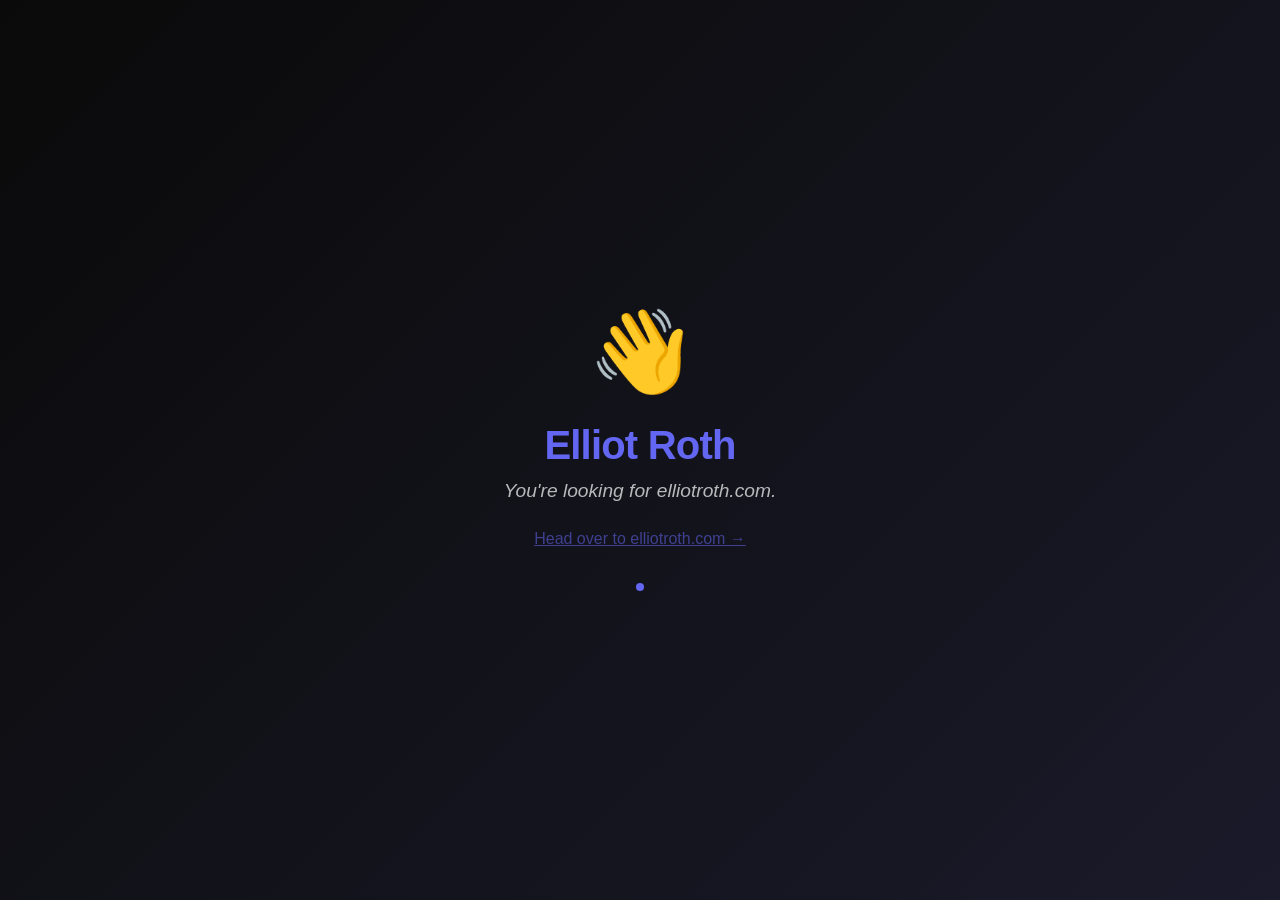
==== index.html @ 529b706e "init: placeholder page" ====
<!DOCTYPE html>
<html lang="en">
<head>
  <meta charset="UTF-8">
  <meta name="viewport" content="width=device-width, initial-scale=1.0">
  <title>Elliot Roth</title>
  <style>
    * { margin: 0; padding: 0; box-sizing: border-box; }
    body {
      background: linear-gradient(135deg, #0a0a0a 0%, #1a1a2a 100%);
      min-height: 100vh;
      display: flex;
      align-items: center;
      justify-content: center;
      font-family: -apple-system, BlinkMacSystemFont, 'Segoe UI', sans-serif;
      color: #fff;
      overflow: hidden;
    }
    .container {
      text-align: center;
      padding: 2rem;
      max-width: 600px;
    }
    .emoji {
      font-size: 5rem;
      display: block;
      margin-bottom: 1.5rem;
      animation: float 3s ease-in-out infinite;
    }
    @keyframes float {
      0%, 100% { transform: translateY(0); }
      50% { transform: translateY(-12px); }
    }
    h1 {
      font-size: 2.5rem;
      font-weight: 800;
      letter-spacing: -0.02em;
      color: #6366f1;
      margin-bottom: 0.75rem;
    }
    .tagline {
      font-size: 1.2rem;
      opacity: 0.7;
      margin-bottom: 1.5rem;
      font-style: italic;
    }
    .body {
      font-size: 1rem;
      opacity: 0.55;
      line-height: 1.6;
    }
    .dot {
      width: 8px; height: 8px;
      background: #6366f1;
      border-radius: 50%;
      display: inline-block;
      margin: 2rem auto 0;
      animation: pulse 2s ease-in-out infinite;
    }
    @keyframes pulse {
      0%, 100% { opacity: 1; transform: scale(1); }
      50% { opacity: 0.3; transform: scale(0.6); }
    }
  </style>
</head>
<body>
  <div class="container">
    <span class="emoji">👋</span>
    <h1>Elliot Roth</h1>
    <p class="tagline">You're looking for elliotroth.com.</p>
    <p class="body"><a href="https://elliotroth.com" style="color:#6366f1">Head over to elliotroth.com →</a></p>
    <div class="dot"></div>
  </div>
</body>
</html>
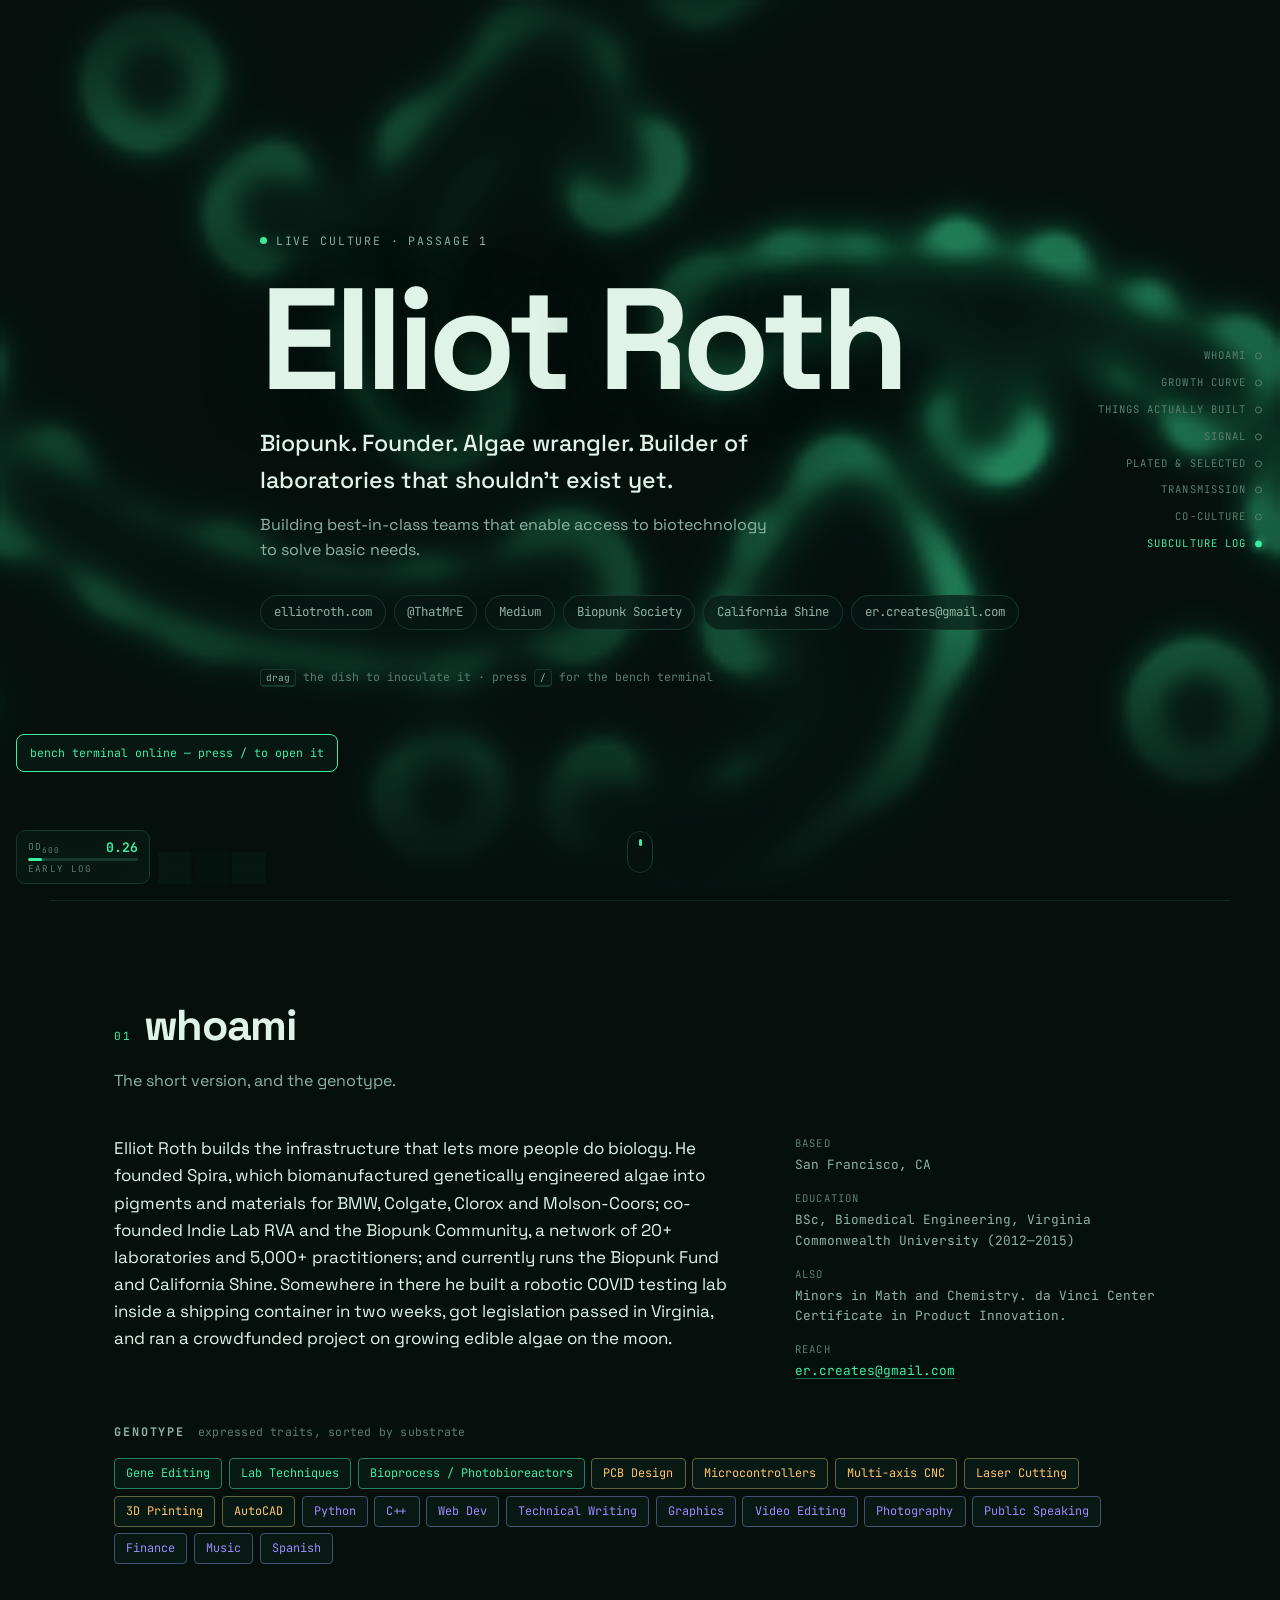
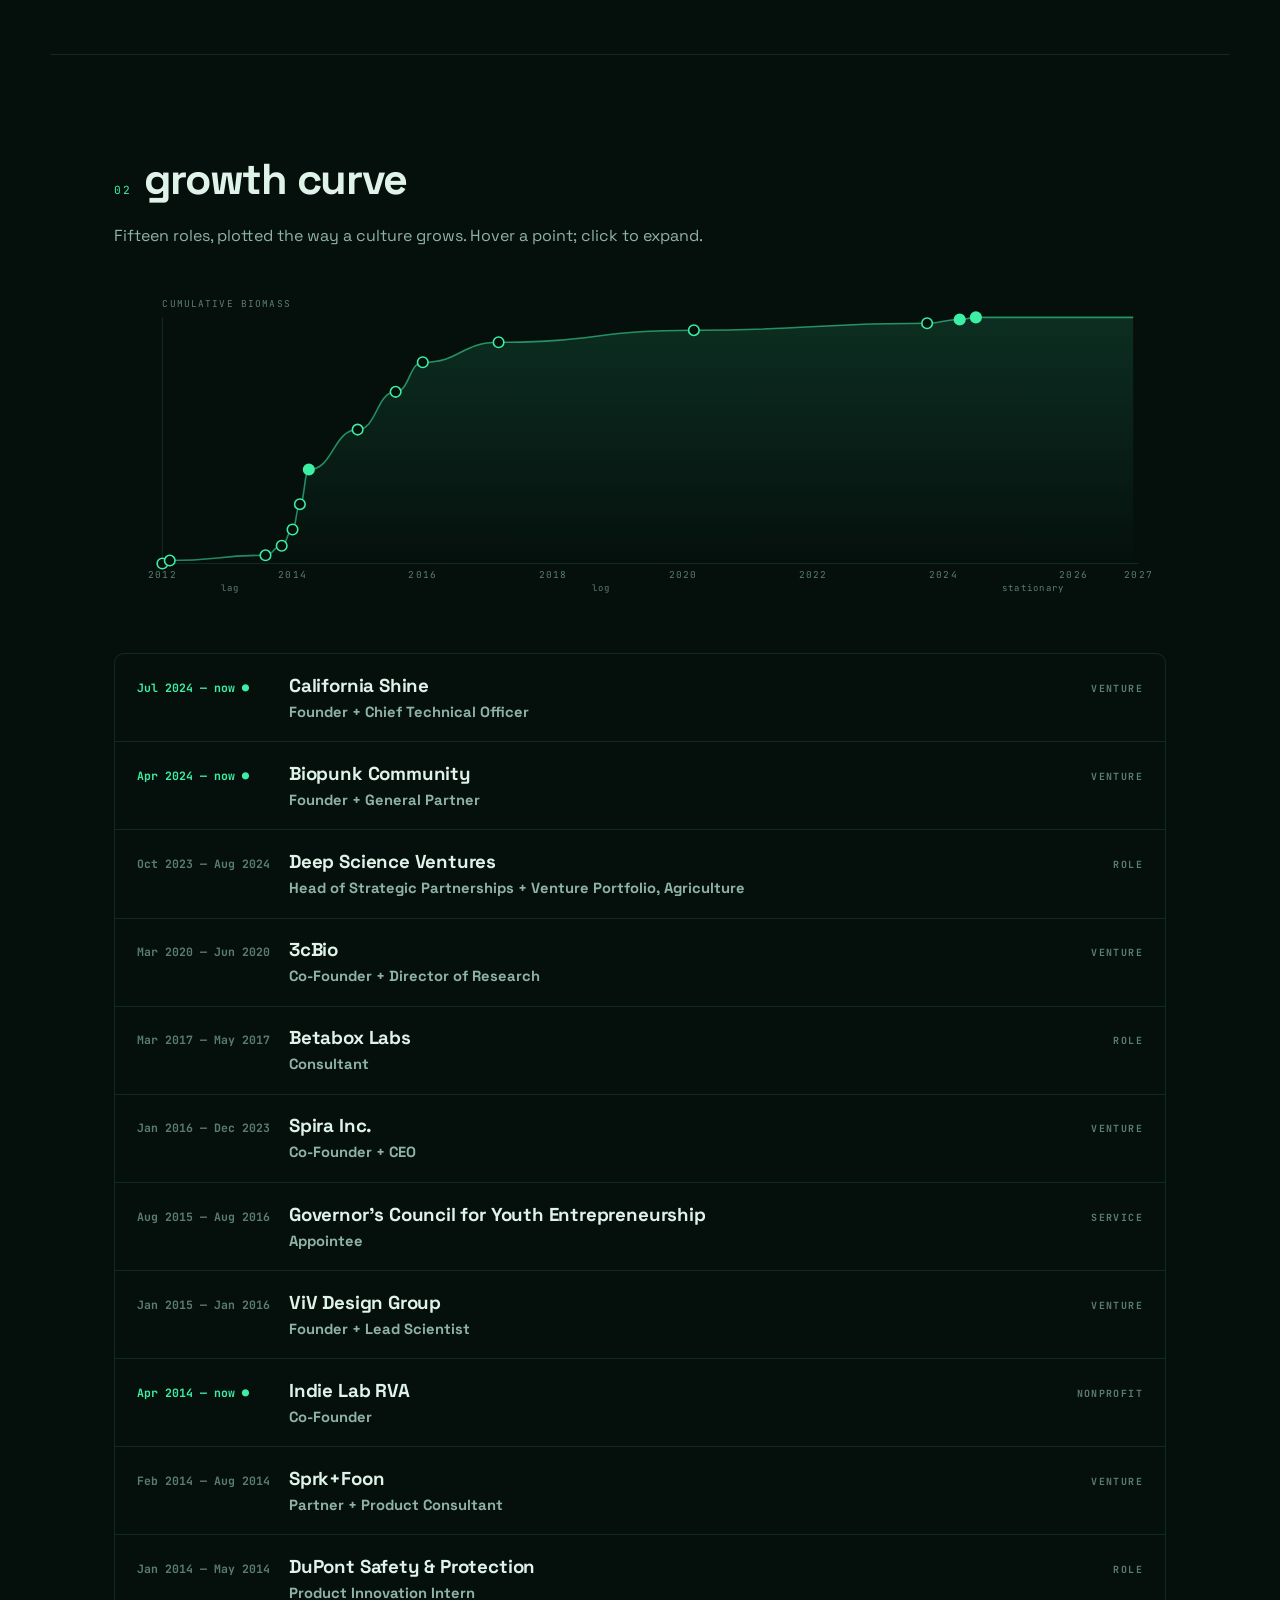
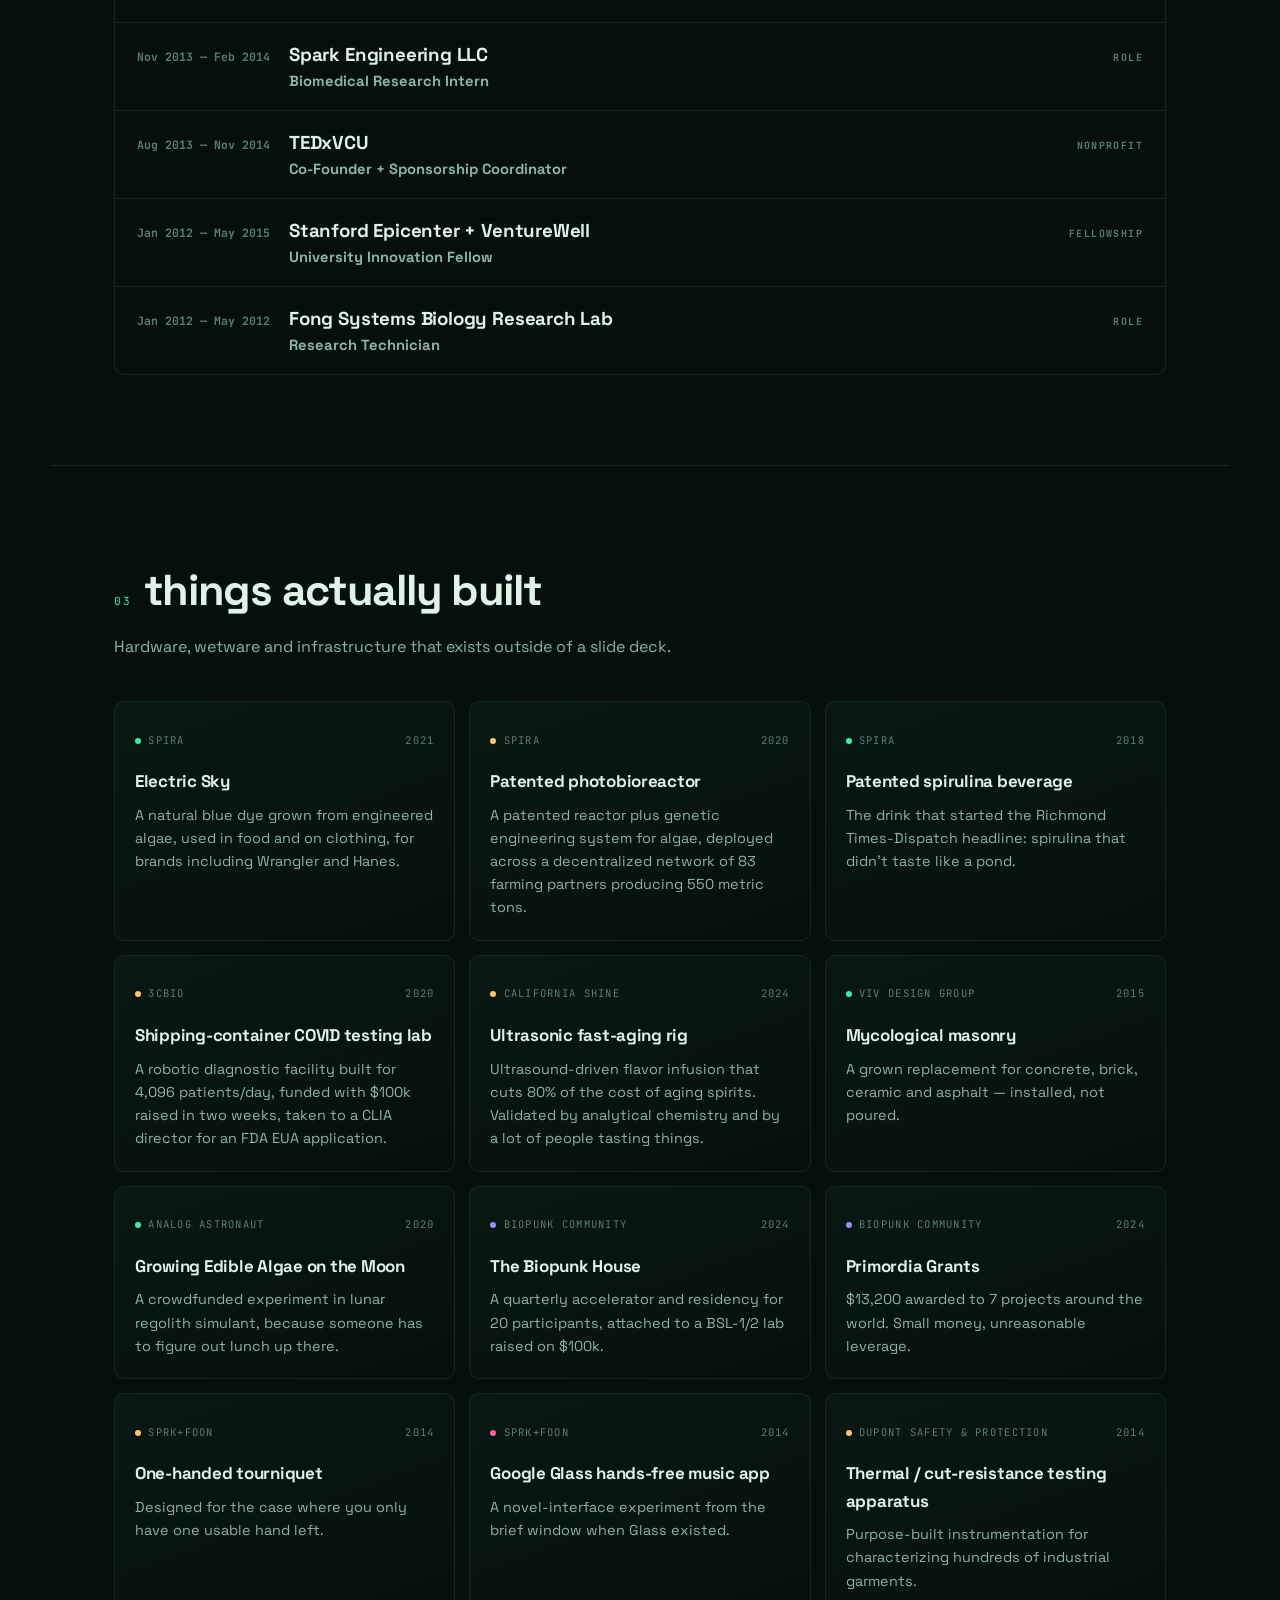
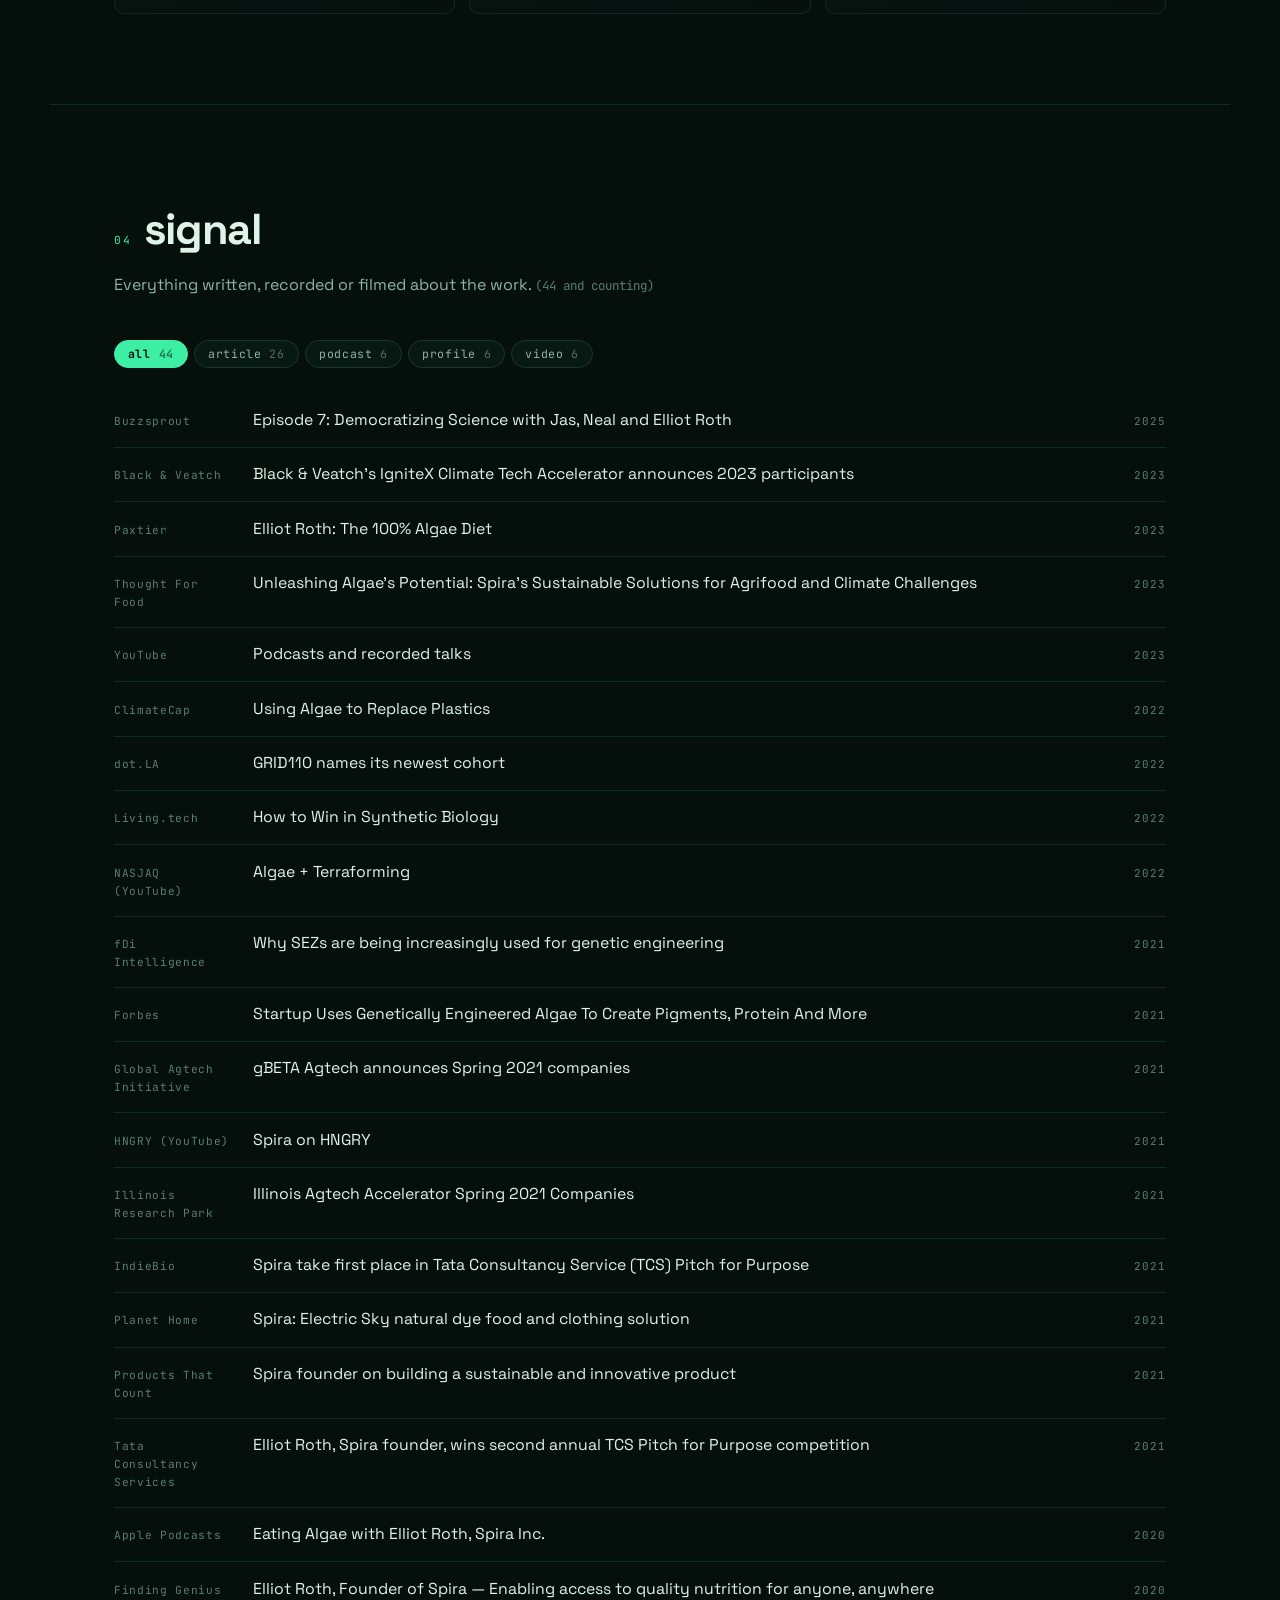
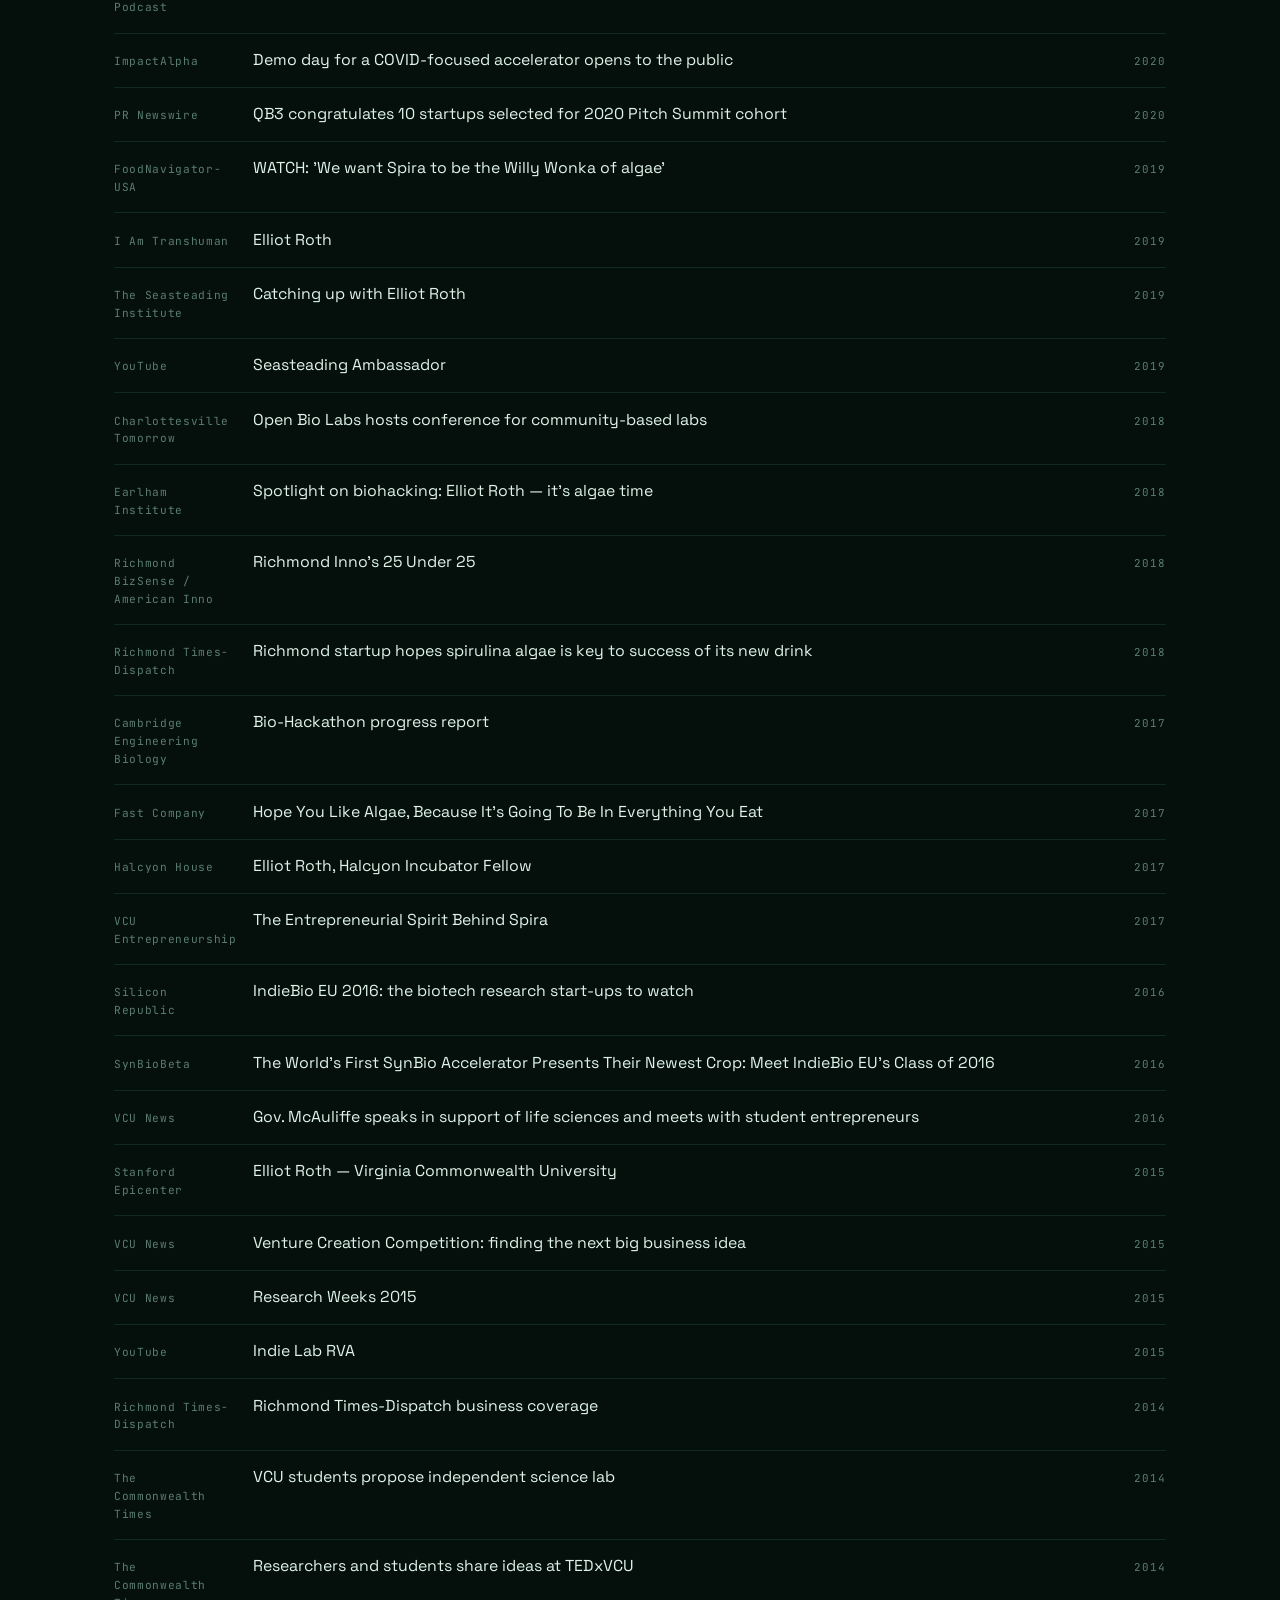
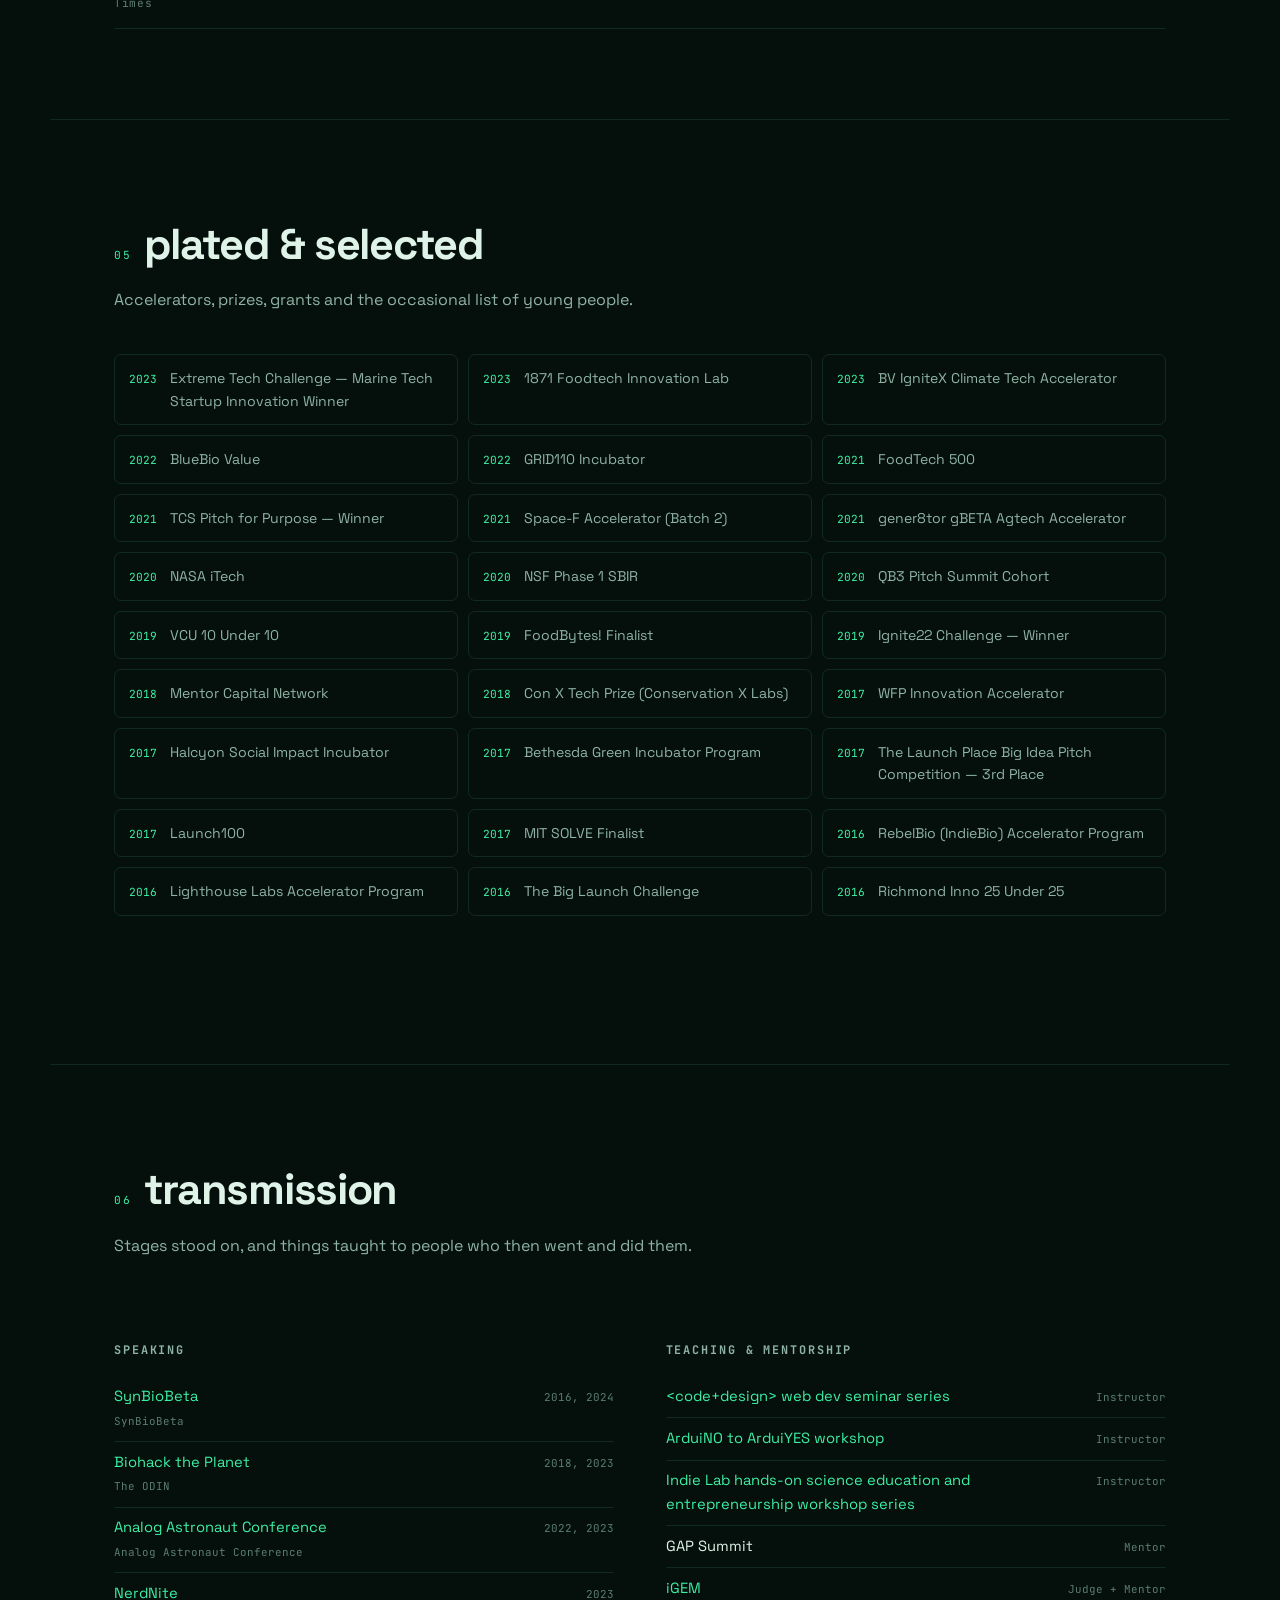
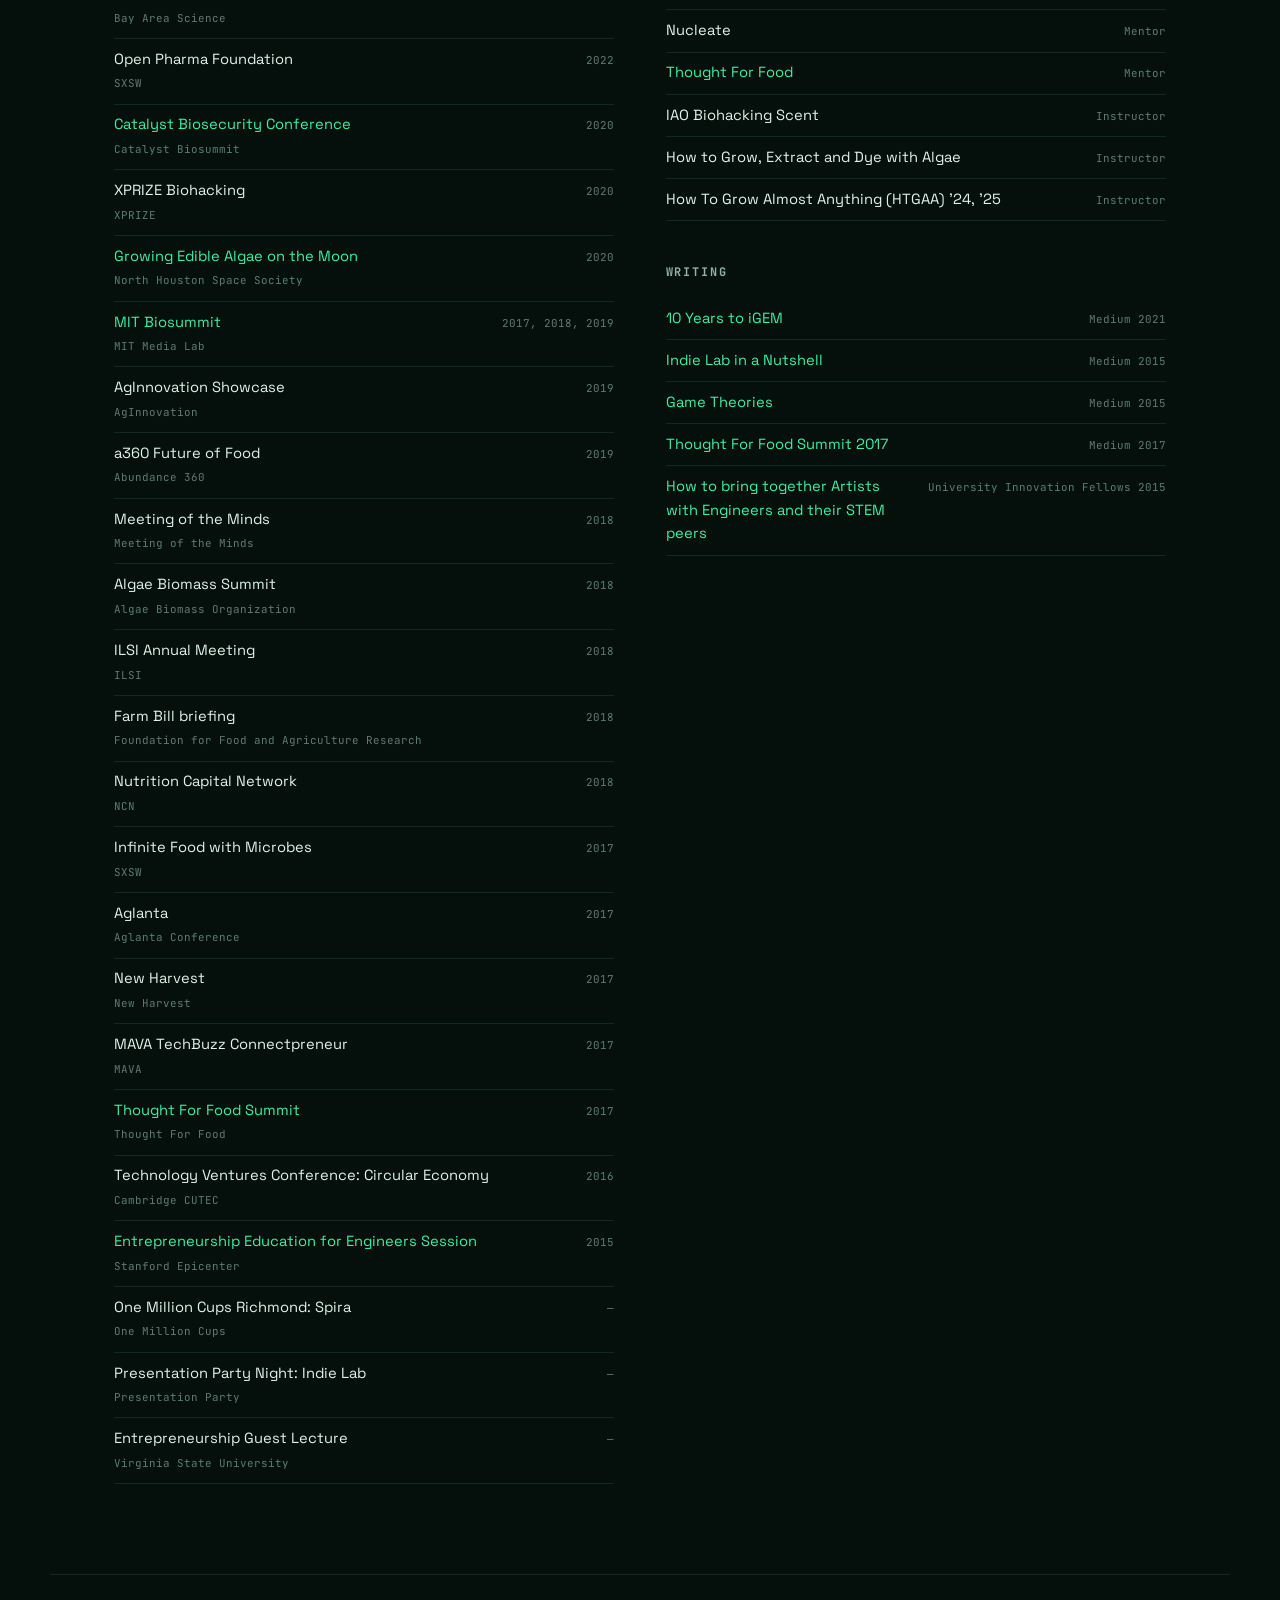
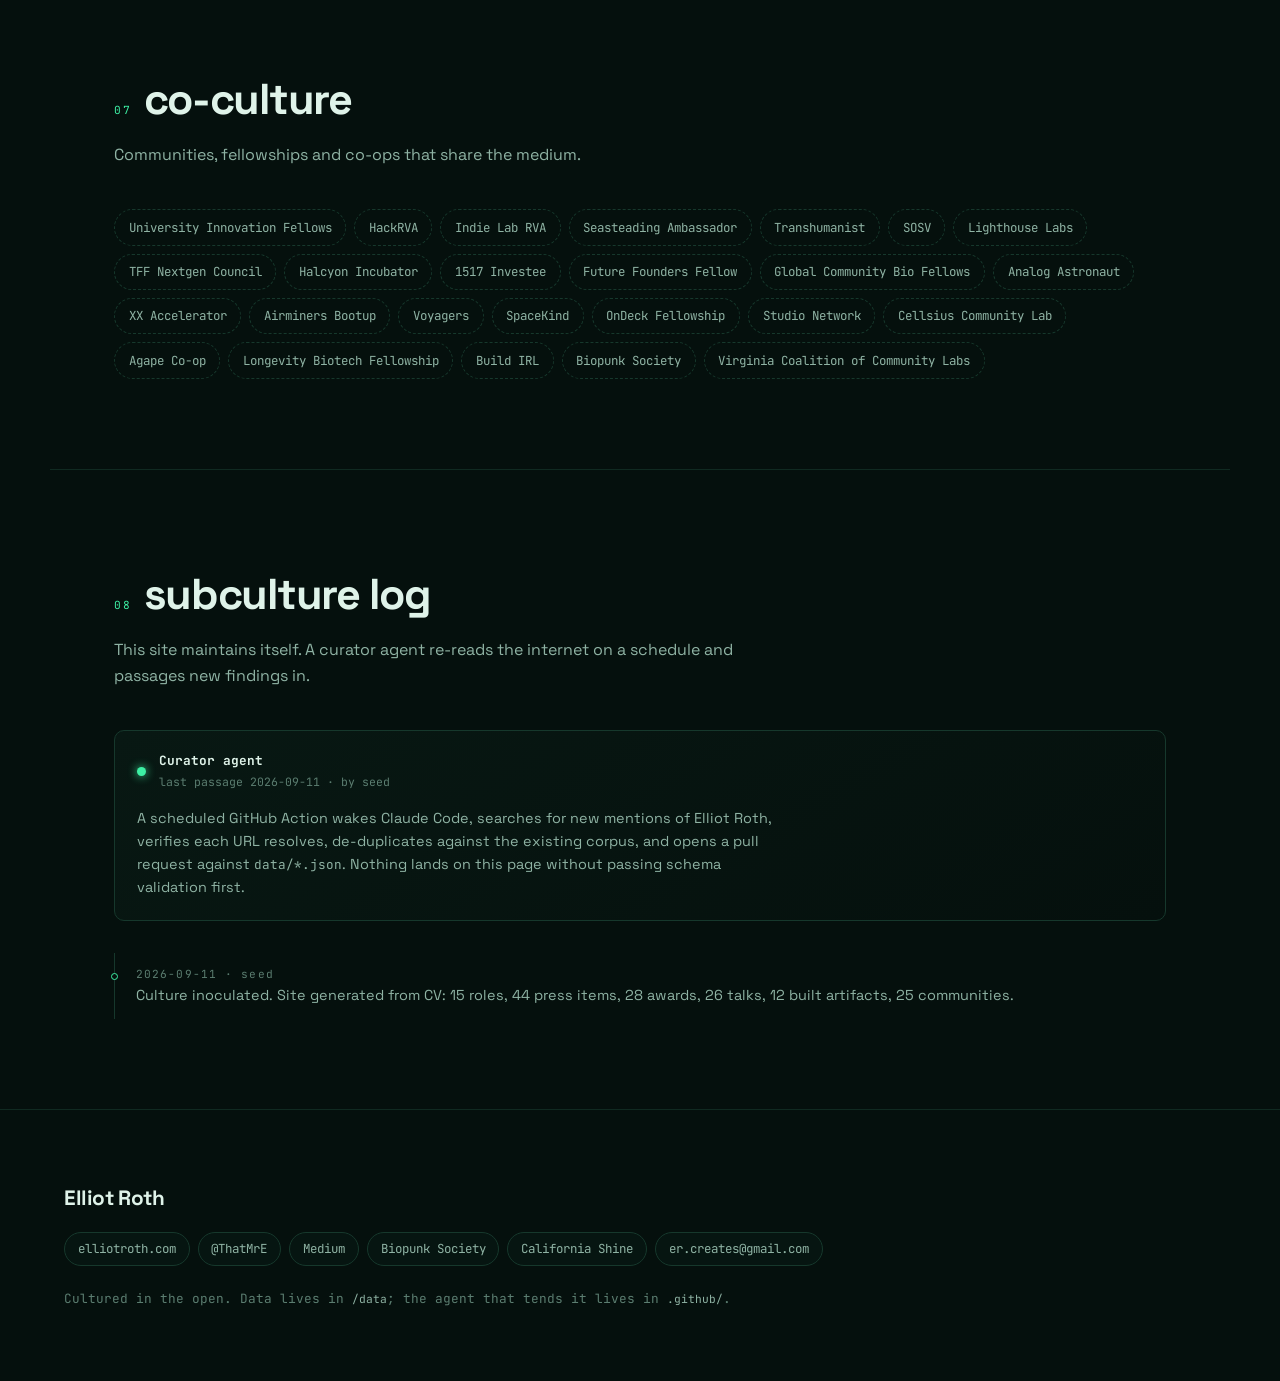
==== commit 6dadb938: "Build the portfolio site as a live culture, plus a curator agent Replaces the placeholder redirect w" ====
--- a/index.html
+++ b/index.html
@@ -1,75 +1,181 @@
 <!DOCTYPE html>
 <html lang="en">
 <head>
-  <meta charset="UTF-8">
-  <meta name="viewport" content="width=device-width, initial-scale=1.0">
-  <title>Elliot Roth</title>
-  <style>
-    * { margin: 0; padding: 0; box-sizing: border-box; }
-    body {
-      background: linear-gradient(135deg, #0a0a0a 0%, #1a1a2a 100%);
-      min-height: 100vh;
-      display: flex;
-      align-items: center;
-      justify-content: center;
-      font-family: -apple-system, BlinkMacSystemFont, 'Segoe UI', sans-serif;
-      color: #fff;
-      overflow: hidden;
-    }
-    .container {
-      text-align: center;
-      padding: 2rem;
-      max-width: 600px;
-    }
-    .emoji {
-      font-size: 5rem;
-      display: block;
-      margin-bottom: 1.5rem;
-      animation: float 3s ease-in-out infinite;
-    }
-    @keyframes float {
-      0%, 100% { transform: translateY(0); }
-      50% { transform: translateY(-12px); }
-    }
-    h1 {
-      font-size: 2.5rem;
-      font-weight: 800;
-      letter-spacing: -0.02em;
-      color: #6366f1;
-      margin-bottom: 0.75rem;
-    }
-    .tagline {
-      font-size: 1.2rem;
-      opacity: 0.7;
-      margin-bottom: 1.5rem;
-      font-style: italic;
-    }
-    .body {
-      font-size: 1rem;
-      opacity: 0.55;
-      line-height: 1.6;
-    }
-    .dot {
-      width: 8px; height: 8px;
-      background: #6366f1;
-      border-radius: 50%;
-      display: inline-block;
-      margin: 2rem auto 0;
-      animation: pulse 2s ease-in-out infinite;
-    }
-    @keyframes pulse {
-      0%, 100% { opacity: 1; transform: scale(1); }
-      50% { opacity: 0.3; transform: scale(0.6); }
-    }
-  </style>
+<meta charset="UTF-8">
+<meta name="viewport" content="width=device-width, initial-scale=1">
+<title>Elliot Roth — biopunk, founder, algae wrangler</title>
+<meta name="description" content="Elliot Roth builds infrastructure that lets more people do biology. Ventures, press, awards, talks and things built — a portfolio that grows while you read it.">
+<meta name="author" content="Elliot Roth">
+<link rel="canonical" href="https://elliotroth.me/">
+<meta property="og:type" content="profile">
+<meta property="og:title" content="Elliot Roth — biopunk, founder, algae wrangler">
+<meta property="og:description" content="Ventures, press, awards, talks and things built. A portfolio that grows while you read it.">
+<meta property="og:url" content="https://elliotroth.me/">
+<meta name="twitter:card" content="summary_large_image">
+<meta name="twitter:creator" content="@ThatMrE">
+<meta name="theme-color" content="#05100d">
+<link rel="icon" href="data:image/svg+xml,%3Csvg xmlns='http://www.w3.org/2000/svg' viewBox='0 0 100 100'%3E%3Ccircle cx='50' cy='50' r='46' fill='%2305100d' stroke='%233defa4' stroke-width='6'/%3E%3Ccircle cx='36' cy='40' r='9' fill='%233defa4'/%3E%3Ccircle cx='62' cy='55' r='13' fill='%233defa4' opacity='.75'/%3E%3Ccircle cx='44' cy='68' r='6' fill='%23ff5fa2'/%3E%3C/svg%3E">
+<link rel="preconnect" href="https://fonts.googleapis.com">
+<link rel="preconnect" href="https://fonts.gstatic.com" crossorigin>
+<link href="https://fonts.googleapis.com/css2?family=Space+Grotesk:wght@400;500;700&family=JetBrains+Mono:wght@400;700&display=swap" rel="stylesheet">
+<link rel="stylesheet" href="assets/css/main.css">
 </head>
 <body>
-  <div class="container">
-    <span class="emoji">👋</span>
-    <h1>Elliot Roth</h1>
-    <p class="tagline">You're looking for elliotroth.com.</p>
-    <p class="body"><a href="https://elliotroth.com" style="color:#6366f1">Head over to elliotroth.com →</a></p>
-    <div class="dot"></div>
+<a class="skip" href="#whoami">Skip to content</a>
+
+<header class="hero" id="top">
+  <canvas id="dish" aria-hidden="true"></canvas>
+  <div class="hero__vignette" aria-hidden="true"></div>
+  <div class="hero__inner">
+    <p class="hero__eyebrow"><span class="blip" aria-hidden="true"></span> live culture &middot; passage <span data-bind="passage">1</span></p>
+    <h1 class="hero__name">Elliot<span class="hero__break"> </span>Roth</h1>
+    <p class="hero__strap" data-bind="strapline"></p>
+    <p class="hero__objective" data-bind="objective"></p>
+    <ul class="hero__links" data-bind="links"></ul>
+    <p class="hero__hint"><kbd>drag</kbd> the dish to inoculate it &middot; press <kbd>/</kbd> for the bench terminal</p>
   </div>
+  <a class="hero__scroll" href="#whoami" aria-label="Scroll to content"><span aria-hidden="true"></span></a>
+</header>
+
+<nav class="rail" aria-label="Section navigation">
+  <ul id="rail-list"></ul>
+</nav>
+
+<main>
+
+  <section id="whoami" class="sec" data-rail="whoami">
+    <div class="sec__head">
+      <h2><span class="sec__idx">01</span> whoami</h2>
+      <p class="sec__sub">The short version, and the genotype.</p>
+    </div>
+    <div class="bio">
+      <p class="bio__long" data-bind="longBio"></p>
+      <dl class="bio__facts" data-bind="facts"></dl>
+    </div>
+    <h3 class="subhead">Genotype <span class="subhead__note">expressed traits, sorted by substrate</span></h3>
+    <div class="genotype" data-bind="genotype"></div>
+  </section>
+
+  <section id="work" class="sec" data-rail="work">
+    <div class="sec__head">
+      <h2><span class="sec__idx">02</span> growth curve</h2>
+      <p class="sec__sub">Fifteen roles, plotted the way a culture grows. Hover a point; click to expand.</p>
+    </div>
+    <div class="curve" id="curve"></div>
+    <ol class="roles" id="roles"></ol>
+  </section>
+
+  <section id="built" class="sec" data-rail="built">
+    <div class="sec__head">
+      <h2><span class="sec__idx">03</span> things actually built</h2>
+      <p class="sec__sub">Hardware, wetware and infrastructure that exists outside of a slide deck.</p>
+    </div>
+    <div class="artifacts" id="artifacts"></div>
+  </section>
+
+  <section id="signal" class="sec" data-rail="signal">
+    <div class="sec__head">
+      <h2><span class="sec__idx">04</span> signal</h2>
+      <p class="sec__sub">Everything written, recorded or filmed about the work. <span class="count" id="press-count"></span></p>
+    </div>
+    <div class="filters" id="press-filters" role="group" aria-label="Filter press by medium"></div>
+    <ul class="press" id="press"></ul>
+  </section>
+
+  <section id="awards" class="sec" data-rail="awards">
+    <div class="sec__head">
+      <h2><span class="sec__idx">05</span> plated &amp; selected</h2>
+      <p class="sec__sub">Accelerators, prizes, grants and the occasional list of young people.</p>
+    </div>
+    <ol class="awards" id="awards-list"></ol>
+  </section>
+
+  <section id="stage" class="sec" data-rail="stage">
+    <div class="sec__head">
+      <h2><span class="sec__idx">06</span> transmission</h2>
+      <p class="sec__sub">Stages stood on, and things taught to people who then went and did them.</p>
+    </div>
+    <div class="two-col">
+      <div>
+        <h3 class="subhead">Speaking</h3>
+        <ul class="plainlist" id="talks"></ul>
+      </div>
+      <div>
+        <h3 class="subhead">Teaching &amp; mentorship</h3>
+        <ul class="plainlist" id="teaching"></ul>
+        <h3 class="subhead">Writing</h3>
+        <ul class="plainlist" id="writing"></ul>
+      </div>
+    </div>
+  </section>
+
+  <section id="network" class="sec" data-rail="network">
+    <div class="sec__head">
+      <h2><span class="sec__idx">07</span> co-culture</h2>
+      <p class="sec__sub">Communities, fellowships and co-ops that share the medium.</p>
+    </div>
+    <div class="cloud" id="communities"></div>
+  </section>
+
+  <section id="log" class="sec" data-rail="log">
+    <div class="sec__head">
+      <h2><span class="sec__idx">08</span> subculture log</h2>
+      <p class="sec__sub">This site maintains itself. A curator agent re-reads the internet on a schedule and passages new findings in.</p>
+    </div>
+    <div class="agentcard">
+      <div class="agentcard__status">
+        <span class="dot" id="agent-dot" aria-hidden="true"></span>
+        <div>
+          <strong>Curator agent</strong>
+          <span id="agent-when">never run</span>
+        </div>
+      </div>
+      <p class="agentcard__how">A scheduled GitHub Action wakes Claude Code, searches for new mentions of Elliot Roth, verifies each URL resolves, de-duplicates against the existing corpus, and opens a pull request against <code>data/*.json</code>. Nothing lands on this page without passing schema validation first.</p>
+    </div>
+    <ol class="log" id="log-list"></ol>
+  </section>
+
+</main>
+
+<footer class="foot">
+  <div class="foot__inner">
+    <p class="foot__name">Elliot Roth</p>
+    <ul class="foot__links" data-bind="links"></ul>
+    <p class="foot__fine">Cultured in the open. Data lives in <code>/data</code>; the agent that tends it lives in <code>.github/</code>.</p>
+  </div>
+</footer>
+
+<div class="hud" id="hud" role="status" aria-live="polite">
+  <button class="hud__meter" id="hud-meter" type="button" aria-label="Culture density. Click to feed the culture.">
+    <span class="hud__label">OD<sub>600</sub></span>
+    <span class="hud__value" id="hud-value">0.02</span>
+    <span class="hud__bar"><i id="hud-fill"></i></span>
+    <span class="hud__phase" id="hud-phase">lag phase</span>
+  </button>
+  <div class="hud__buttons">
+    <button type="button" id="btn-term" class="hud__btn" aria-expanded="false" aria-controls="terminal" title="Bench terminal (/)">&gt;_</button>
+    <button type="button" id="btn-moon" class="hud__btn is-locked" title="Locked until OD 0.60" disabled>☾</button>
+    <button type="button" id="btn-motion" class="hud__btn" title="Pause the culture" aria-pressed="false">❚❚</button>
+  </div>
+</div>
+
+<section class="terminal" id="terminal" hidden aria-label="Bench terminal">
+  <div class="terminal__bar">
+    <span class="terminal__title">bench@elliotroth — /var/culture</span>
+    <button type="button" id="term-close" aria-label="Close terminal">✕</button>
+  </div>
+  <div class="terminal__out" id="term-out" tabindex="0"></div>
+  <form class="terminal__form" id="term-form" autocomplete="off">
+    <label for="term-in" class="terminal__prompt">bench&gt;</label>
+    <input id="term-in" name="cmd" type="text" spellcheck="false" autocapitalize="off" aria-label="Terminal command">
+  </form>
+</section>
+
+
+<script src="assets/js/petri.js"></script>
+<script src="assets/js/culture.js"></script>
+<script src="assets/js/render.js"></script>
+<script src="assets/js/terminal.js"></script>
+<script src="assets/js/main.js"></script>
 </body>
-</html>+</html>
--- a/assets/css/main.css
+++ b/assets/css/main.css
@@ -0,0 +1,478 @@
+/* ============================================================
+   elliotroth.me — a portfolio that grows while you read it
+   Palette: culture medium (near-black green), spirulina, mCherry
+   ============================================================ */
+
+:root {
+  --bg:        #05100d;
+  --bg-2:      #081813;
+  --bg-3:      #0b211a;
+  --line:      #16382c;
+  --line-soft: #102a21;
+  --ink:       #dff3e9;
+  --ink-2:     #8fb3a4;
+  --ink-3:     #5b7d70;
+  --algae:     #3defa4;
+  --algae-dim: #1fa974;
+  --cherry:    #ff5fa2;
+  --amber:     #ffc46b;
+  --violet:    #9b8cff;
+
+  --accent:    var(--algae);
+
+  --mono: "JetBrains Mono", ui-monospace, SFMono-Regular, Menlo, Consolas, monospace;
+  --sans: "Space Grotesk", ui-sans-serif, system-ui, -apple-system, "Segoe UI", sans-serif;
+
+  --gutter: clamp(20px, 5vw, 72px);
+  --maxw: 1180px;
+  --r: 10px;
+}
+
+/* Moon mode: unlocked at OD 0.60. Regolith grey, earthlight blue. */
+html[data-mode="moon"] {
+  --bg:        #0a0b0f;
+  --bg-2:      #101218;
+  --bg-3:      #16181f;
+  --line:      #2a2d38;
+  --line-soft: #1d1f28;
+  --ink:       #e6e9f2;
+  --ink-2:     #9aa1b4;
+  --ink-3:     #6a7285;
+  --algae:     #8fd4ff;
+  --algae-dim: #4b8fc4;
+  --accent:    var(--algae);
+}
+
+*, *::before, *::after { box-sizing: border-box; }
+
+html { scroll-behavior: smooth; }
+@media (prefers-reduced-motion: reduce) { html { scroll-behavior: auto; } }
+
+body {
+  margin: 0;
+  background: var(--bg);
+  color: var(--ink);
+  font-family: var(--sans);
+  font-size: 16px;
+  line-height: 1.6;
+  -webkit-font-smoothing: antialiased;
+  overflow-x: hidden;
+  transition: background-color .6s ease, color .6s ease;
+}
+
+a { color: var(--accent); text-decoration-color: color-mix(in srgb, var(--accent) 40%, transparent); text-underline-offset: 3px; }
+a:hover { text-decoration-color: var(--accent); }
+:focus-visible { outline: 2px solid var(--accent); outline-offset: 3px; border-radius: 3px; }
+
+kbd {
+  font-family: var(--mono); font-size: .82em;
+  border: 1px solid var(--line); border-bottom-width: 2px;
+  border-radius: 4px; padding: 1px 5px; color: var(--ink-2);
+  background: var(--bg-2);
+}
+code { font-family: var(--mono); font-size: .88em; color: var(--ink-2); }
+
+.skip {
+  position: absolute; left: -9999px; top: 0; z-index: 200;
+  background: var(--accent); color: var(--bg); padding: 10px 16px; font-family: var(--mono);
+}
+.skip:focus { left: 8px; top: 8px; }
+
+/* ---------- HERO ---------------------------------------------------- */
+
+.hero {
+  position: relative;
+  min-height: 100svh;
+  display: flex;
+  align-items: center;
+  padding: 14vh var(--gutter) 12vh;
+  overflow: hidden;
+  isolation: isolate;
+}
+#dish {
+  position: absolute; inset: 0;
+  width: 100%; height: 100%;
+  z-index: -2;
+  display: block;
+  opacity: .72;
+  touch-action: pan-y;
+}
+.hero__vignette {
+  position: absolute; inset: 0; z-index: -1; pointer-events: none;
+  background:
+    radial-gradient(ellipse 62% 58% at 34% 48%, color-mix(in srgb, var(--bg) 82%, transparent) 0%, color-mix(in srgb, var(--bg) 55%, transparent) 45%, transparent 72%),
+    radial-gradient(ellipse 92% 72% at 50% 45%, transparent 0%, color-mix(in srgb, var(--bg) 60%, transparent) 66%, var(--bg) 100%),
+    linear-gradient(to bottom, color-mix(in srgb, var(--bg) 60%, transparent), transparent 22%, transparent 68%, var(--bg));
+}
+.hero__inner { position: relative; max-width: 760px; margin-inline: auto; width: 100%; }
+
+.hero__eyebrow {
+  font-family: var(--mono); font-size: .72rem; letter-spacing: .16em; text-transform: uppercase;
+  color: var(--ink-2); margin: 0 0 1.6rem; display: flex; align-items: center; gap: .55rem;
+}
+.blip {
+  width: 7px; height: 7px; border-radius: 50%; background: var(--accent);
+  box-shadow: 0 0 0 0 color-mix(in srgb, var(--accent) 70%, transparent);
+  animation: blip 2.6s ease-out infinite;
+}
+@keyframes blip {
+  0%   { box-shadow: 0 0 0 0 color-mix(in srgb, var(--accent) 60%, transparent); }
+  70%  { box-shadow: 0 0 0 12px transparent; }
+  100% { box-shadow: 0 0 0 0 transparent; }
+}
+
+.hero__name {
+  font-size: clamp(3.4rem, 13vw, 9rem);
+  line-height: .88;
+  font-weight: 700;
+  letter-spacing: -.045em;
+  margin: 0 0 1.4rem;
+  color: var(--ink);
+  text-shadow: 0 0 60px color-mix(in srgb, var(--bg) 85%, transparent);
+}
+.hero__break { display: inline; }
+@media (max-width: 640px) { .hero__break { display: block; height: 0; } }
+
+.hero__strap {
+  font-size: clamp(1.05rem, 2.4vw, 1.45rem);
+  color: var(--ink);
+  margin: 0 0 .8rem;
+  max-width: 40ch;
+  font-weight: 500;
+}
+.hero__objective {
+  color: var(--ink-2); margin: 0 0 2rem; max-width: 52ch; font-size: 1rem;
+}
+.hero__links { list-style: none; display: flex; flex-wrap: wrap; gap: .5rem; padding: 0; margin: 0 0 2.4rem; }
+.hero__links a, .foot__links a {
+  display: inline-block; font-family: var(--mono); font-size: .78rem;
+  padding: .4rem .8rem; border: 1px solid var(--line); border-radius: 999px;
+  color: var(--ink-2); text-decoration: none; background: color-mix(in srgb, var(--bg-2) 70%, transparent);
+  transition: border-color .2s, color .2s, transform .2s;
+}
+.hero__links a:hover, .foot__links a:hover { border-color: var(--accent); color: var(--accent); transform: translateY(-1px); }
+
+.hero__hint { font-family: var(--mono); font-size: .72rem; color: var(--ink-3); margin: 0; }
+
+.hero__scroll {
+  position: absolute; left: 50%; bottom: 3vh; transform: translateX(-50%);
+  width: 26px; height: 42px; border: 1px solid var(--line); border-radius: 14px;
+  display: grid; place-items: start center; padding-top: 7px;
+}
+.hero__scroll span { width: 3px; height: 7px; border-radius: 2px; background: var(--accent); animation: drip 1.9s ease-in-out infinite; }
+@keyframes drip { 0%,100% { transform: translateY(0); opacity: 1 } 60% { transform: translateY(14px); opacity: 0 } }
+
+/* ---------- RAIL NAV ------------------------------------------------ */
+
+.rail { position: fixed; right: 18px; top: 50%; transform: translateY(-50%); z-index: 40; }
+.rail ul { list-style: none; margin: 0; padding: 0; display: grid; gap: 10px; }
+.rail a {
+  display: flex; align-items: center; gap: 9px; justify-content: flex-end;
+  font-family: var(--mono); font-size: .66rem; letter-spacing: .1em; text-transform: uppercase;
+  color: var(--ink-3); text-decoration: none;
+}
+.rail a i { width: 7px; height: 7px; border-radius: 50%; border: 1px solid var(--ink-3); flex: none; transition: all .25s; }
+.rail a span { opacity: 0; transform: translateX(6px); transition: all .25s; }
+.rail a:hover span, .rail a[aria-current="true"] span { opacity: 1; transform: none; }
+.rail a:hover i, .rail a[aria-current="true"] i { background: var(--accent); border-color: var(--accent); box-shadow: 0 0 10px var(--accent); }
+.rail a[aria-current="true"] { color: var(--accent); }
+@media (max-width: 900px) { .rail { display: none; } }
+
+/* ---------- SECTIONS ------------------------------------------------ */
+
+.sec {
+  max-width: var(--maxw);
+  margin-inline: auto;
+  padding: clamp(64px, 10vh, 120px) var(--gutter);
+  border-top: 1px solid var(--line-soft);
+}
+.sec__head { margin-bottom: 2.6rem; }
+.sec h2 {
+  font-size: clamp(1.7rem, 4.5vw, 2.7rem); letter-spacing: -.03em; margin: 0 0 .5rem; font-weight: 700;
+  display: flex; align-items: baseline; gap: .7rem; flex-wrap: wrap;
+}
+.sec__idx { font-family: var(--mono); font-size: .7rem; color: var(--accent); letter-spacing: .2em; font-weight: 400; }
+.sec__sub { color: var(--ink-2); margin: 0; max-width: 62ch; }
+.count { font-family: var(--mono); font-size: .78rem; color: var(--ink-3); }
+
+.subhead {
+  font-family: var(--mono); font-size: .74rem; letter-spacing: .16em; text-transform: uppercase;
+  color: var(--ink-2); margin: 2.6rem 0 1rem; font-weight: 700;
+  display: flex; gap: .8rem; align-items: baseline; flex-wrap: wrap;
+}
+.subhead__note { font-weight: 400; text-transform: none; letter-spacing: .02em; color: var(--ink-3); font-size: .72rem; }
+
+/* ---------- BIO ----------------------------------------------------- */
+
+.bio { display: grid; grid-template-columns: minmax(0,1.7fr) minmax(0,1fr); gap: clamp(24px,4vw,56px); align-items: start; }
+@media (max-width: 800px) { .bio { grid-template-columns: 1fr; } }
+.bio__long { font-size: 1.06rem; margin: 0; color: var(--ink); }
+.bio__facts { margin: 0; font-family: var(--mono); font-size: .8rem; display: grid; gap: .9rem; }
+.bio__facts dt { color: var(--ink-3); letter-spacing: .1em; text-transform: uppercase; font-size: .66rem; }
+.bio__facts dd { margin: .2rem 0 0; color: var(--ink-2); }
+
+.genotype { display: flex; flex-wrap: wrap; gap: .4rem; }
+.trait {
+  font-family: var(--mono); font-size: .74rem; padding: .32rem .7rem; border-radius: 4px;
+  border: 1px solid var(--line); color: var(--ink-2); background: var(--bg-2);
+  cursor: default; transition: transform .18s, border-color .18s, color .18s;
+}
+.trait:hover { transform: translateY(-2px); }
+.trait[data-class="wet"]  { border-color: color-mix(in srgb, var(--algae) 40%, var(--line)); color: var(--algae); }
+.trait[data-class="hard"] { border-color: color-mix(in srgb, var(--amber) 32%, var(--line)); color: var(--amber); }
+.trait[data-class="soft"] { border-color: color-mix(in srgb, var(--violet) 32%, var(--line)); color: var(--violet); }
+
+/* ---------- GROWTH CURVE -------------------------------------------- */
+
+.curve { position: relative; margin: 0 0 3rem; }
+.curve svg { display: block; width: 100%; height: auto; overflow: visible; }
+.curve .grid-line { stroke: var(--line-soft); stroke-width: 1; }
+.curve .axis-lab { font-family: var(--mono); font-size: 9px; fill: var(--ink-3); letter-spacing: .12em; text-transform: uppercase; }
+.curve .phase-lab { font-family: var(--mono); font-size: 8.5px; fill: var(--ink-3); letter-spacing: .14em; }
+.curve .trace { fill: none; stroke: var(--accent); stroke-width: 1.5; opacity: .55; }
+.curve .traceFill { fill: url(#curveGrad); opacity: .3; }
+.curve .node { cursor: pointer; }
+.curve .node circle { fill: var(--bg); stroke: var(--accent); stroke-width: 1.5; transition: r .2s, fill .2s; }
+/* Generous invisible hit target — a 5px dot is not a click target. */
+.curve .node circle.hit { fill: transparent; stroke: none; }
+.curve .node:hover circle:not(.hit), .curve .node:focus-visible circle:not(.hit) { fill: var(--accent); r: 7; }
+.curve .node.is-current circle:not(.hit) { fill: var(--accent); }
+.curve .node text { font-family: var(--mono); font-size: 8.5px; fill: var(--ink-2); opacity: 0; transition: opacity .2s; pointer-events: none; }
+.curve .node:hover text, .curve .node:focus-visible text { opacity: 1; }
+
+.roles { list-style: none; margin: 0; padding: 0; display: grid; gap: 1px; background: var(--line-soft); border: 1px solid var(--line-soft); border-radius: var(--r); overflow: hidden; }
+.role { background: var(--bg); transition: background .2s; }
+.role:hover { background: var(--bg-2); }
+.role__btn {
+  width: 100%; background: none; border: 0; color: inherit; font: inherit; text-align: left;
+  padding: 1.05rem clamp(14px,2.5vw,22px); cursor: pointer;
+  display: grid; grid-template-columns: 8.5rem minmax(0,1fr) auto; gap: 1rem; align-items: baseline;
+}
+@media (max-width: 720px) { .role__btn { grid-template-columns: 1fr; gap: .3rem; } }
+.role__when { font-family: var(--mono); font-size: .72rem; color: var(--ink-3); white-space: nowrap; }
+.role__org { font-weight: 700; letter-spacing: -.01em; }
+.role__role { color: var(--ink-2); font-size: .92rem; display: block; }
+.role__kind { font-family: var(--mono); font-size: .62rem; letter-spacing: .14em; text-transform: uppercase; color: var(--ink-3); }
+.role.is-current .role__when { color: var(--accent); }
+.role.is-current .role__when::after { content: " ●"; }
+.role__panel { display: none; padding: 0 clamp(14px,2.5vw,22px) 1.4rem; }
+.role.is-open .role__panel { display: block; }
+.role__panel p { margin: 0 0 .8rem; color: var(--ink-2); font-size: .95rem; }
+.role__panel ul { margin: 0; padding-left: 1.1rem; color: var(--ink-2); font-size: .93rem; }
+.role__panel li { margin-bottom: .35rem; }
+.role__panel li::marker { color: var(--accent); }
+.role__tags { display: flex; gap: .35rem; flex-wrap: wrap; margin-top: 1rem; }
+.role__tags span { font-family: var(--mono); font-size: .66rem; color: var(--ink-3); border: 1px solid var(--line); padding: .15rem .5rem; border-radius: 3px; }
+
+/* ---------- ARTIFACTS ----------------------------------------------- */
+
+.artifacts { display: grid; grid-template-columns: repeat(auto-fill, minmax(258px, 1fr)); gap: 14px; }
+.art {
+  border: 1px solid var(--line-soft); border-radius: var(--r); padding: 1.2rem 1.25rem 1.3rem;
+  background: linear-gradient(160deg, var(--bg-2), var(--bg));
+  display: flex; flex-direction: column; gap: .55rem; position: relative; overflow: hidden;
+  transition: border-color .25s, transform .25s;
+}
+.art::after {
+  content: ""; position: absolute; inset: auto -30% -60% auto; width: 160px; height: 160px; border-radius: 50%;
+  background: radial-gradient(circle, color-mix(in srgb, var(--accent) 18%, transparent), transparent 70%);
+  opacity: 0; transition: opacity .4s, transform .6s; transform: scale(.6);
+}
+.art:hover { border-color: color-mix(in srgb, var(--accent) 40%, var(--line)); transform: translateY(-3px); }
+.art:hover::after { opacity: 1; transform: scale(1); }
+.art__meta { font-family: var(--mono); font-size: .66rem; letter-spacing: .12em; text-transform: uppercase; color: var(--ink-3); display: flex; justify-content: space-between; gap: .6rem; }
+.art__name { font-size: 1.06rem; font-weight: 700; margin: 0; letter-spacing: -.015em; }
+.art__name a { text-decoration: none; color: var(--ink); }
+.art__name a:hover { color: var(--accent); }
+.art__blurb { margin: 0; color: var(--ink-2); font-size: .9rem; }
+.art[data-class="wet"]   { --accent-l: var(--algae); }
+.art[data-class="hard"]  { --accent-l: var(--amber); }
+.art[data-class="infra"] { --accent-l: var(--violet); }
+.art[data-class="soft"]  { --accent-l: var(--cherry); }
+.art__dot { width: 6px; height: 6px; border-radius: 50%; background: var(--accent-l, var(--accent)); display: inline-block; }
+
+/* ---------- PRESS --------------------------------------------------- */
+
+.filters { display: flex; gap: .4rem; flex-wrap: wrap; margin-bottom: 1.6rem; }
+.filters button {
+  font-family: var(--mono); font-size: .72rem; letter-spacing: .06em;
+  padding: .36rem .8rem; border-radius: 999px; border: 1px solid var(--line);
+  background: var(--bg-2); color: var(--ink-2); cursor: pointer; transition: all .18s;
+}
+.filters button:hover { border-color: var(--accent); color: var(--accent); }
+.filters button[aria-pressed="true"] { background: var(--accent); border-color: var(--accent); color: var(--bg); font-weight: 700; }
+
+.press { list-style: none; margin: 0; padding: 0; }
+.press li { border-bottom: 1px solid var(--line-soft); }
+.press li[hidden] { display: none; }
+.press a {
+  display: grid; grid-template-columns: 7.5rem minmax(0,1fr) auto; gap: 1.2rem; align-items: baseline;
+  padding: .95rem 0; text-decoration: none; color: var(--ink);
+  transition: padding-left .22s, color .2s;
+}
+.press a:hover { padding-left: .6rem; color: var(--accent); }
+@media (max-width: 720px) { .press a { grid-template-columns: 1fr; gap: .2rem; } }
+.press__outlet { font-family: var(--mono); font-size: .7rem; color: var(--ink-3); letter-spacing: .06em; }
+.press a:hover .press__outlet { color: var(--ink-2); }
+.press__title { font-size: .99rem; line-height: 1.45; }
+.press__tail { font-family: var(--mono); font-size: .68rem; color: var(--ink-3); white-space: nowrap; letter-spacing: .1em; text-transform: uppercase; }
+.press__new { color: var(--cherry); font-weight: 700; }
+
+/* ---------- AWARDS -------------------------------------------------- */
+
+.awards { list-style: none; margin: 0; padding: 0; display: grid; grid-template-columns: repeat(auto-fill, minmax(270px,1fr)); gap: 10px; }
+.awards li a, .awards li > span {
+  display: flex; gap: .8rem; align-items: baseline;
+  border: 1px solid var(--line-soft); border-radius: 7px; padding: .75rem .9rem;
+  text-decoration: none; color: var(--ink-2); font-size: .88rem; height: 100%;
+  transition: border-color .2s, color .2s, background .2s;
+}
+.awards li a:hover { border-color: var(--accent); color: var(--ink); background: var(--bg-2); }
+.award__year { font-family: var(--mono); font-size: .7rem; color: var(--accent); flex: none; }
+
+/* ---------- PLAIN LISTS --------------------------------------------- */
+
+.two-col { display: grid; grid-template-columns: 1fr 1fr; gap: clamp(24px,4vw,56px); align-items: start; }
+@media (max-width: 800px) { .two-col { grid-template-columns: 1fr; } }
+.plainlist { list-style: none; margin: 0; padding: 0; }
+.plainlist li { padding: .55rem 0; border-bottom: 1px solid var(--line-soft); font-size: .92rem; display: flex; gap: .8rem; justify-content: space-between; align-items: baseline; }
+.plainlist a { text-decoration: none; }
+.plainlist a:hover { text-decoration: underline; }
+.plainlist .meta { font-family: var(--mono); font-size: .68rem; color: var(--ink-3); white-space: nowrap; }
+
+/* ---------- CLOUD --------------------------------------------------- */
+
+.cloud { display: flex; flex-wrap: wrap; gap: .5rem; }
+.cloud a {
+  font-family: var(--mono); font-size: .78rem; padding: .45rem .85rem; border-radius: 999px;
+  border: 1px dashed var(--line); color: var(--ink-2); text-decoration: none;
+  transition: all .2s;
+}
+.cloud a:hover { border-style: solid; border-color: var(--accent); color: var(--accent); transform: translateY(-2px) rotate(-1deg); }
+
+/* ---------- AGENT LOG ----------------------------------------------- */
+
+.agentcard {
+  border: 1px solid var(--line); border-radius: var(--r); padding: 1.3rem 1.4rem;
+  background: linear-gradient(150deg, var(--bg-2), var(--bg)); margin-bottom: 2rem;
+}
+.agentcard__status { display: flex; align-items: center; gap: .8rem; margin-bottom: .9rem; font-family: var(--mono); font-size: .8rem; }
+.agentcard__status strong { display: block; color: var(--ink); }
+.agentcard__status span#agent-when { color: var(--ink-3); font-size: .72rem; }
+.agentcard .dot { width: 9px; height: 9px; border-radius: 50%; background: var(--ink-3); flex: none; }
+.agentcard .dot.is-live { background: var(--accent); box-shadow: 0 0 10px var(--accent); animation: blip 2.6s ease-out infinite; }
+.agentcard__how { margin: 0; color: var(--ink-2); font-size: .9rem; max-width: 72ch; }
+
+.log { list-style: none; margin: 0; padding: 0; border-left: 1px solid var(--line); }
+.log li { padding: .8rem 0 .8rem 1.3rem; position: relative; font-size: .9rem; color: var(--ink-2); }
+.log li::before { content: ""; position: absolute; left: -4px; top: 1.25rem; width: 7px; height: 7px; border-radius: 50%; background: var(--bg); border: 1px solid var(--accent); }
+.log time { font-family: var(--mono); font-size: .7rem; color: var(--ink-3); display: block; letter-spacing: .1em; }
+
+/* ---------- FOOTER -------------------------------------------------- */
+
+.foot { border-top: 1px solid var(--line-soft); padding: clamp(48px,8vh,90px) var(--gutter); }
+.foot__inner { max-width: var(--maxw); margin-inline: auto; }
+.foot__name { font-size: 1.3rem; font-weight: 700; margin: 0 0 1rem; letter-spacing: -.02em; }
+.foot__links { list-style: none; display: flex; flex-wrap: wrap; gap: .5rem; padding: 0; margin: 0 0 1.4rem; }
+.foot__fine { color: var(--ink-3); font-size: .8rem; margin: 0; font-family: var(--mono); }
+
+/* ---------- HUD ----------------------------------------------------- */
+
+.hud {
+  position: fixed; left: 16px; bottom: 16px; z-index: 60;
+  display: flex; align-items: flex-end; gap: 8px;
+}
+.hud__meter {
+  display: grid; grid-template-columns: auto auto; grid-template-rows: auto auto auto; gap: 2px 8px;
+  align-items: center;
+  background: color-mix(in srgb, var(--bg-2) 88%, transparent);
+  backdrop-filter: blur(10px);
+  border: 1px solid var(--line); border-radius: 9px; padding: .5rem .7rem;
+  font-family: var(--mono); cursor: pointer; color: var(--ink-2); text-align: left;
+  transition: border-color .2s, transform .12s;
+}
+.hud__meter:hover { border-color: var(--accent); }
+.hud__meter:active { transform: scale(.97); }
+.hud__label { font-size: .6rem; letter-spacing: .1em; color: var(--ink-3); }
+.hud__value { font-size: .82rem; color: var(--accent); font-weight: 700; justify-self: end; }
+.hud__bar { grid-column: 1 / -1; width: 110px; height: 3px; background: var(--line); border-radius: 2px; overflow: hidden; }
+.hud__bar i { display: block; height: 100%; width: 2%; background: var(--accent); border-radius: 2px; transition: width .5s cubic-bezier(.2,.8,.2,1); box-shadow: 0 0 8px var(--accent); }
+.hud__phase { grid-column: 1 / -1; font-size: .58rem; letter-spacing: .12em; text-transform: uppercase; color: var(--ink-3); }
+.hud__buttons { display: flex; gap: 5px; }
+body.term-open .hud { opacity: 0; pointer-events: none; transform: translateY(6px); }
+.hud { transition: opacity .2s, transform .2s; }
+.hud__btn {
+  width: 32px; height: 32px; border-radius: 8px; border: 1px solid var(--line);
+  background: color-mix(in srgb, var(--bg-2) 88%, transparent); backdrop-filter: blur(10px);
+  color: var(--ink-2); font-family: var(--mono); font-size: .8rem; cursor: pointer;
+  display: grid; place-items: center; transition: all .2s;
+}
+.hud__btn:hover:not(:disabled) { border-color: var(--accent); color: var(--accent); }
+.hud__btn.is-locked { opacity: .35; cursor: not-allowed; }
+.hud__btn.is-on { background: var(--accent); color: var(--bg); border-color: var(--accent); }
+.hud__btn.is-ready { border-color: var(--accent); color: var(--accent); animation: blip 2.6s ease-out infinite; }
+@media (max-width: 560px) { .hud__bar { width: 78px; } }
+
+/* ---------- TERMINAL ------------------------------------------------ */
+
+.terminal {
+  position: fixed; left: 16px; bottom: 16px; z-index: 90;
+  width: min(620px, calc(100vw - 32px)); height: min(430px, 66vh);
+  display: flex; flex-direction: column;
+  background: color-mix(in srgb, #020806 94%, transparent);
+  backdrop-filter: blur(14px);
+  border: 1px solid var(--line); border-radius: 11px; overflow: hidden;
+  box-shadow: 0 24px 70px rgba(0,0,0,.6), 0 0 0 1px color-mix(in srgb, var(--accent) 12%, transparent);
+  font-family: var(--mono); font-size: .8rem;
+}
+.terminal[hidden] { display: none; }
+.terminal__bar {
+  display: flex; justify-content: space-between; align-items: center;
+  padding: .5rem .75rem; border-bottom: 1px solid var(--line-soft); color: var(--ink-3); font-size: .68rem;
+  letter-spacing: .08em;
+}
+.terminal__bar button { background: none; border: 0; color: var(--ink-3); cursor: pointer; font-size: .8rem; padding: 2px 6px; }
+.terminal__bar button:hover { color: var(--cherry); }
+.terminal__out { flex: 1; overflow-y: auto; padding: .8rem .9rem; white-space: pre-wrap; word-break: break-word; line-height: 1.55; color: var(--ink-2); }
+.terminal__out .t-ok { color: var(--accent); }
+.terminal__out .t-warn { color: var(--amber); }
+.terminal__out .t-err { color: var(--cherry); }
+.terminal__out .t-dim { color: var(--ink-3); }
+.terminal__out .t-echo { color: var(--ink); }
+.terminal__out a { color: var(--accent); }
+.terminal__form { display: flex; gap: .5rem; align-items: center; border-top: 1px solid var(--line-soft); padding: .55rem .9rem; }
+.terminal__prompt { color: var(--accent); flex: none; }
+.terminal__form input { flex: 1; background: none; border: 0; color: var(--ink); font: inherit; outline: none; caret-color: var(--accent); }
+
+/* ---------- DRAWER -------------------------------------------------- */
+
+.drawer {
+  border: 1px solid var(--line); border-radius: var(--r); background: var(--bg-2); color: var(--ink);
+  max-width: min(620px, calc(100vw - 32px)); padding: 1.8rem; position: relative;
+}
+.drawer::backdrop { background: rgba(2,8,6,.72); backdrop-filter: blur(3px); }
+.drawer__close { position: absolute; top: 10px; right: 12px; background: none; border: 0; color: var(--ink-3); cursor: pointer; font-size: .95rem; }
+.drawer__close:hover { color: var(--cherry); }
+.drawer h3 { margin: 0 0 .3rem; font-size: 1.3rem; letter-spacing: -.02em; }
+.drawer .meta { font-family: var(--mono); font-size: .72rem; color: var(--ink-3); margin: 0 0 1rem; }
+
+/* ---------- STATES -------------------------------------------------- */
+
+html[data-contaminated="true"] { --accent: var(--cherry); }
+html[data-contaminated="true"] .hero__name { animation: jitter 6s steps(2) infinite; }
+@keyframes jitter { 0%,96%,100% { transform: none } 97% { transform: translate(1px,-1px) skewX(.6deg) } 98% { transform: translate(-1px,1px) } }
+
+.reveal { opacity: 0; transform: translateY(14px); transition: opacity .7s ease, transform .7s cubic-bezier(.2,.8,.2,1); }
+.reveal.is-in { opacity: 1; transform: none; }
+
+@media (prefers-reduced-motion: reduce) {
+  .reveal { opacity: 1; transform: none; transition: none; }
+  .blip, .hero__scroll span, .agentcard .dot.is-live, html[data-contaminated="true"] .hero__name { animation: none; }
+  .art:hover, .cloud a:hover, .trait:hover, .hero__links a:hover { transform: none; }
+}
+
+/* The HUD lives where the scroll cue does on small screens. HUD wins. */
+@media (max-width: 620px) {
+  .hero__scroll { display: none; }
+  .hero { padding-bottom: 18vh; }
+}
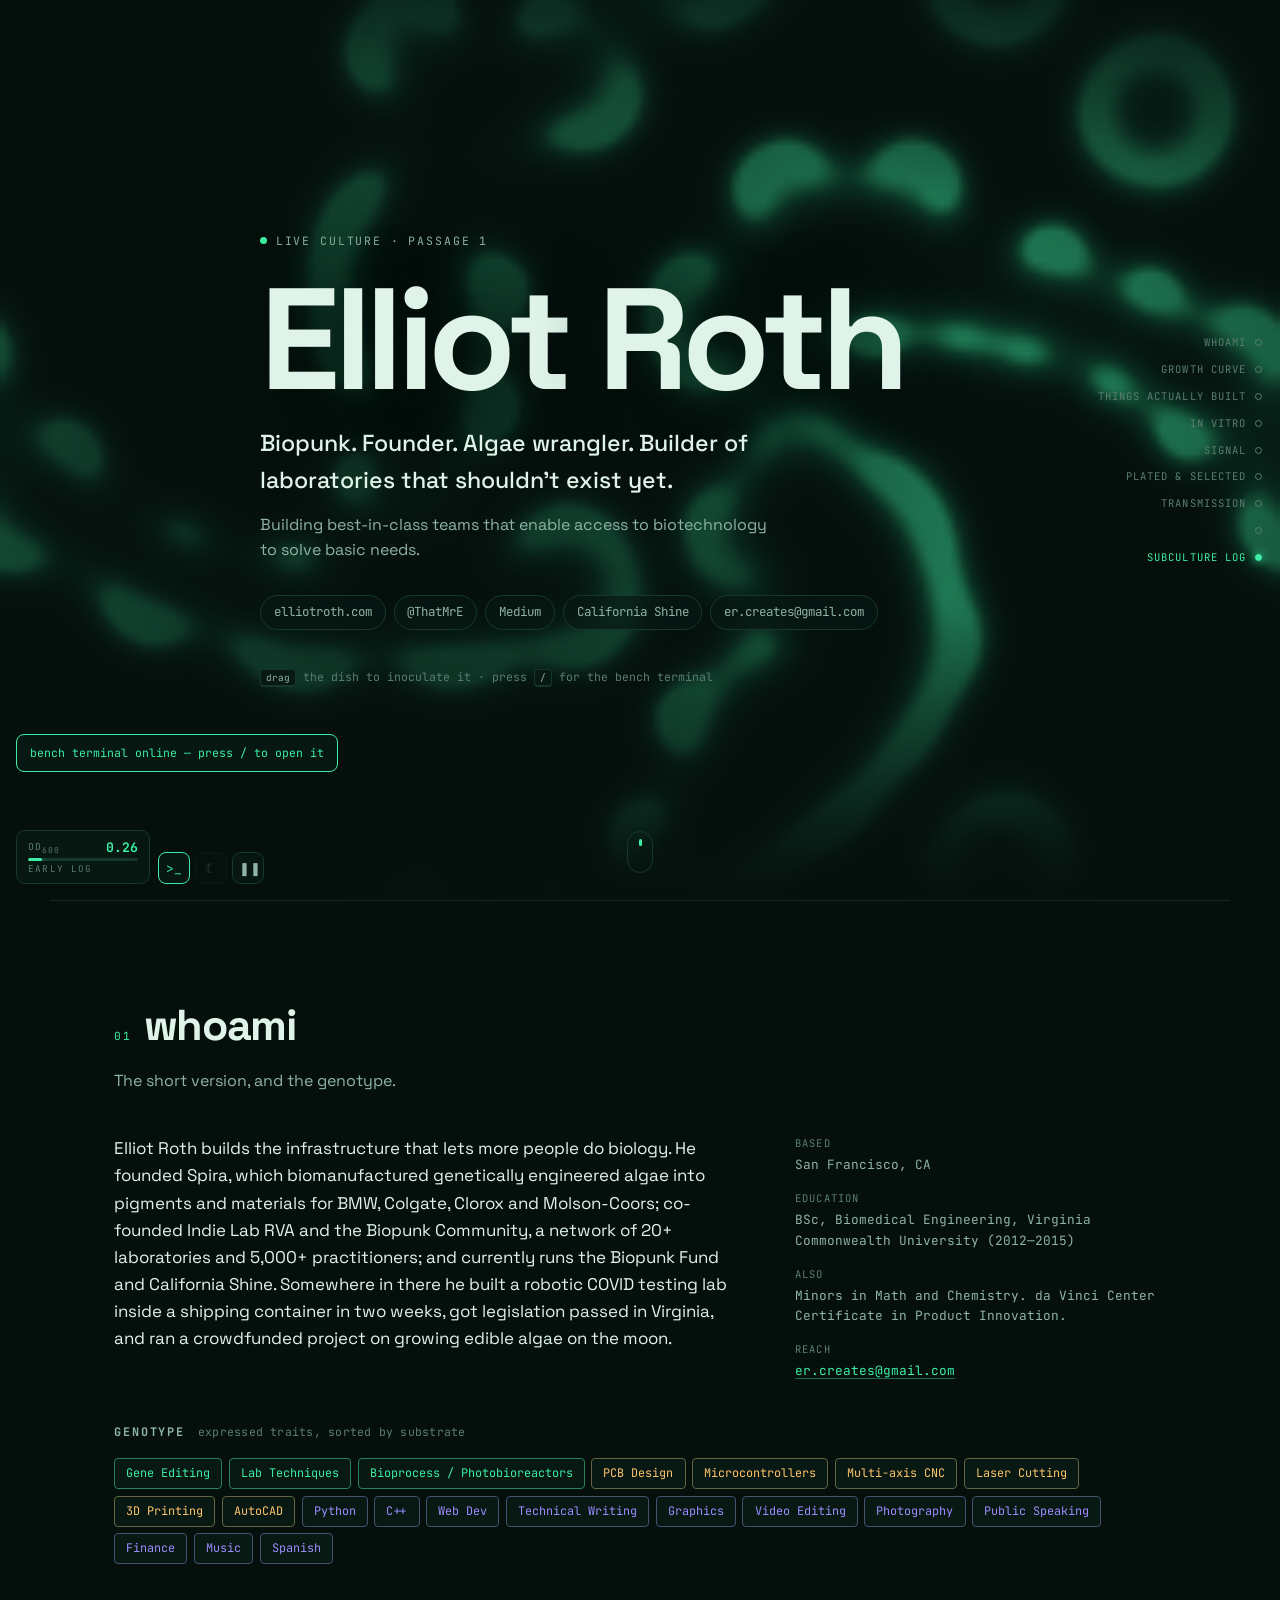
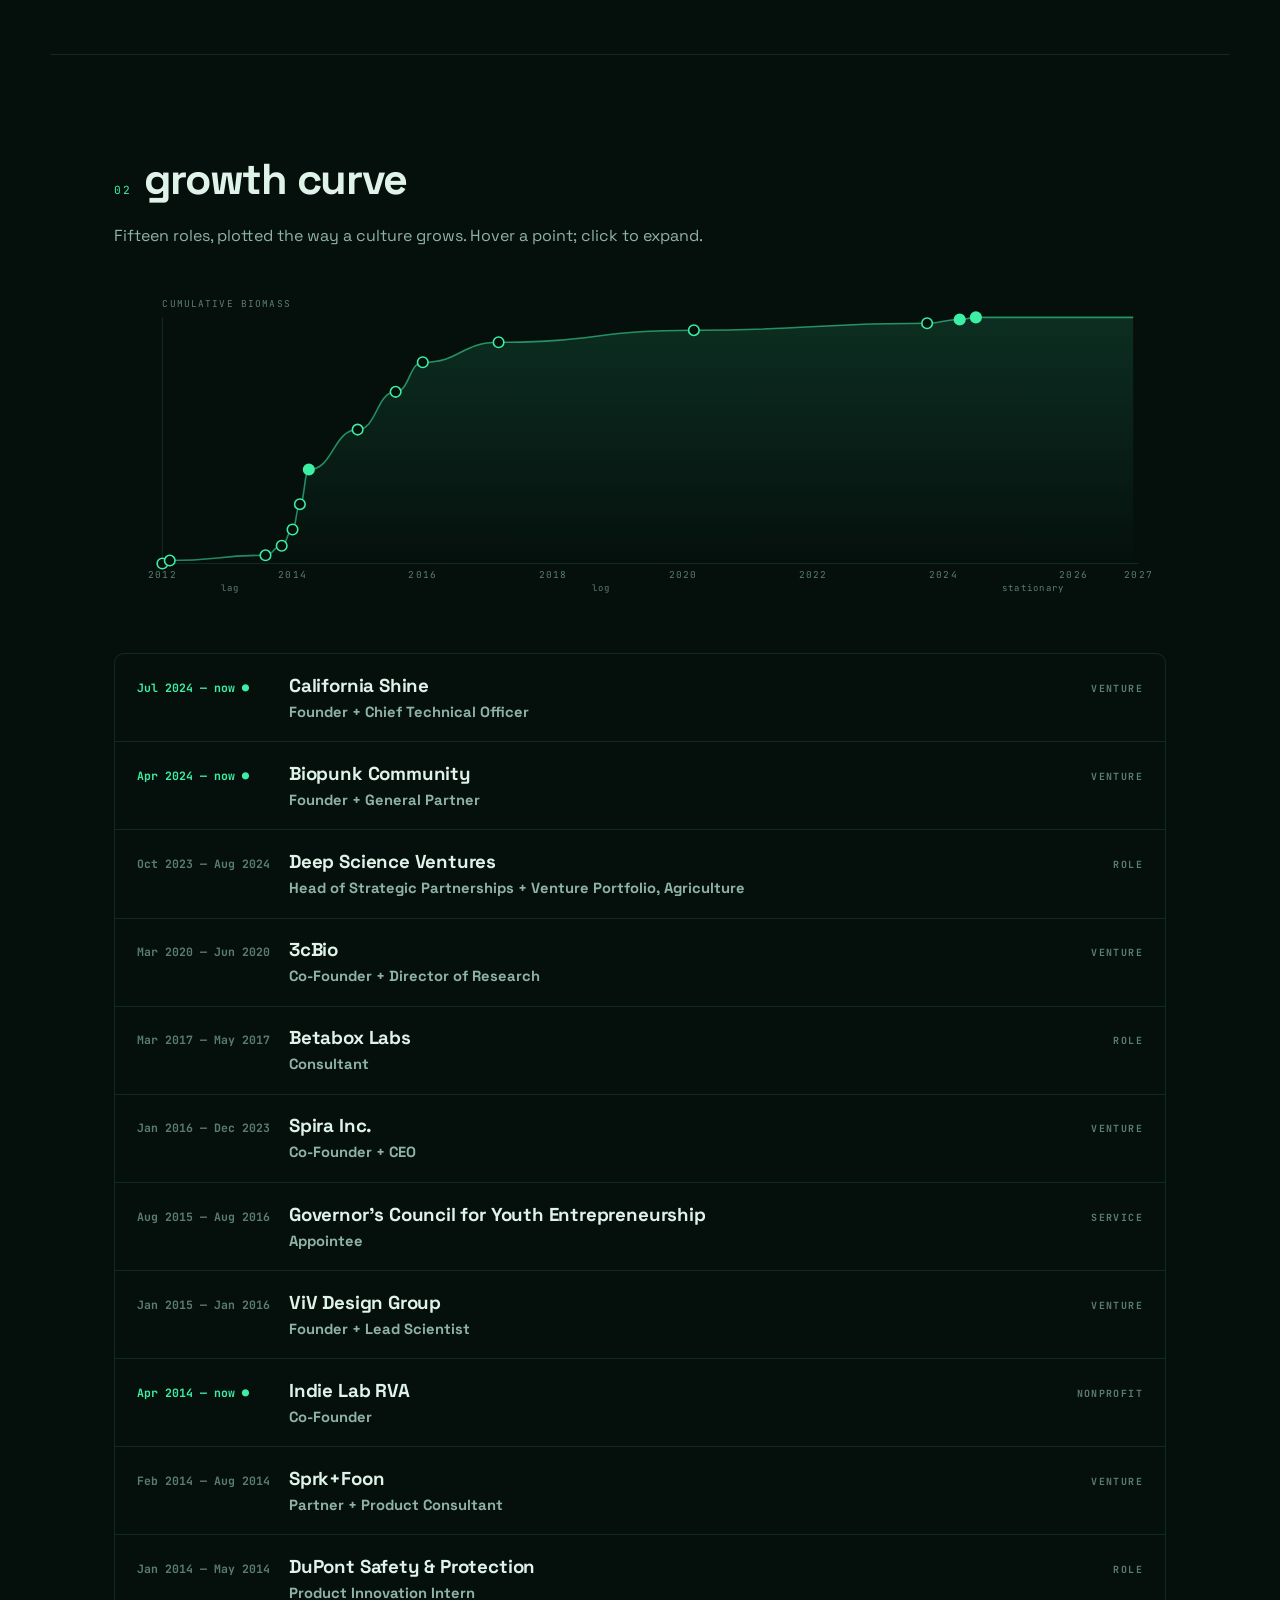
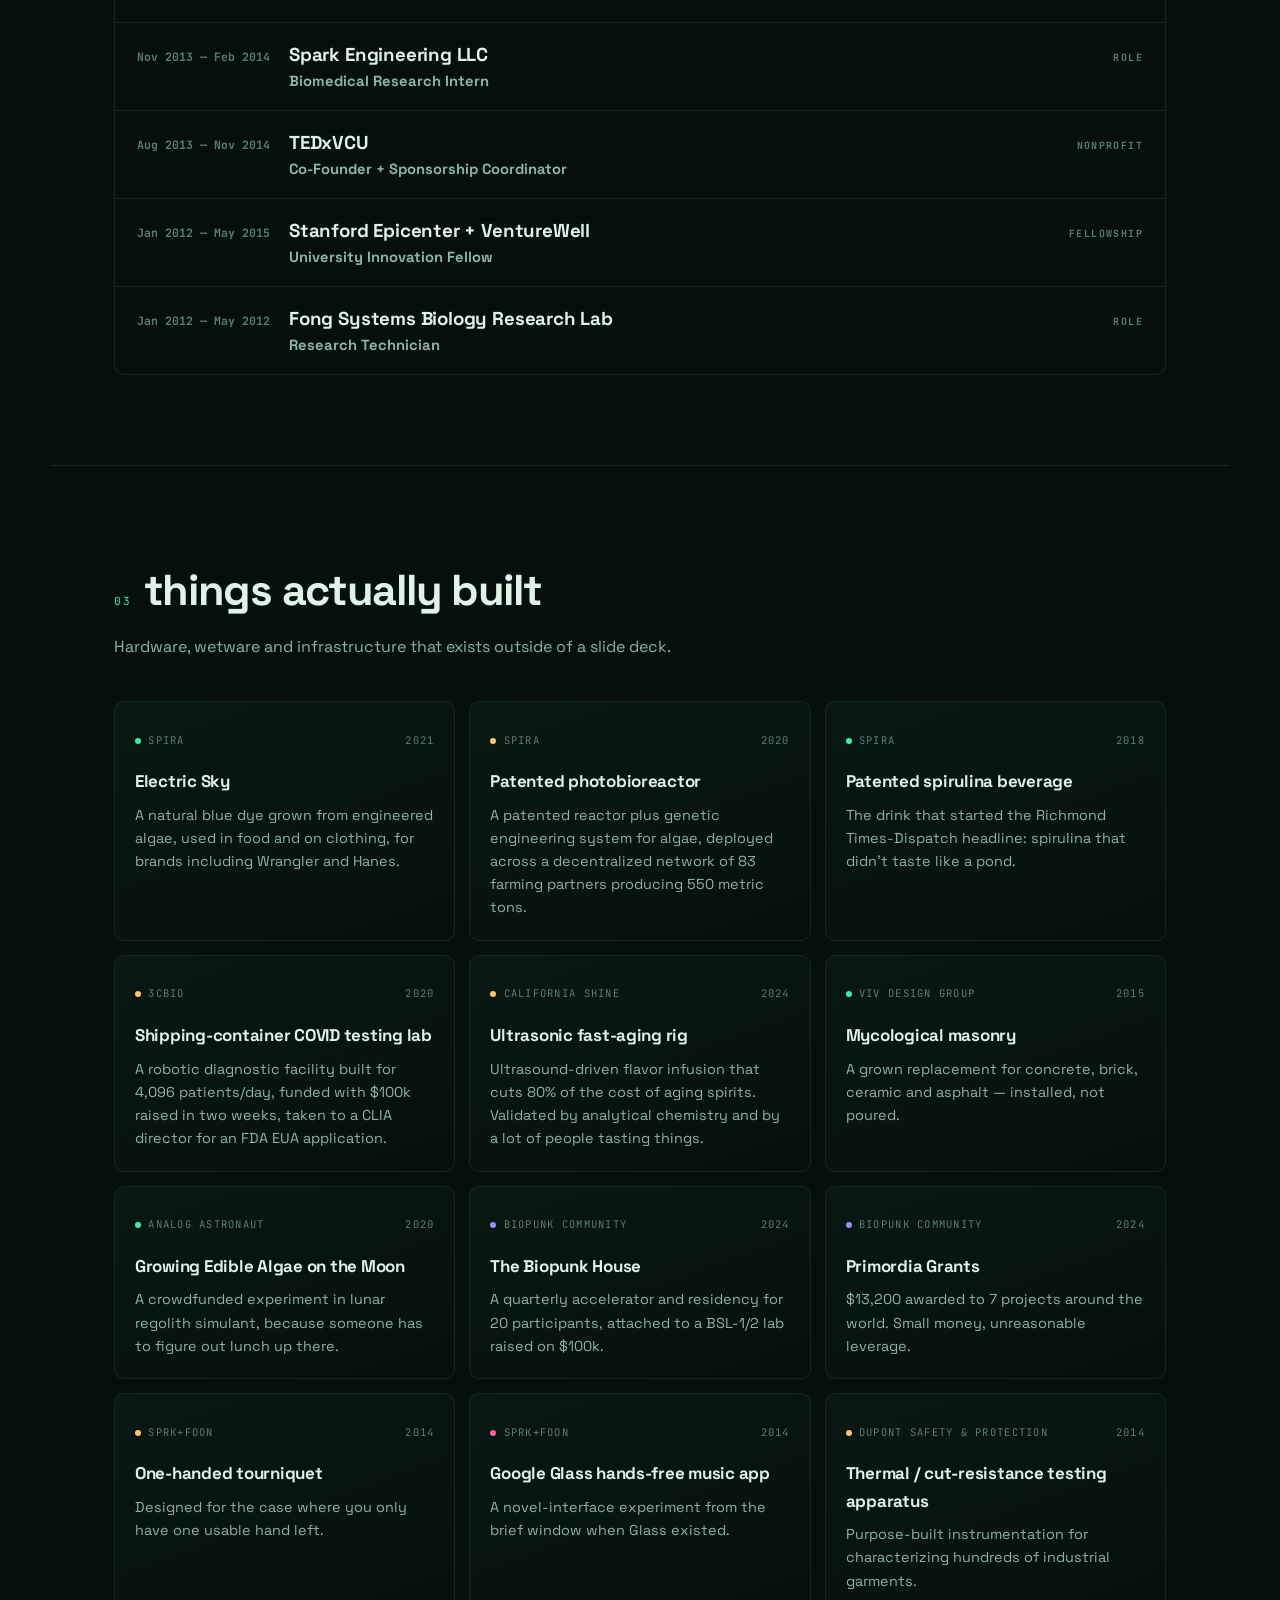
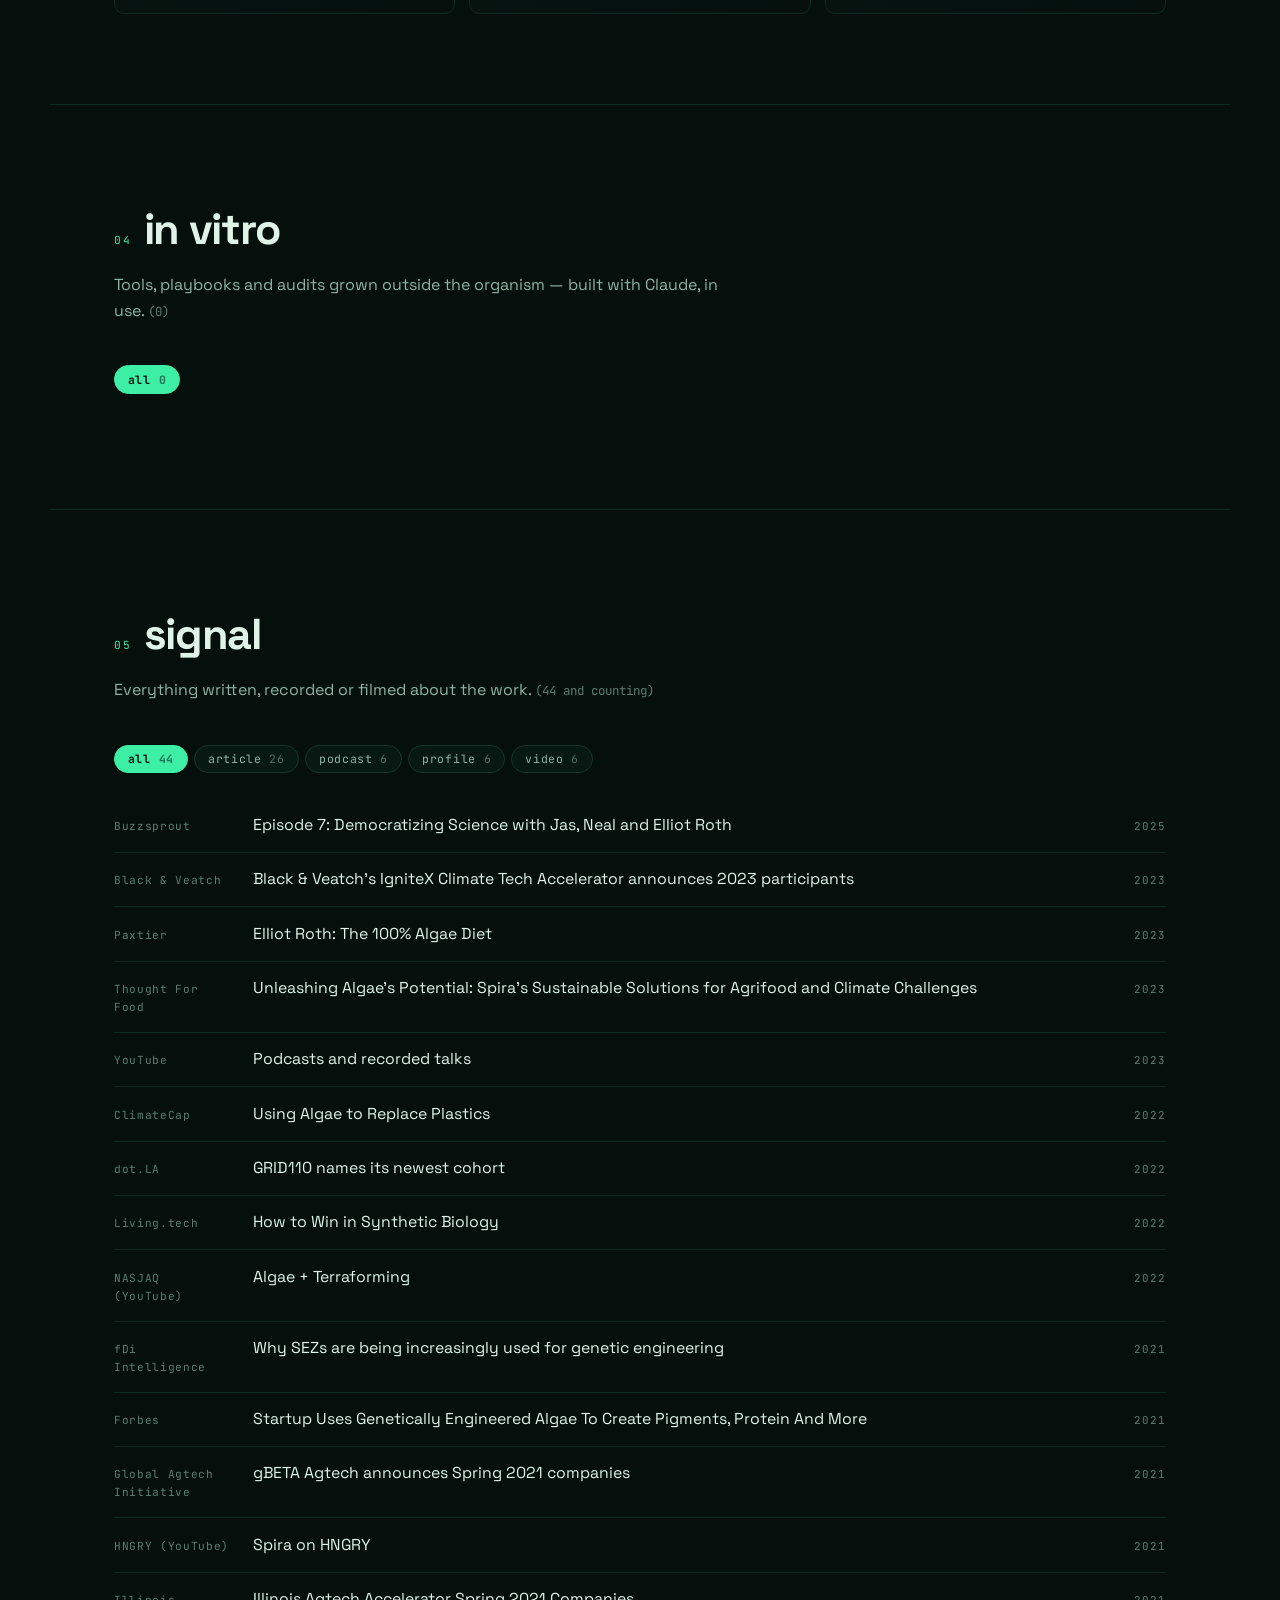
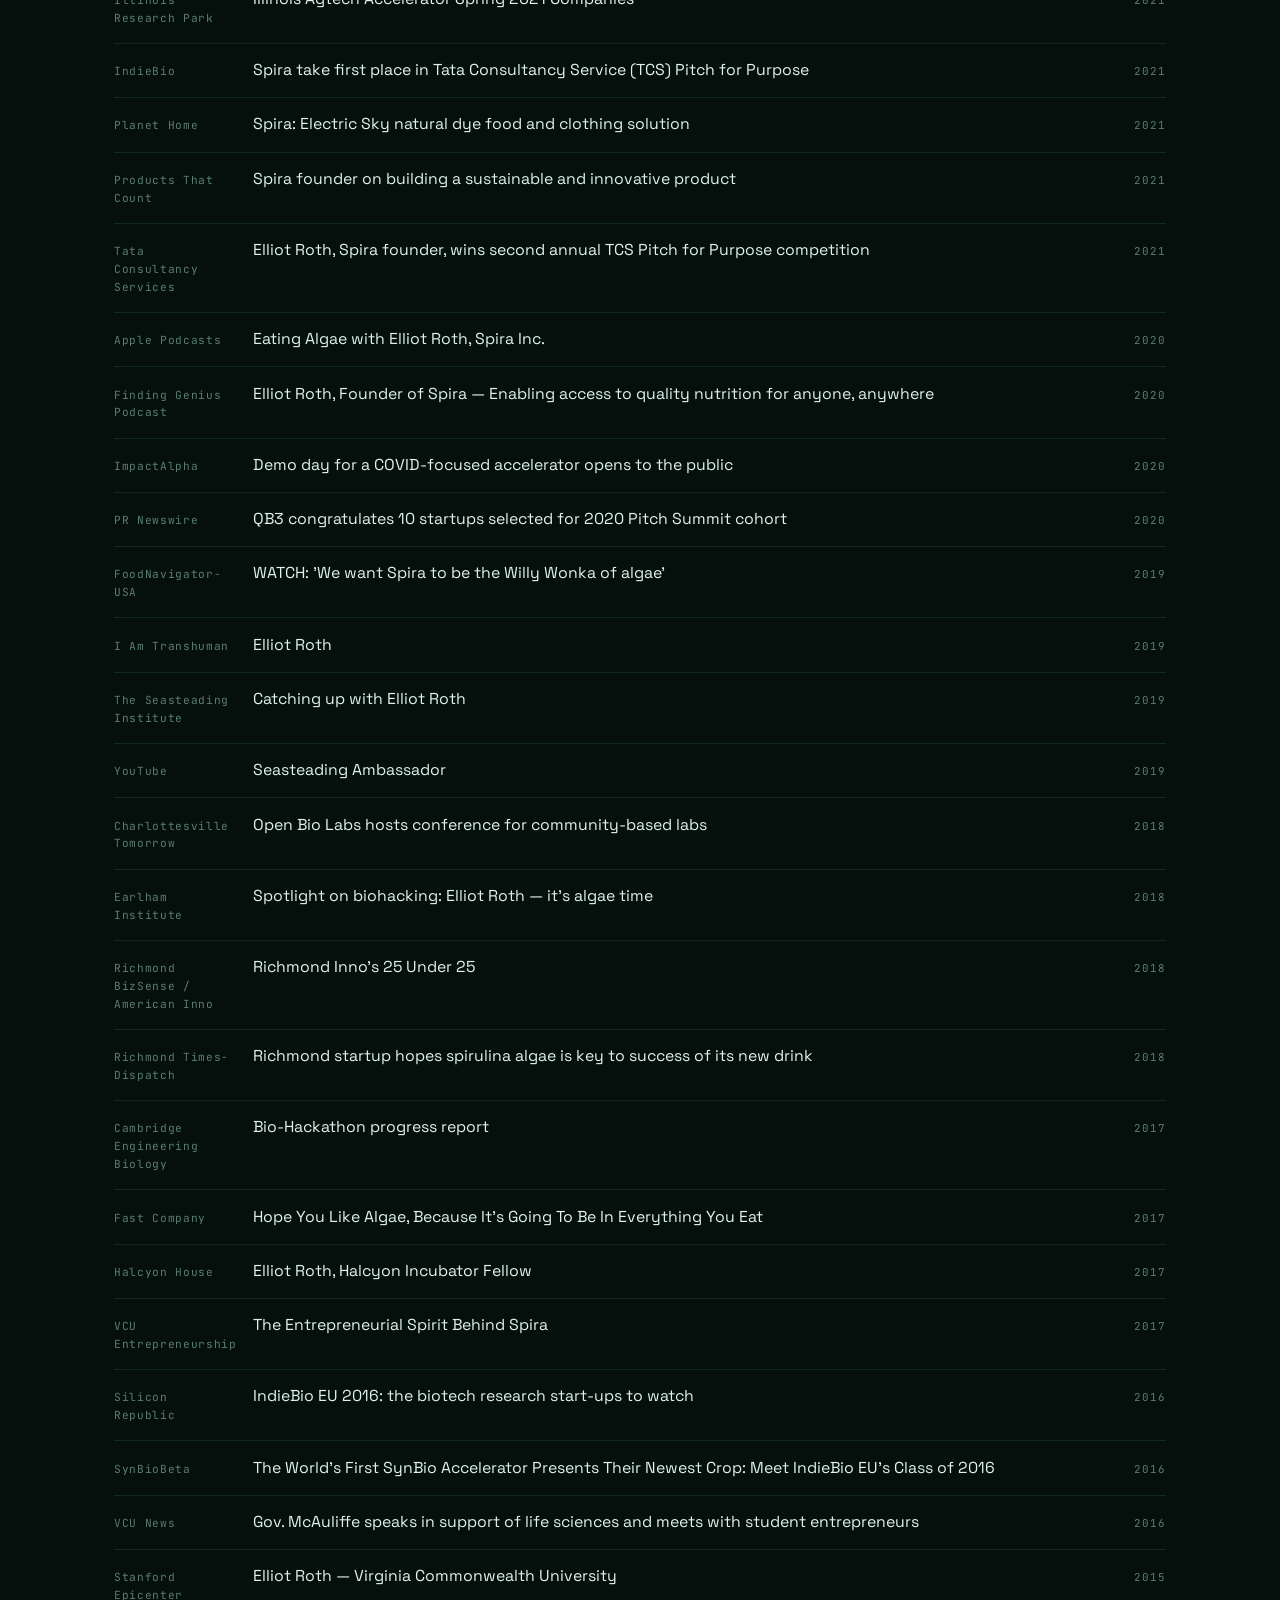
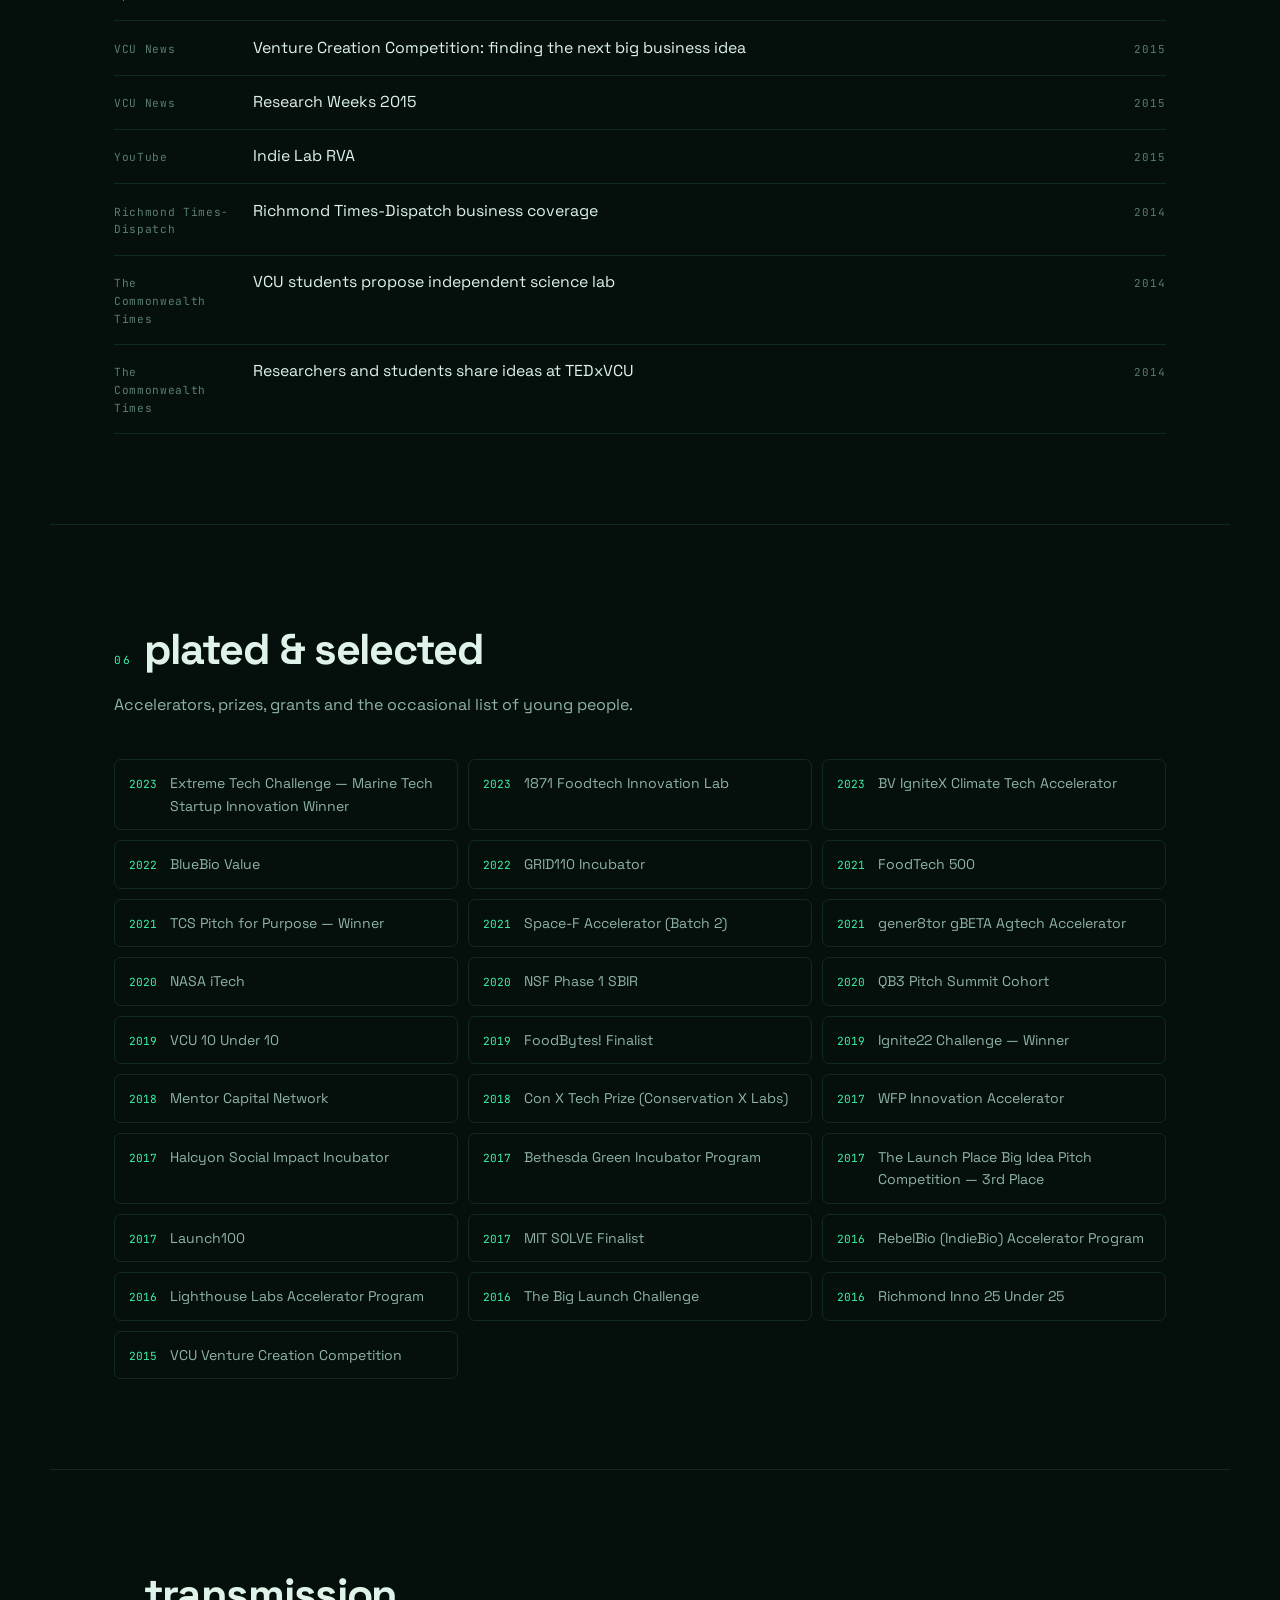
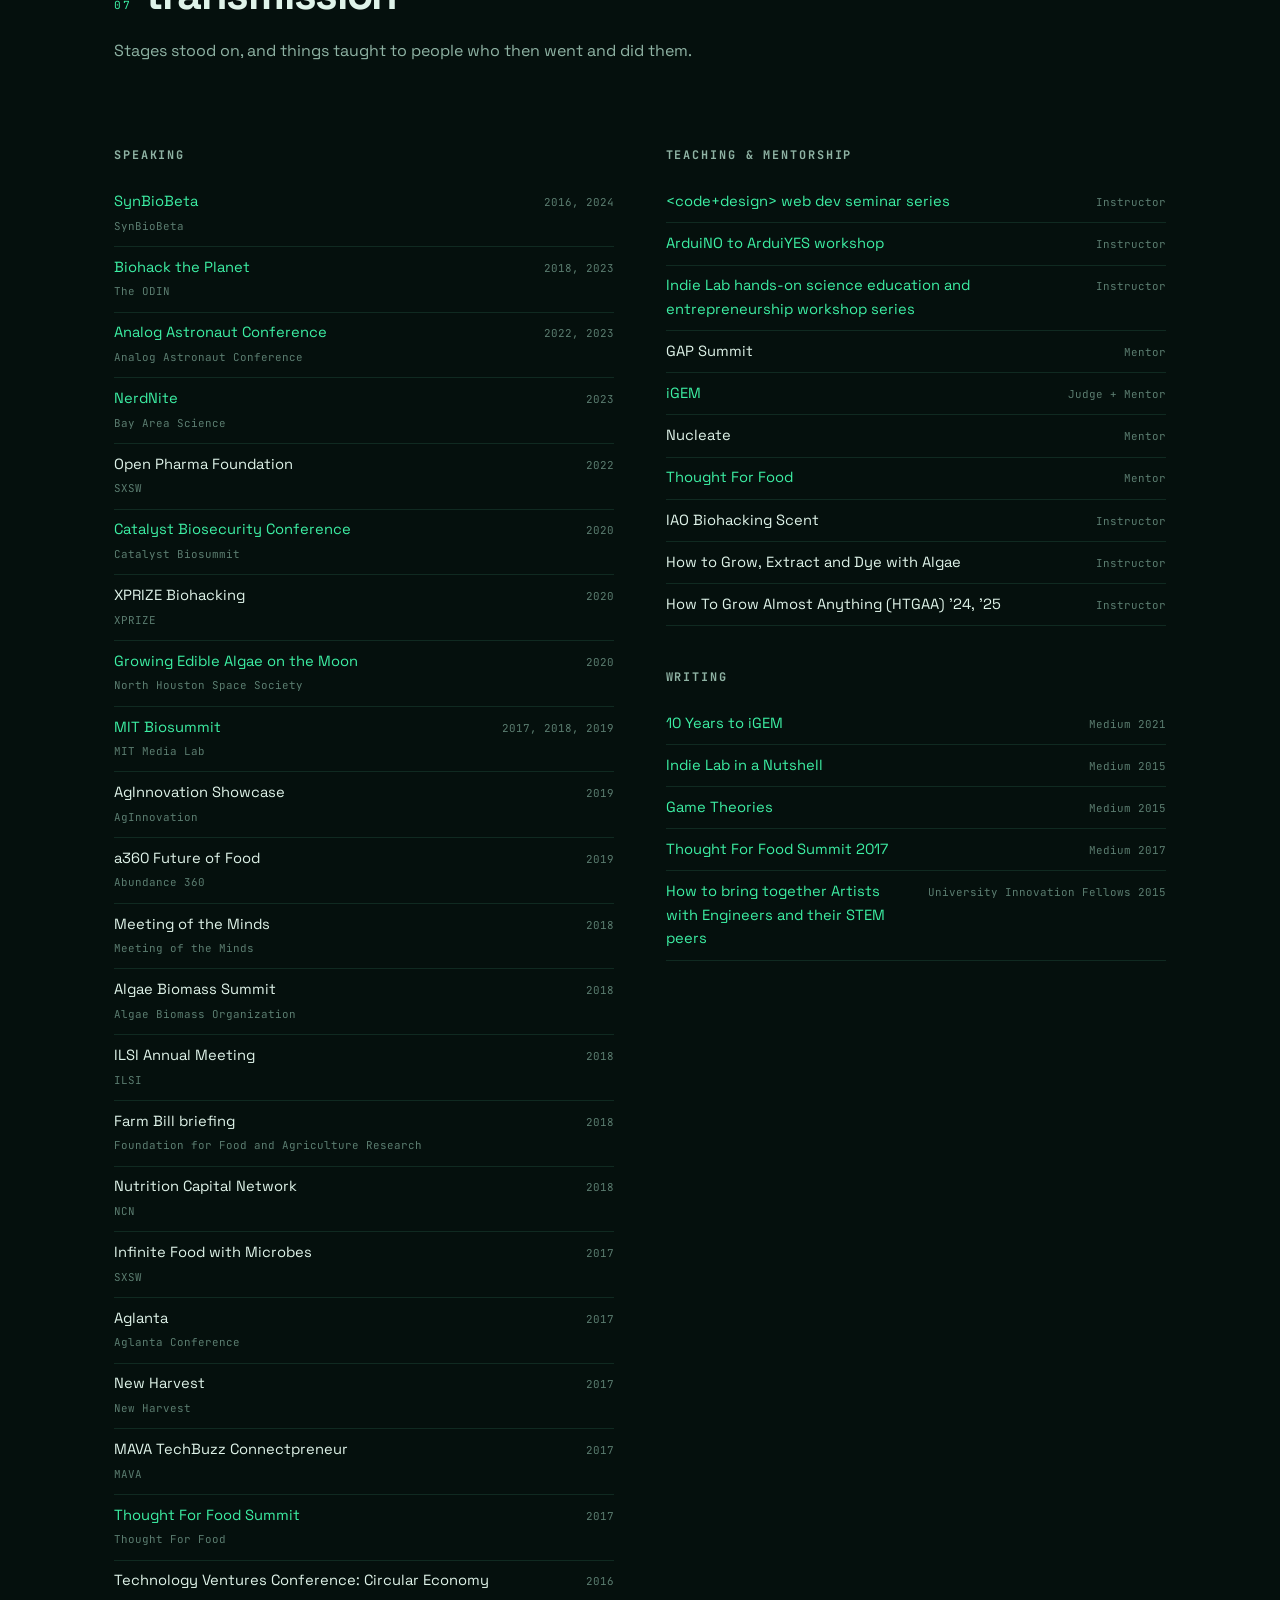
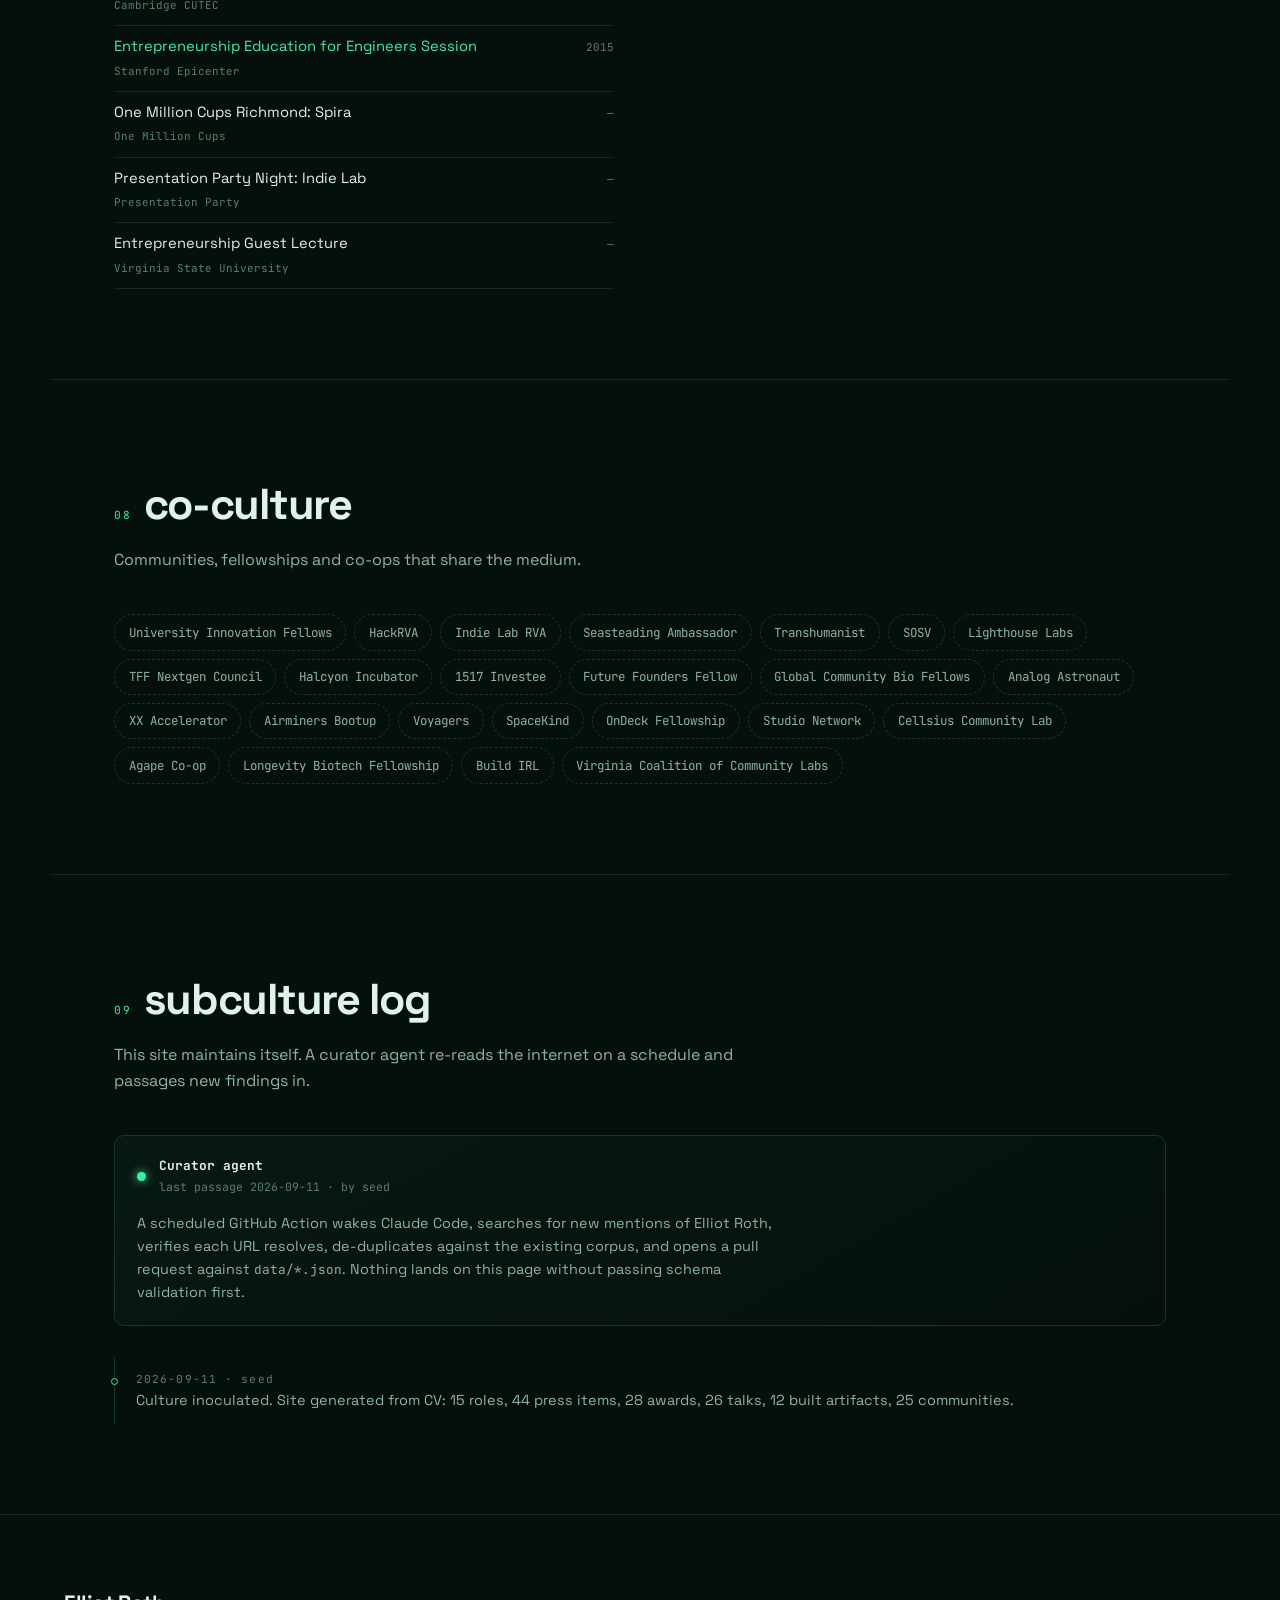
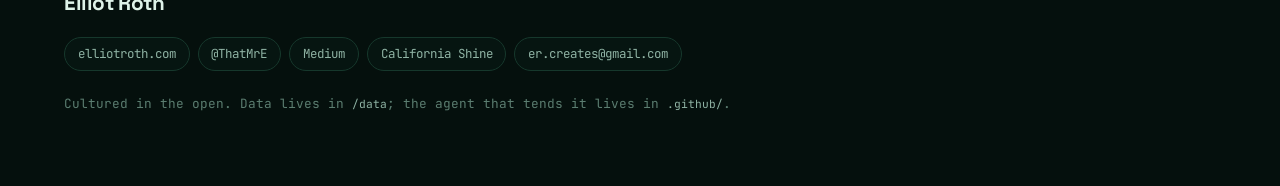
==== commit 43951d93: "Remove Biopunk Society; scaffold the in vitro section Two independent changes, both prerequisites fo" ====
--- a/index.html
+++ b/index.html
@@ -73,9 +73,18 @@
     <div class="artifacts" id="artifacts"></div>
   </section>
 
+  <section id="invitro" class="sec" data-rail="invitro">
+    <div class="sec__head">
+      <h2><span class="sec__idx">04</span> in vitro</h2>
+      <p class="sec__sub">Tools, playbooks and audits grown outside the organism &mdash; built with Claude, in use. <span class="count" id="wb-count"></span></p>
+    </div>
+    <div class="filters" id="wb-filters" role="group" aria-label="Filter by kind"></div>
+    <div class="workbench" id="workbench"></div>
+  </section>
+
   <section id="signal" class="sec" data-rail="signal">
     <div class="sec__head">
-      <h2><span class="sec__idx">04</span> signal</h2>
+      <h2><span class="sec__idx">05</span> signal</h2>
       <p class="sec__sub">Everything written, recorded or filmed about the work. <span class="count" id="press-count"></span></p>
     </div>
     <div class="filters" id="press-filters" role="group" aria-label="Filter press by medium"></div>
@@ -84,7 +93,7 @@
 
   <section id="awards" class="sec" data-rail="awards">
     <div class="sec__head">
-      <h2><span class="sec__idx">05</span> plated &amp; selected</h2>
+      <h2><span class="sec__idx">06</span> plated &amp; selected</h2>
       <p class="sec__sub">Accelerators, prizes, grants and the occasional list of young people.</p>
     </div>
     <ol class="awards" id="awards-list"></ol>
@@ -92,7 +101,7 @@
 
   <section id="stage" class="sec" data-rail="stage">
     <div class="sec__head">
-      <h2><span class="sec__idx">06</span> transmission</h2>
+      <h2><span class="sec__idx">07</span> transmission</h2>
       <p class="sec__sub">Stages stood on, and things taught to people who then went and did them.</p>
     </div>
     <div class="two-col">
@@ -111,7 +120,7 @@
 
   <section id="network" class="sec" data-rail="network">
     <div class="sec__head">
-      <h2><span class="sec__idx">07</span> co-culture</h2>
+      <h2><span class="sec__idx">08</span> co-culture</h2>
       <p class="sec__sub">Communities, fellowships and co-ops that share the medium.</p>
     </div>
     <div class="cloud" id="communities"></div>
@@ -119,7 +128,7 @@
 
   <section id="log" class="sec" data-rail="log">
     <div class="sec__head">
-      <h2><span class="sec__idx">08</span> subculture log</h2>
+      <h2><span class="sec__idx">09</span> subculture log</h2>
       <p class="sec__sub">This site maintains itself. A curator agent re-reads the internet on a schedule and passages new findings in.</p>
     </div>
     <div class="agentcard">
--- a/assets/css/main.css
+++ b/assets/css/main.css
@@ -476,3 +476,54 @@
   .hero__scroll { display: none; }
   .hero { padding-bottom: 18vh; }
 }
+
+/* ---------- IN VITRO (built with Claude) ---------------------------- */
+
+.workbench { display: grid; grid-template-columns: repeat(auto-fill, minmax(272px, 1fr)); gap: 14px; }
+.workbench .wb[hidden] { display: none; }
+.wb {
+  border: 1px solid var(--line-soft); border-radius: var(--r);
+  padding: 1.1rem 1.2rem 1.25rem;
+  background: linear-gradient(160deg, var(--bg-2), var(--bg));
+  display: flex; flex-direction: column; gap: .5rem;
+  position: relative; overflow: hidden;
+  transition: border-color .25s, transform .25s;
+}
+/* A faint culture-plate ring, so these read as siblings of "things built"
+   without duplicating that section's glow. */
+.wb::before {
+  content: ""; position: absolute; top: -42px; right: -42px;
+  width: 104px; height: 104px; border-radius: 50%;
+  border: 1px dashed color-mix(in srgb, var(--accent) 26%, transparent);
+  opacity: .5; transition: transform .6s ease, opacity .4s;
+}
+.wb:hover { border-color: color-mix(in srgb, var(--accent) 38%, var(--line)); transform: translateY(-3px); }
+.wb:hover::before { transform: scale(1.18) rotate(22deg); opacity: 1; }
+
+.wb__meta {
+  margin: 0; display: flex; justify-content: space-between; gap: .6rem; align-items: baseline;
+  font-family: var(--mono); font-size: .64rem; letter-spacing: .13em; text-transform: uppercase;
+  color: var(--ink-3);
+}
+.wb__kind { color: var(--accent); }
+.wb[data-kind="playbook"] .wb__kind { color: var(--amber); }
+.wb[data-kind="research"] .wb__kind { color: var(--violet); }
+.wb[data-kind="toy"] .wb__kind { color: var(--cherry); }
+
+.wb__name {
+  margin: 0; font-size: 1.04rem; font-weight: 700; letter-spacing: -.015em;
+  display: flex; align-items: baseline; gap: .55rem; flex-wrap: wrap;
+}
+.wb__name a { color: var(--ink); text-decoration: none; }
+.wb__name a:hover { color: var(--accent); text-decoration: underline; }
+.wb__lock {
+  font-family: var(--mono); font-size: .56rem; letter-spacing: .14em; text-transform: uppercase;
+  color: var(--ink-3); border: 1px solid var(--line); border-radius: 3px;
+  padding: .1rem .4rem; font-weight: 400; white-space: nowrap;
+}
+.wb__blurb { margin: 0; color: var(--ink-2); font-size: .9rem; }
+
+@media (prefers-reduced-motion: reduce) {
+  .wb:hover { transform: none; }
+  .wb:hover::before { transform: none; }
+}
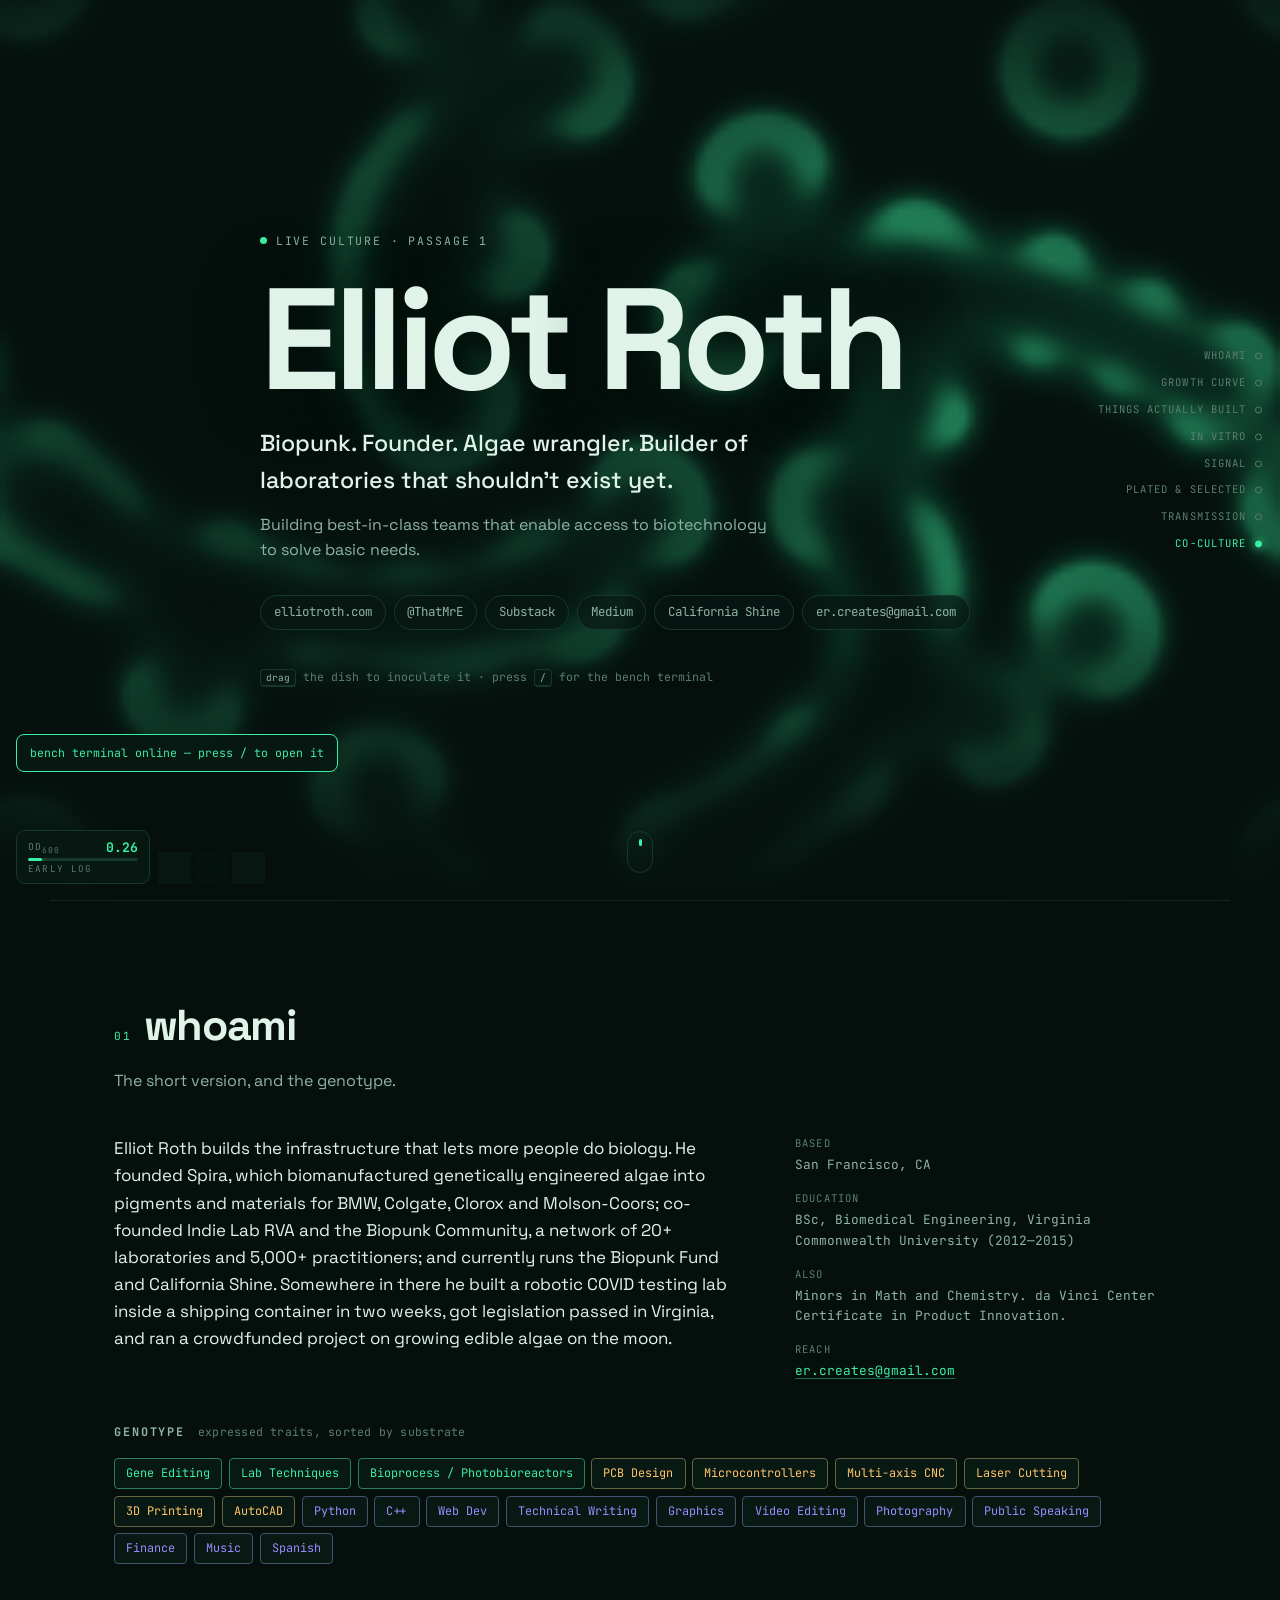
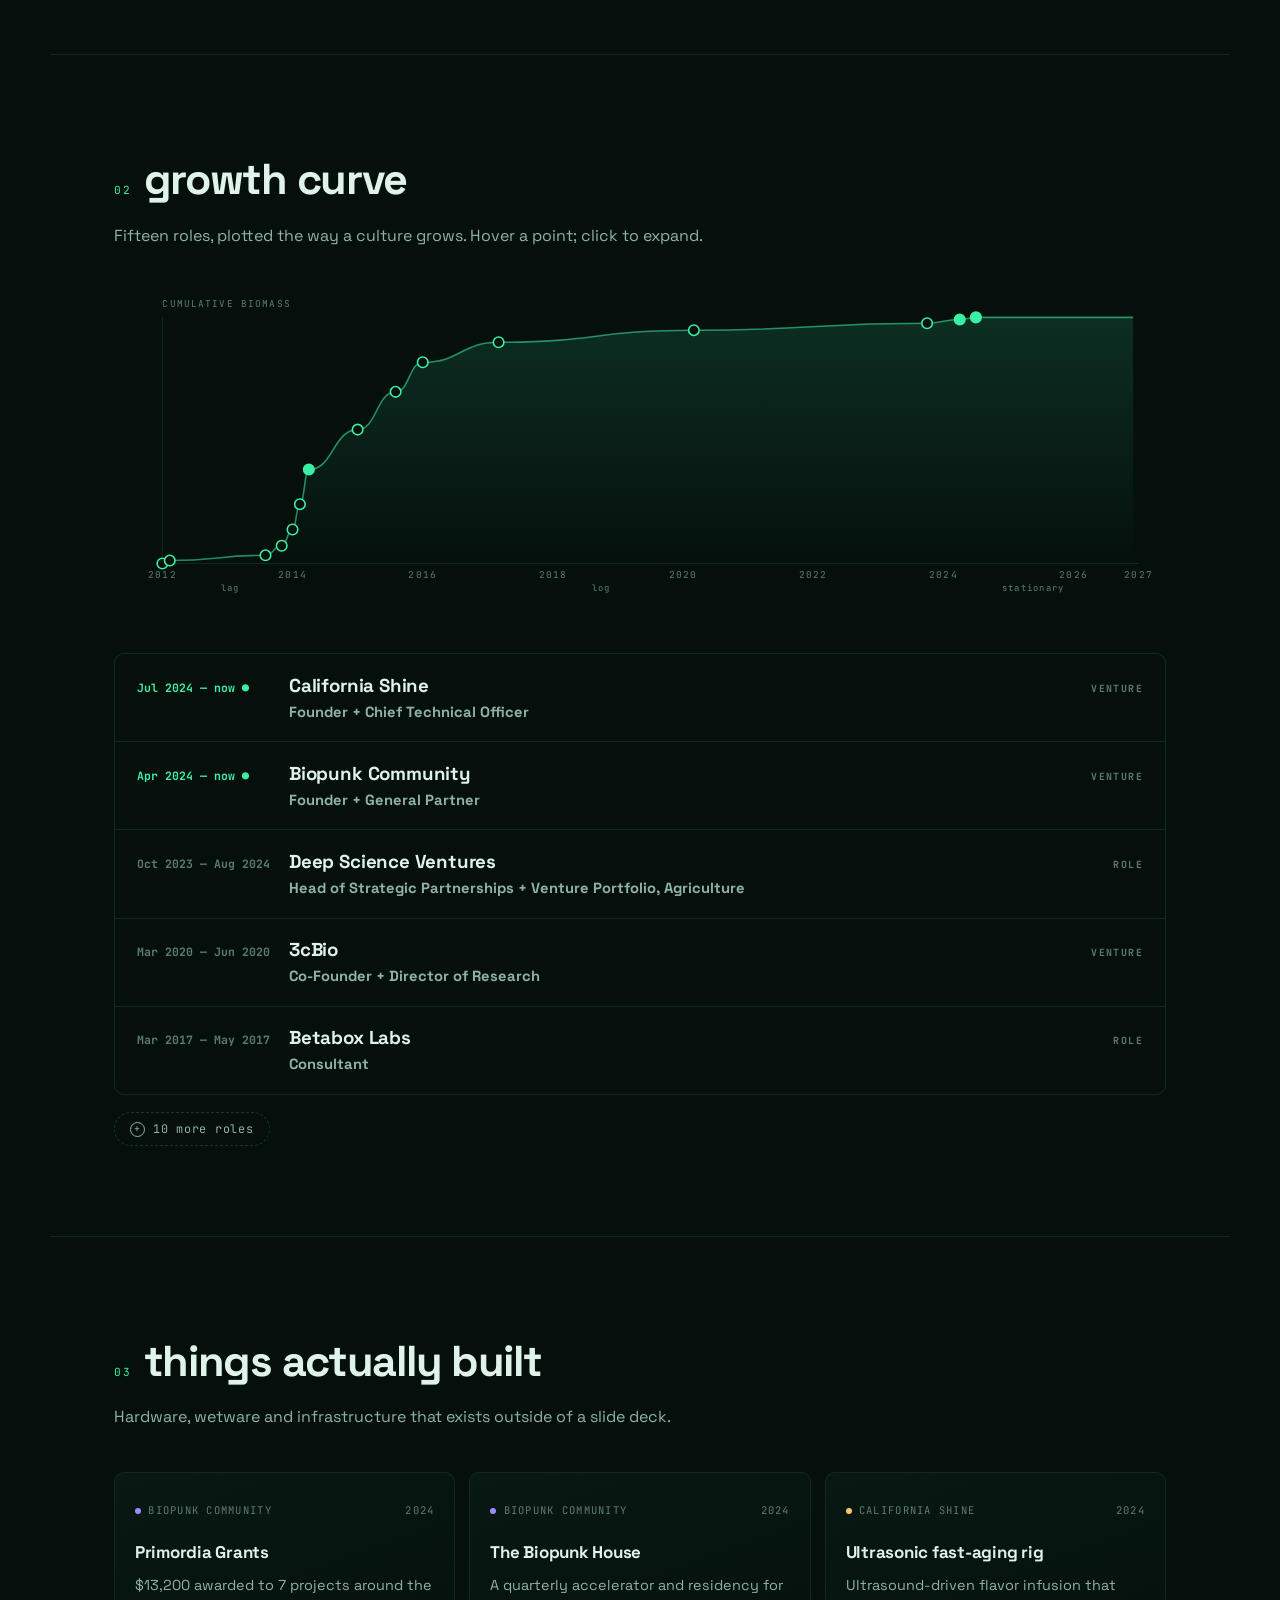
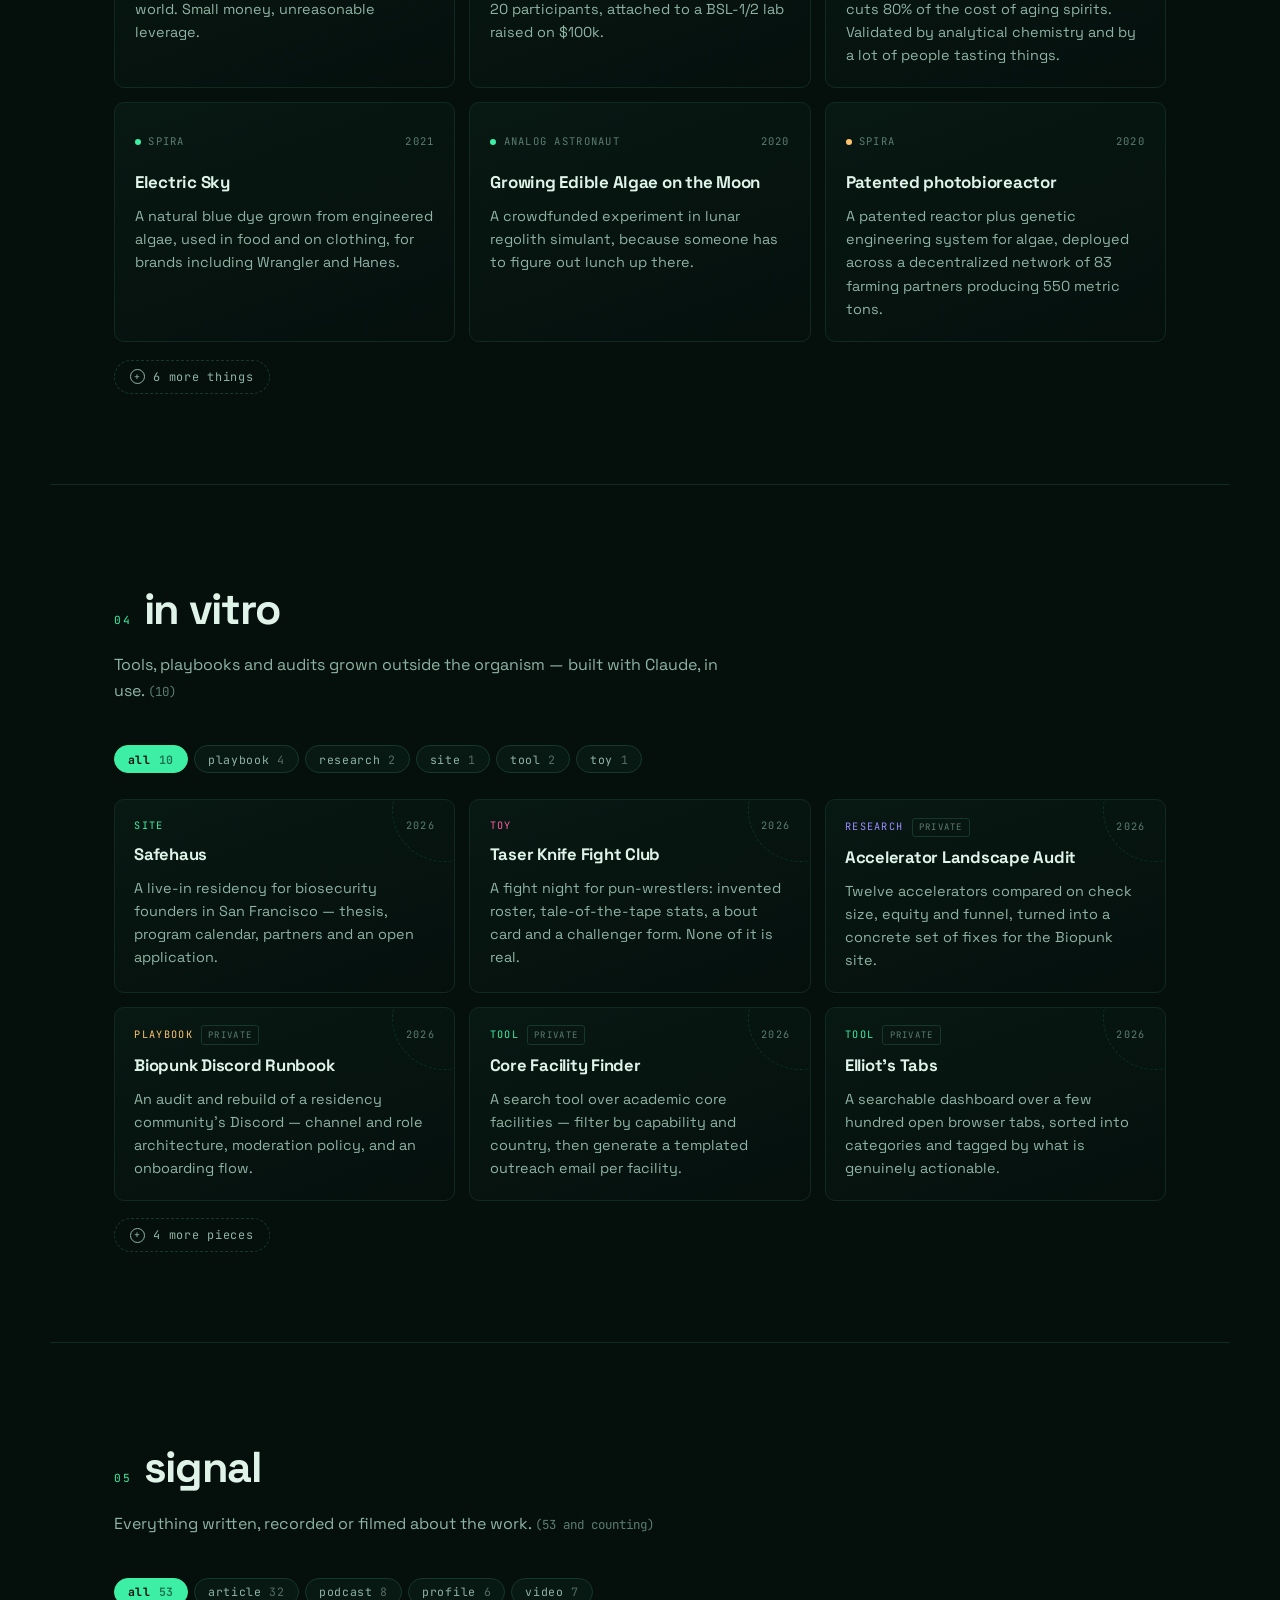
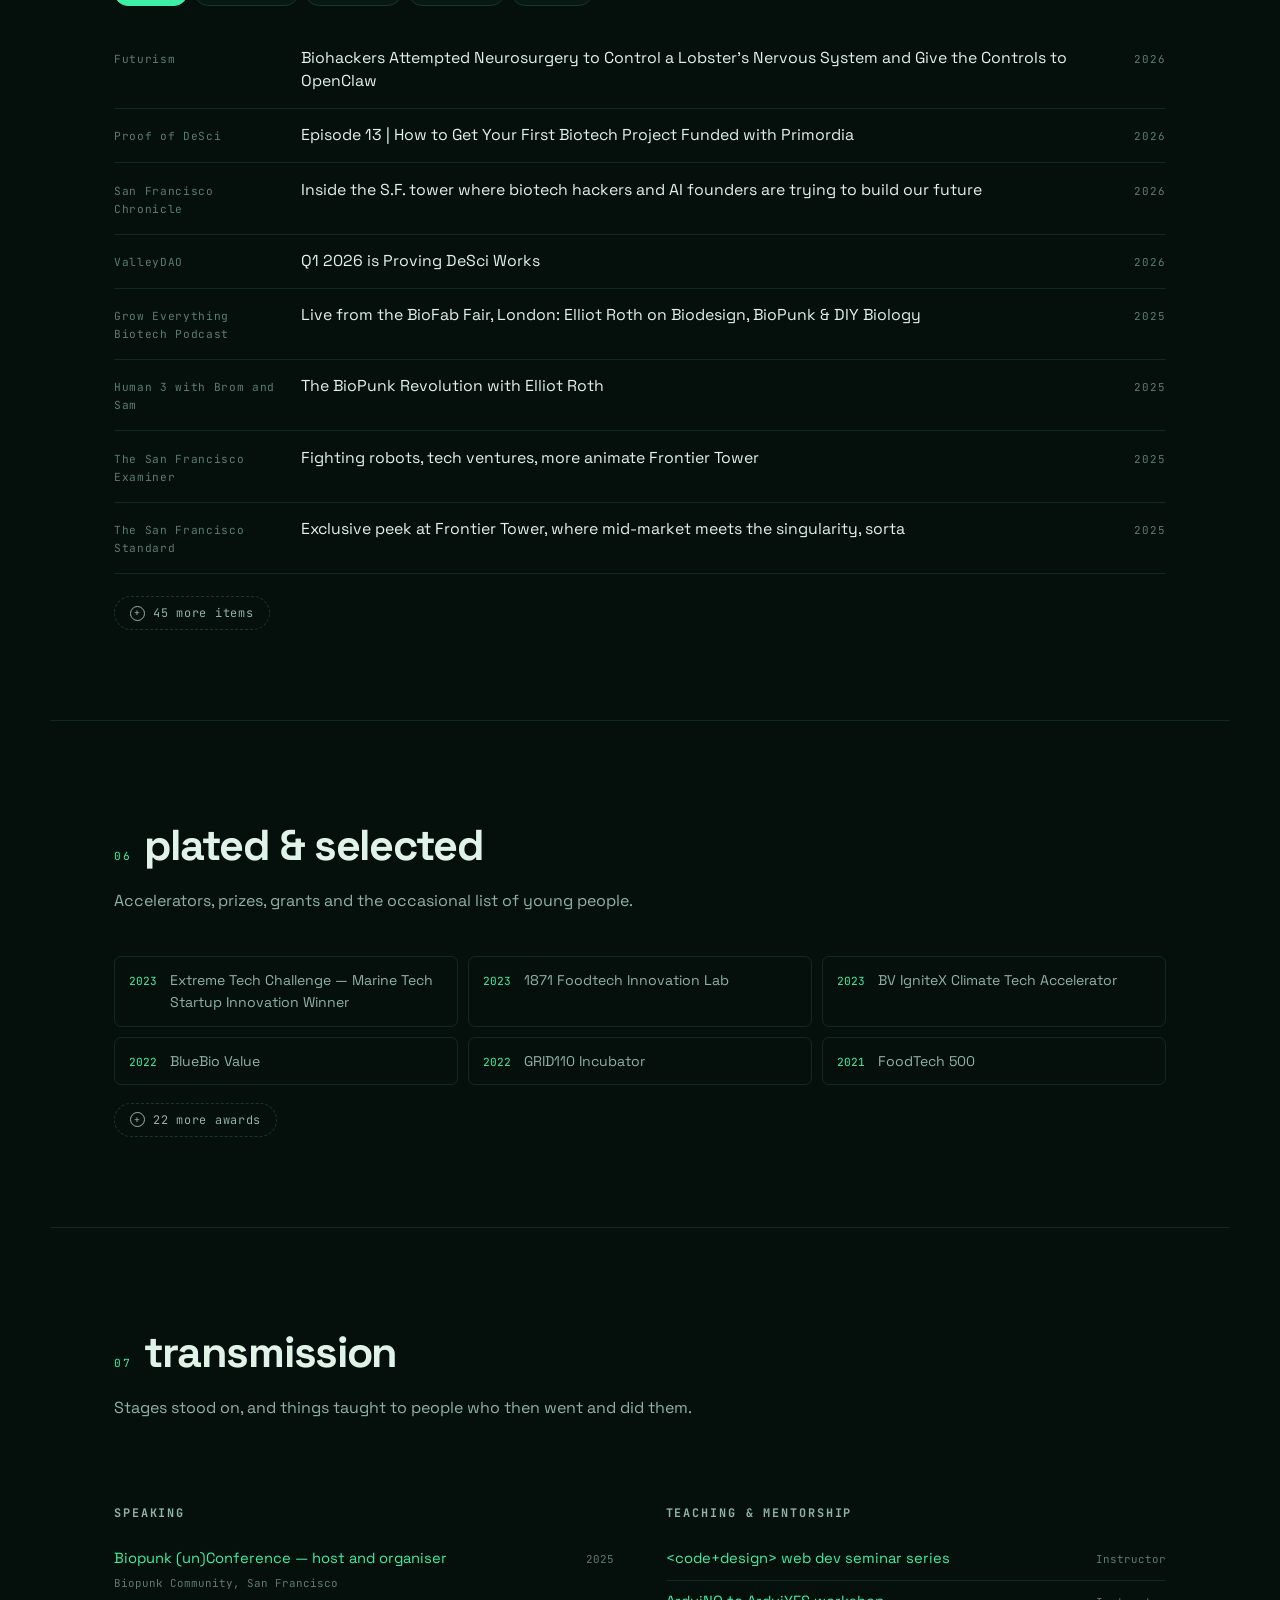
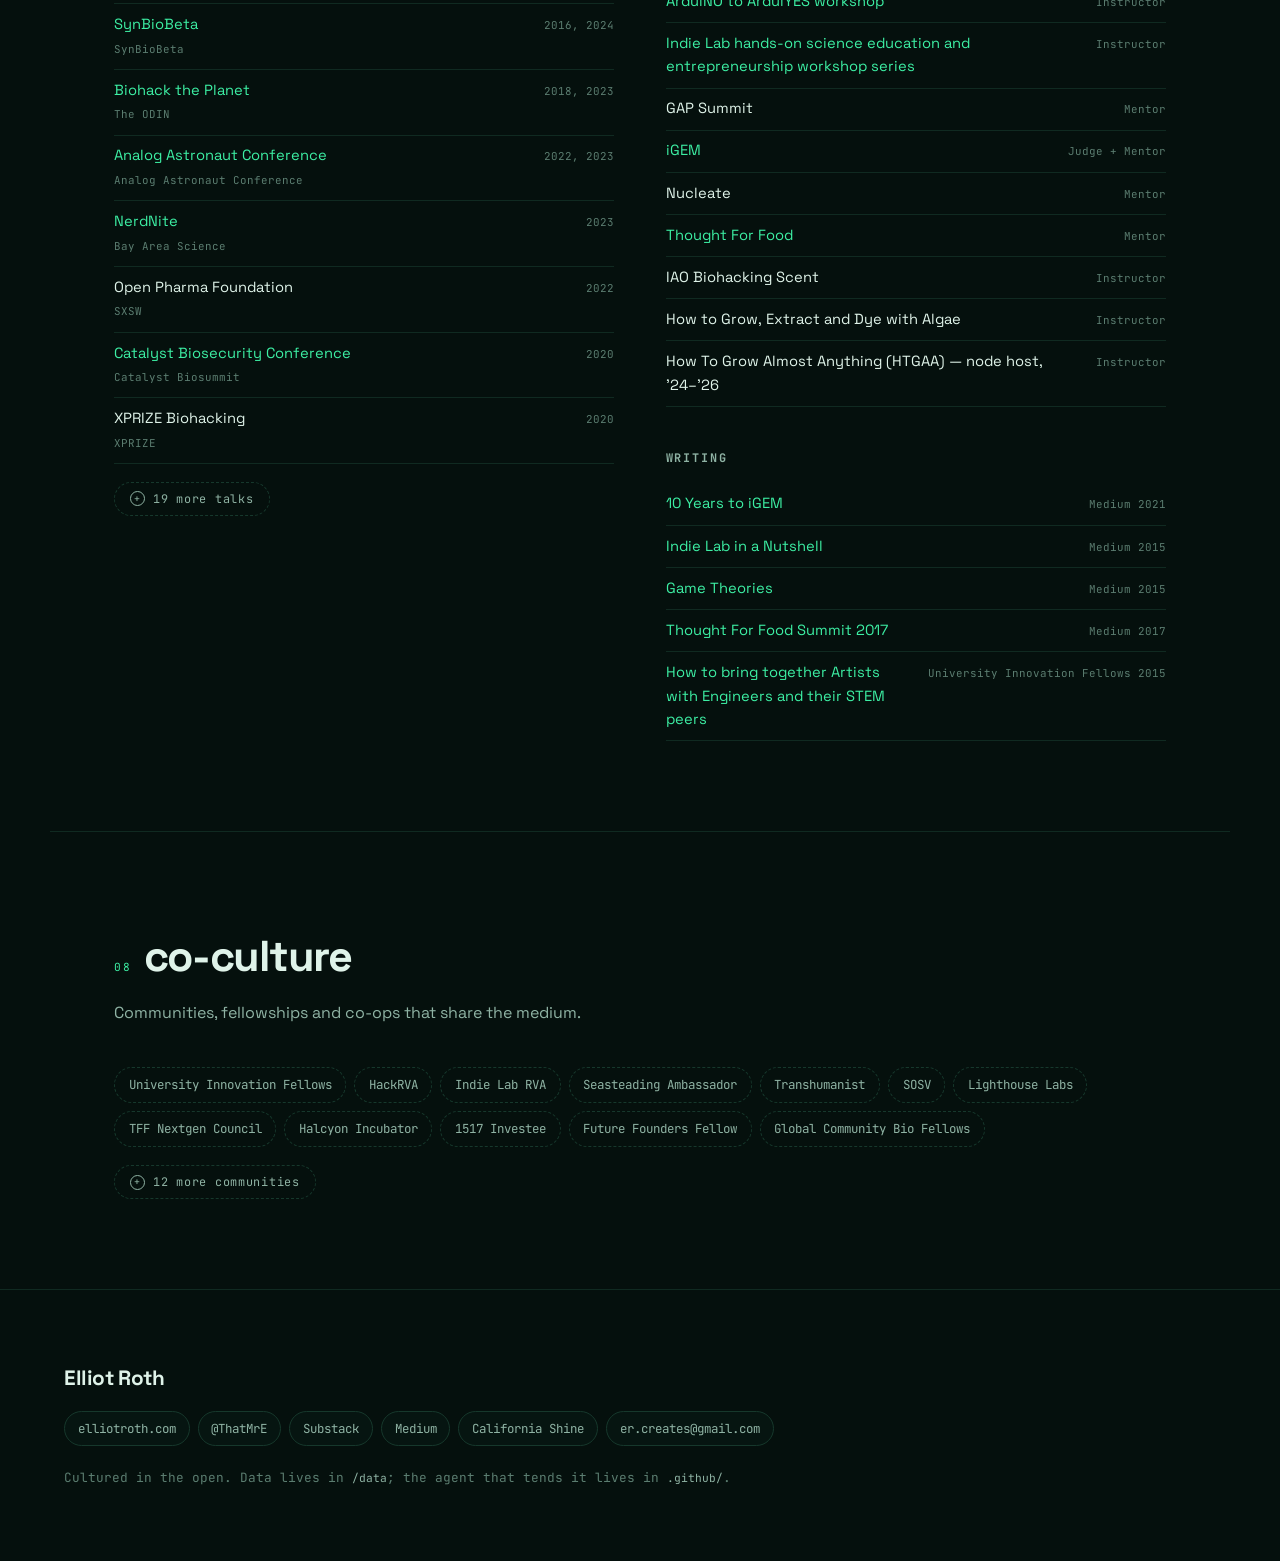
==== commit b359900e: "Remove the subculture log; lead every list with what is recent The subculture log section is gone, a" ====
--- a/index.html
+++ b/index.html
@@ -126,23 +126,6 @@
     <div class="cloud" id="communities"></div>
   </section>
 
-  <section id="log" class="sec" data-rail="log">
-    <div class="sec__head">
-      <h2><span class="sec__idx">09</span> subculture log</h2>
-      <p class="sec__sub">This site maintains itself. A curator agent re-reads the internet on a schedule and passages new findings in.</p>
-    </div>
-    <div class="agentcard">
-      <div class="agentcard__status">
-        <span class="dot" id="agent-dot" aria-hidden="true"></span>
-        <div>
-          <strong>Curator agent</strong>
-          <span id="agent-when">never run</span>
-        </div>
-      </div>
-      <p class="agentcard__how">A scheduled GitHub Action wakes Claude Code, searches for new mentions of Elliot Roth, verifies each URL resolves, de-duplicates against the existing corpus, and opens a pull request against <code>data/*.json</code>. Nothing lands on this page without passing schema validation first.</p>
-    </div>
-    <ol class="log" id="log-list"></ol>
-  </section>
 
 </main>
 
--- a/assets/css/main.css
+++ b/assets/css/main.css
@@ -306,7 +306,7 @@
 .press li { border-bottom: 1px solid var(--line-soft); }
 .press li[hidden] { display: none; }
 .press a {
-  display: grid; grid-template-columns: 7.5rem minmax(0,1fr) auto; gap: 1.2rem; align-items: baseline;
+  display: grid; grid-template-columns: 10.5rem minmax(0,1fr) auto; gap: 1.2rem; align-items: baseline;
   padding: .95rem 0; text-decoration: none; color: var(--ink);
   transition: padding-left .22s, color .2s;
 }
@@ -349,24 +349,6 @@
   transition: all .2s;
 }
 .cloud a:hover { border-style: solid; border-color: var(--accent); color: var(--accent); transform: translateY(-2px) rotate(-1deg); }
-
-/* ---------- AGENT LOG ----------------------------------------------- */
-
-.agentcard {
-  border: 1px solid var(--line); border-radius: var(--r); padding: 1.3rem 1.4rem;
-  background: linear-gradient(150deg, var(--bg-2), var(--bg)); margin-bottom: 2rem;
-}
-.agentcard__status { display: flex; align-items: center; gap: .8rem; margin-bottom: .9rem; font-family: var(--mono); font-size: .8rem; }
-.agentcard__status strong { display: block; color: var(--ink); }
-.agentcard__status span#agent-when { color: var(--ink-3); font-size: .72rem; }
-.agentcard .dot { width: 9px; height: 9px; border-radius: 50%; background: var(--ink-3); flex: none; }
-.agentcard .dot.is-live { background: var(--accent); box-shadow: 0 0 10px var(--accent); animation: blip 2.6s ease-out infinite; }
-.agentcard__how { margin: 0; color: var(--ink-2); font-size: .9rem; max-width: 72ch; }
-
-.log { list-style: none; margin: 0; padding: 0; border-left: 1px solid var(--line); }
-.log li { padding: .8rem 0 .8rem 1.3rem; position: relative; font-size: .9rem; color: var(--ink-2); }
-.log li::before { content: ""; position: absolute; left: -4px; top: 1.25rem; width: 7px; height: 7px; border-radius: 50%; background: var(--bg); border: 1px solid var(--accent); }
-.log time { font-family: var(--mono); font-size: .7rem; color: var(--ink-3); display: block; letter-spacing: .1em; }
 
 /* ---------- FOOTER -------------------------------------------------- */
 
@@ -467,7 +449,7 @@
 
 @media (prefers-reduced-motion: reduce) {
   .reveal { opacity: 1; transform: none; transition: none; }
-  .blip, .hero__scroll span, .agentcard .dot.is-live, html[data-contaminated="true"] .hero__name { animation: none; }
+  .blip, .hero__scroll span, html[data-contaminated="true"] .hero__name { animation: none; }
   .art:hover, .cloud a:hover, .trait:hover, .hero__links a:hover { transform: none; }
 }
 
@@ -509,10 +491,11 @@
 .wb[data-kind="playbook"] .wb__kind { color: var(--amber); }
 .wb[data-kind="research"] .wb__kind { color: var(--violet); }
 .wb[data-kind="toy"] .wb__kind { color: var(--cherry); }
-
+.wb[data-kind="site"] .wb__kind { color: var(--algae); }
+
+.wb__tags { display: inline-flex; align-items: center; gap: .5rem; }
 .wb__name {
   margin: 0; font-size: 1.04rem; font-weight: 700; letter-spacing: -.015em;
-  display: flex; align-items: baseline; gap: .55rem; flex-wrap: wrap;
 }
 .wb__name a { color: var(--ink); text-decoration: none; }
 .wb__name a:hover { color: var(--accent); text-decoration: underline; }
@@ -527,3 +510,33 @@
   .wb:hover { transform: none; }
   .wb:hover::before { transform: none; }
 }
+
+/* ---------- COLLAPSE: recent first, the rest behind a toggle -------- */
+
+/* Marked overflow items vanish while the list is collapsed. Using a class on
+   the container (rather than inline display) keeps each element's natural
+   display value intact when it comes back. */
+[data-collapsed="true"] .is-extra { display: none !important; }
+
+.more {
+  display: inline-flex; align-items: center; gap: .5rem;
+  margin-top: 1.1rem;
+  font-family: var(--mono); font-size: .74rem; letter-spacing: .06em;
+  padding: .5rem .95rem; border-radius: 999px;
+  border: 1px dashed var(--line); background: transparent; color: var(--ink-2);
+  cursor: pointer; transition: border-color .2s, color .2s, background .2s, transform .15s;
+}
+.more:hover { border-style: solid; border-color: var(--accent); color: var(--accent); background: var(--bg-2); }
+.more:active { transform: scale(.98); }
+.more__sign {
+  display: inline-grid; place-items: center;
+  width: 15px; height: 15px; border-radius: 50%;
+  border: 1px solid currentColor; font-size: .62rem; line-height: 1;
+}
+
+/* The press list is flush to its rows, so its toggle needs a little air. */
+#press + .more { margin-top: 1.4rem; }
+
+@media (prefers-reduced-motion: reduce) {
+  .more:active { transform: none; }
+}
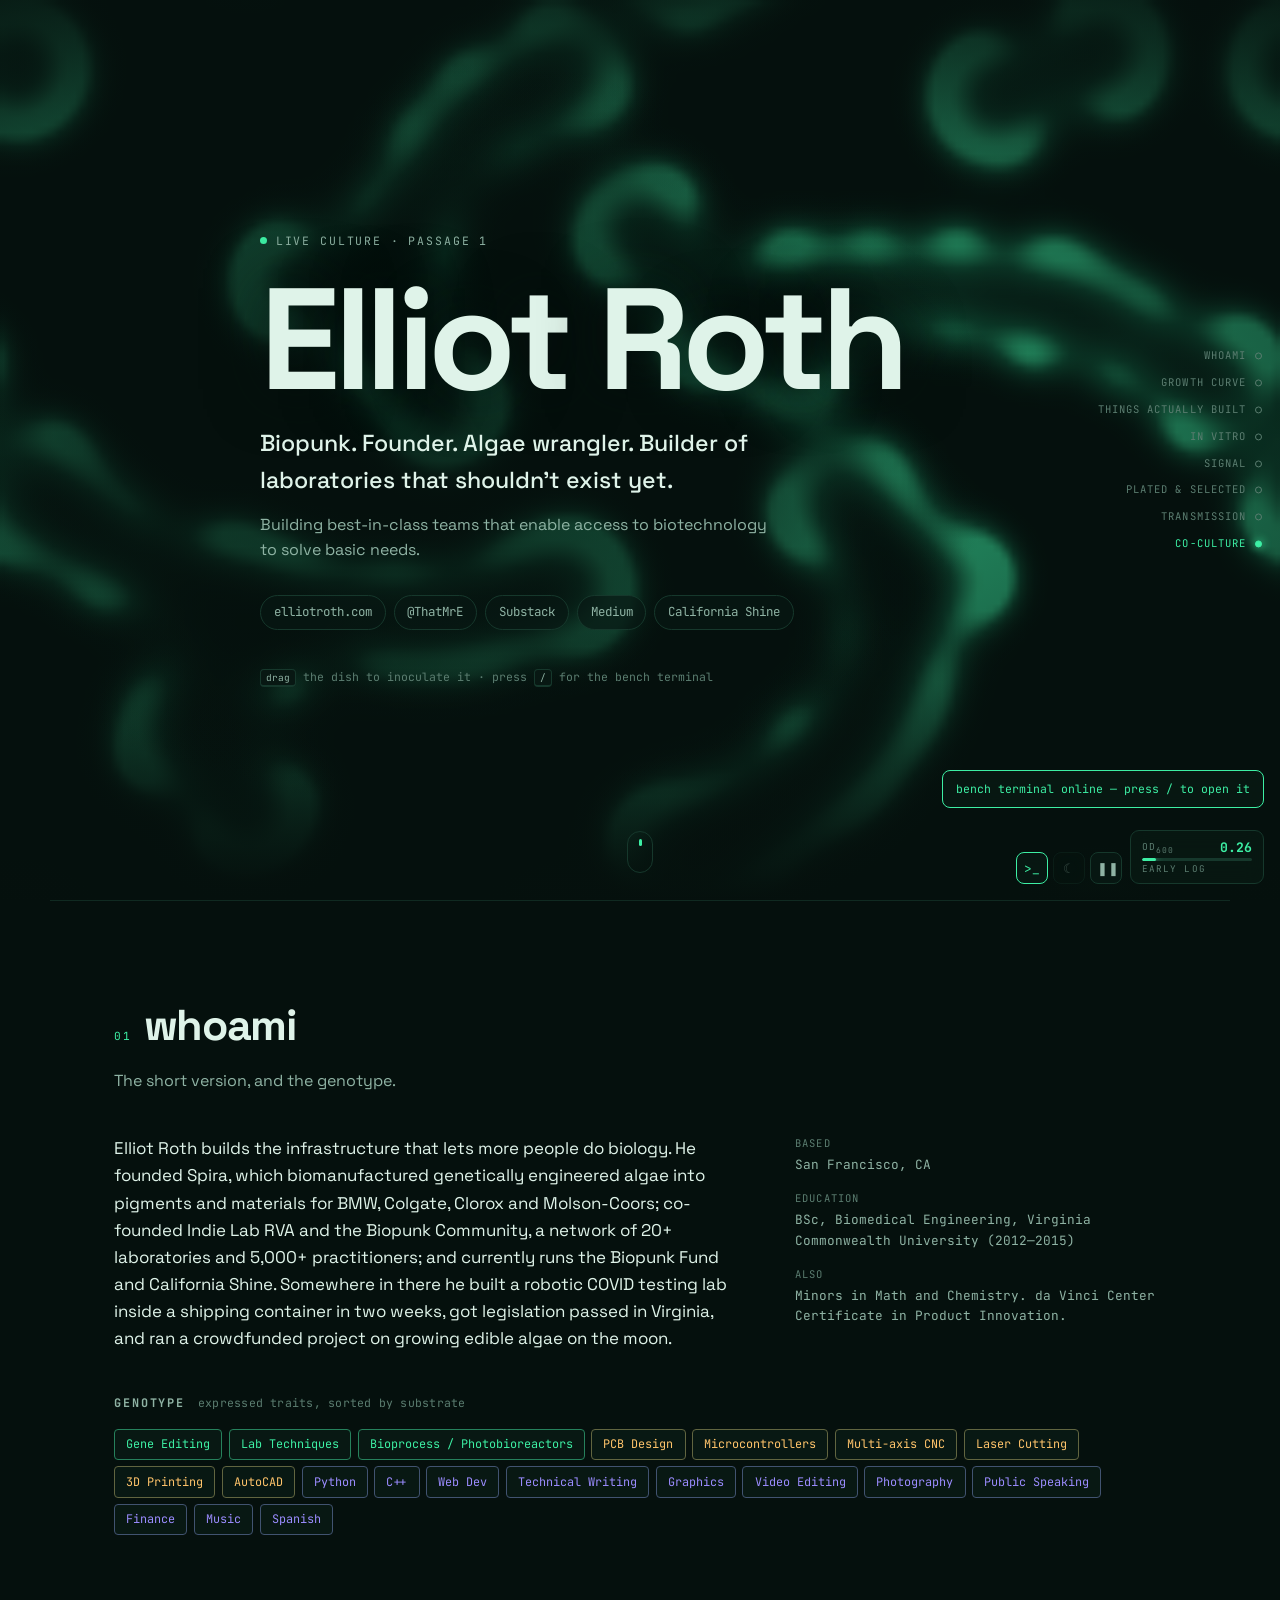
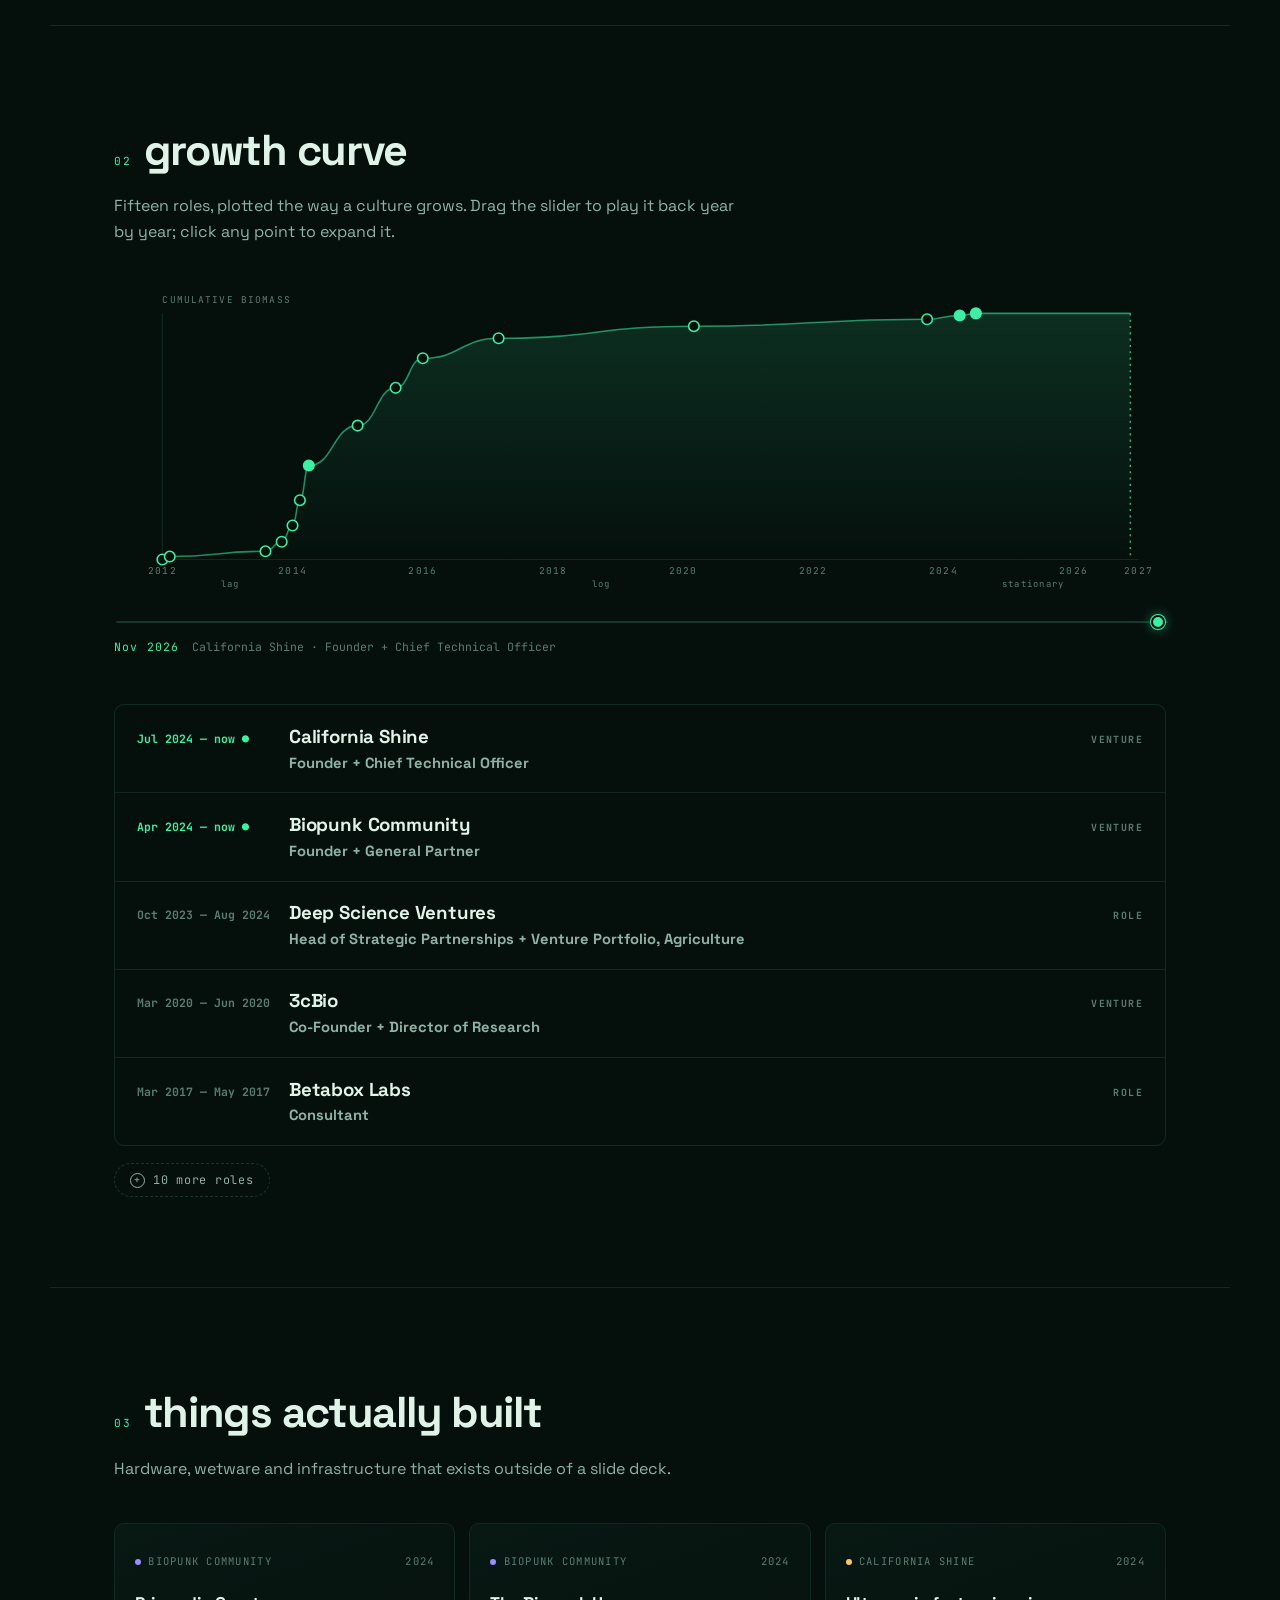
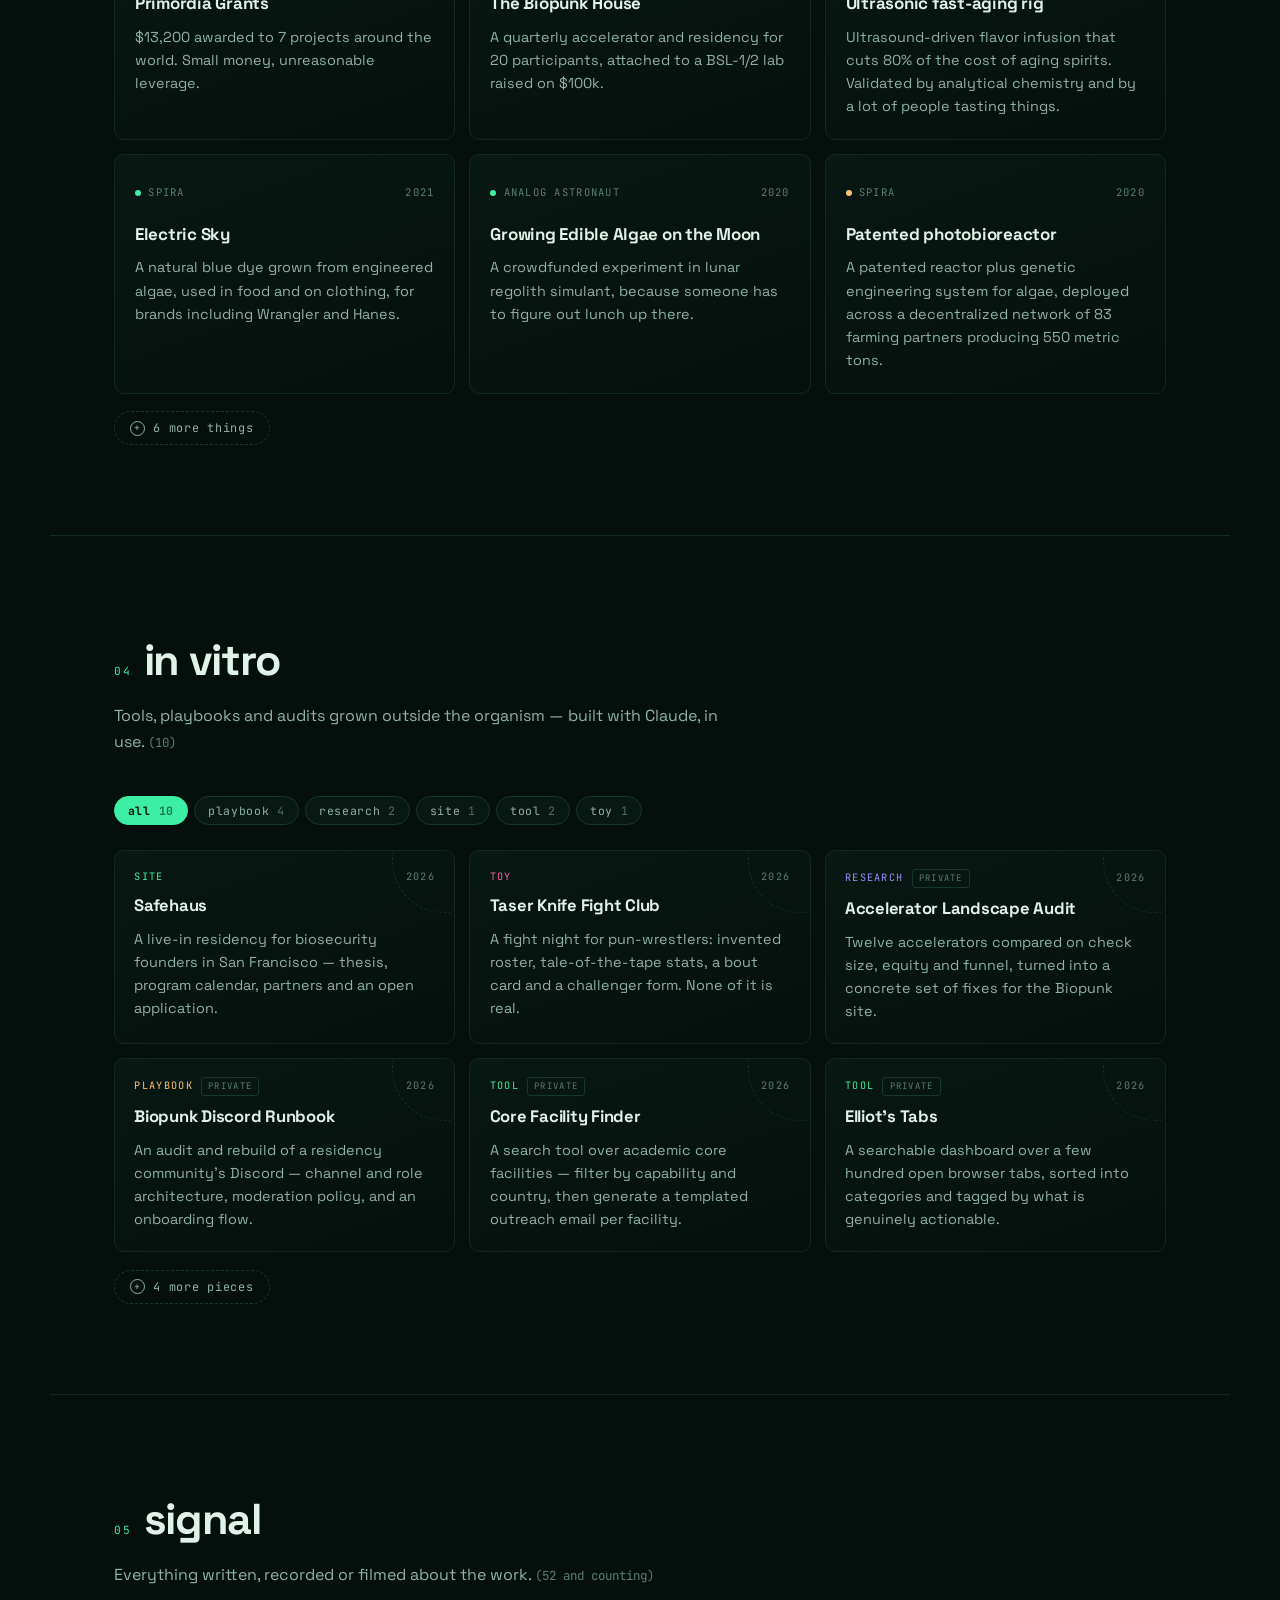
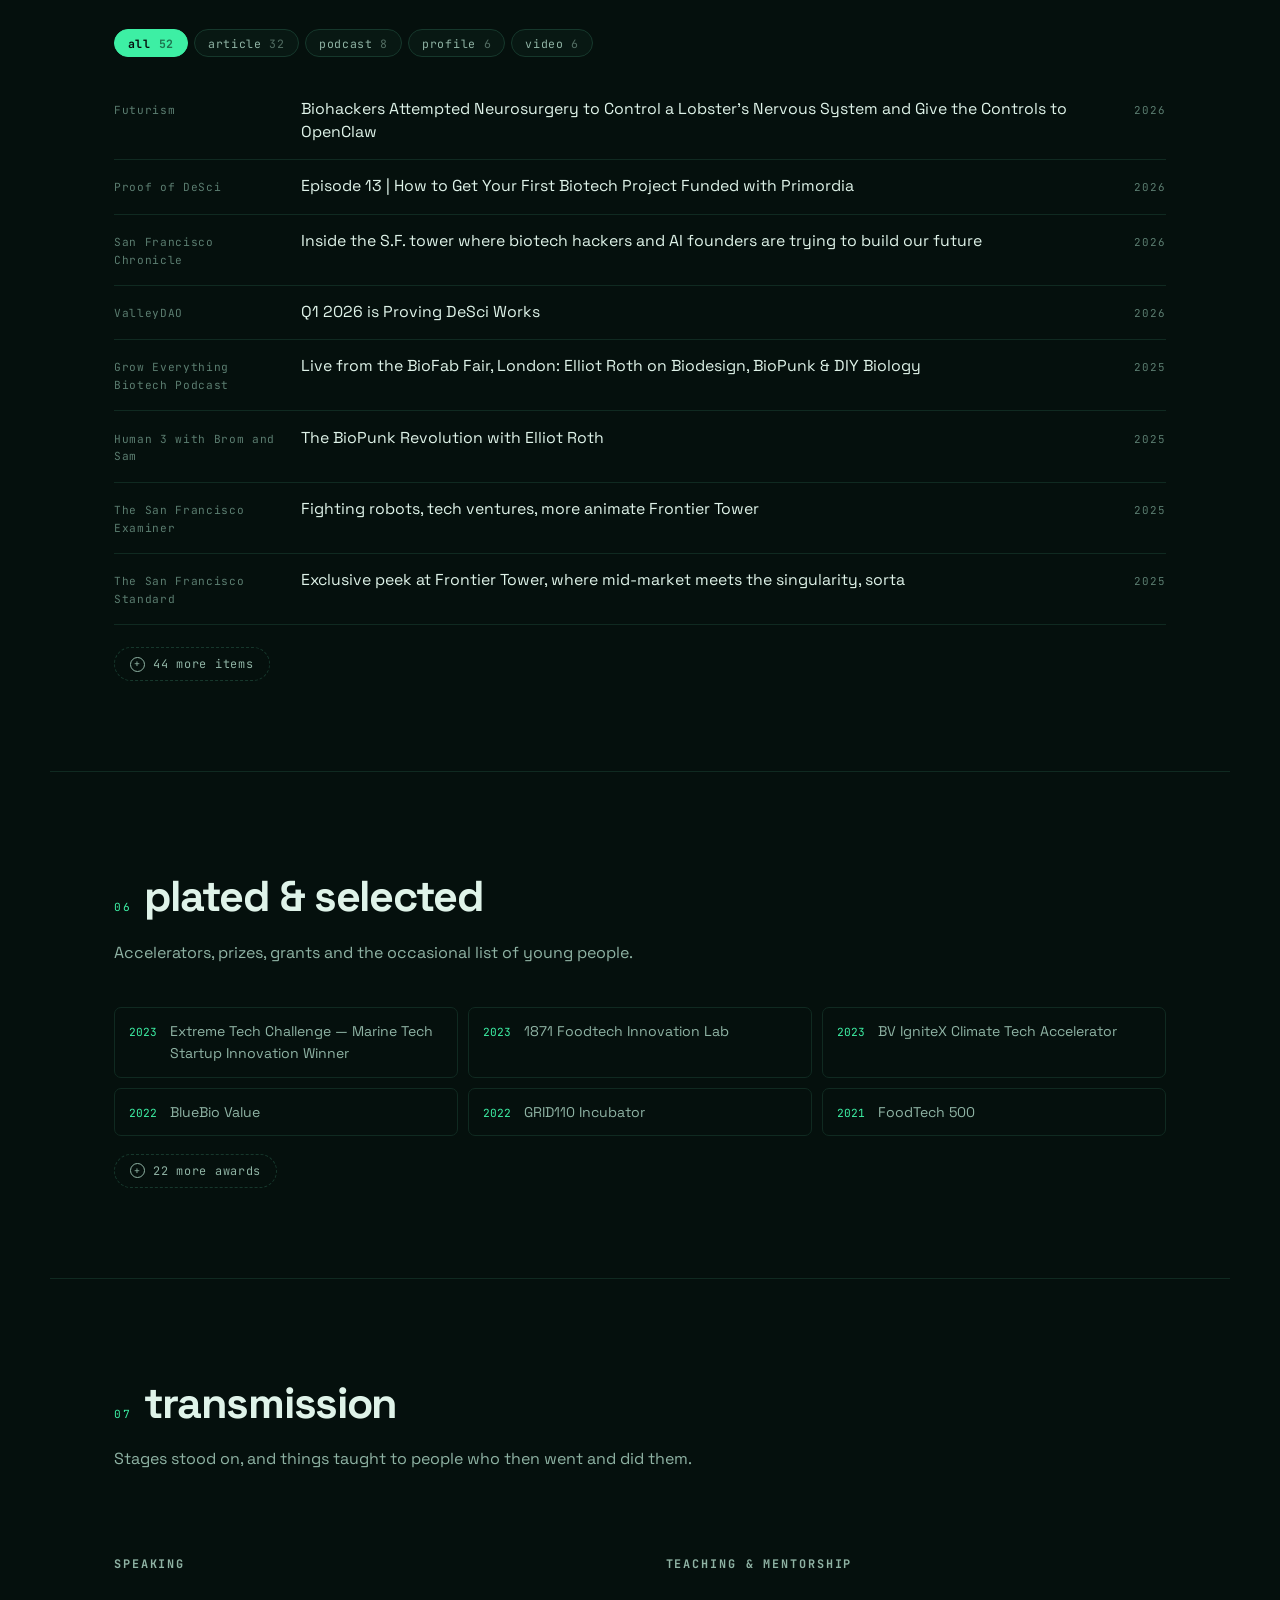
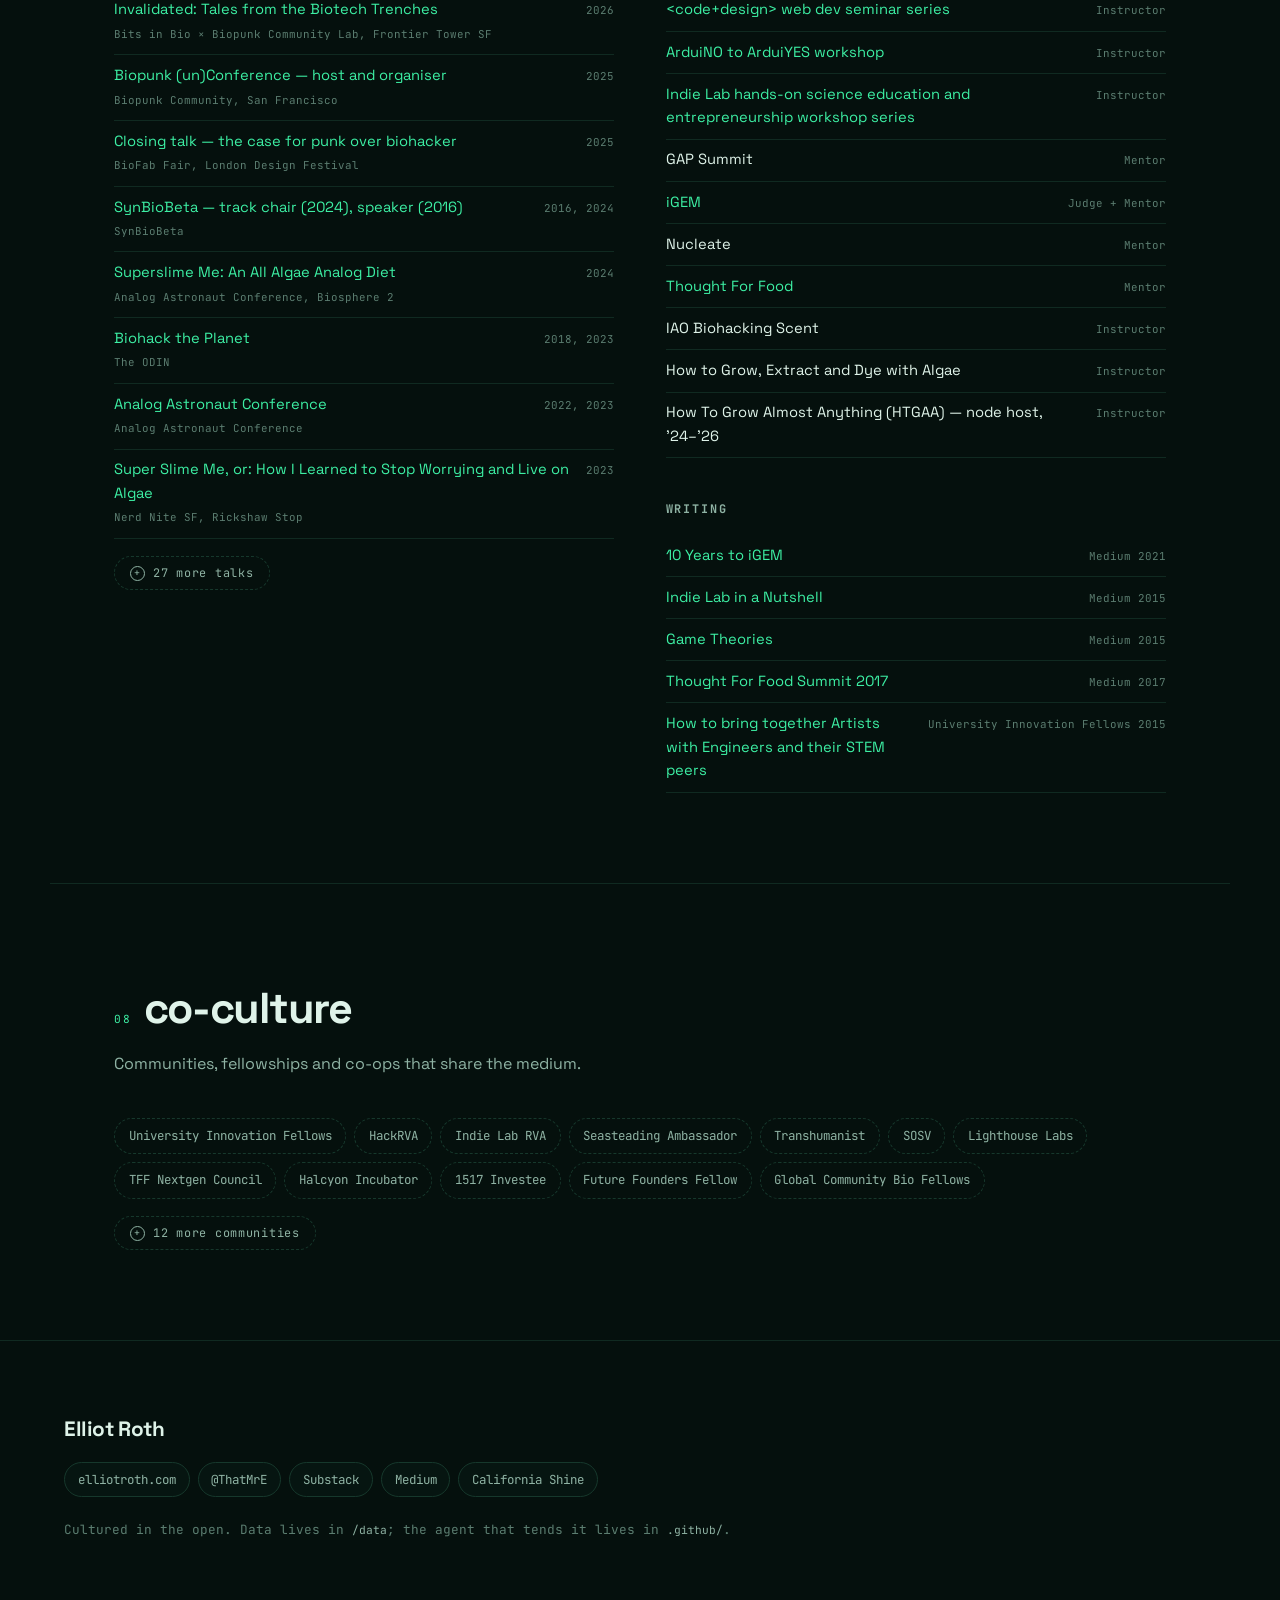
==== commit 9c25fe22: "Make the growth curve a scrubbable timeline; fix mobile overflow The curve is now played rather than" ====
--- a/index.html
+++ b/index.html
@@ -59,7 +59,7 @@
   <section id="work" class="sec" data-rail="work">
     <div class="sec__head">
       <h2><span class="sec__idx">02</span> growth curve</h2>
-      <p class="sec__sub">Fifteen roles, plotted the way a culture grows. Hover a point; click to expand.</p>
+      <p class="sec__sub">Fifteen roles, plotted the way a culture grows. Drag the slider to play it back year by year; click any point to expand it.</p>
     </div>
     <div class="curve" id="curve"></div>
     <ol class="roles" id="roles"></ol>
--- a/assets/css/main.css
+++ b/assets/css/main.css
@@ -238,6 +238,14 @@
 .curve .node:hover circle:not(.hit), .curve .node:focus-visible circle:not(.hit) { fill: var(--accent); r: 7; }
 .curve .node.is-current circle:not(.hit) { fill: var(--accent); }
 .curve .node text { font-family: var(--mono); font-size: 8.5px; fill: var(--ink-2); opacity: 0; transition: opacity .2s; pointer-events: none; }
+
+/* Not yet reached by the playhead. */
+.curve .node { transition: opacity .25s; }
+.curve .node.is-future { opacity: .16; pointer-events: none; }
+.curve .playhead {
+  stroke: var(--accent); stroke-width: 1; stroke-dasharray: 2 4; opacity: 0;
+  transition: opacity .25s;
+}
 .curve .node:hover text, .curve .node:focus-visible text { opacity: 1; }
 
 .roles { list-style: none; margin: 0; padding: 0; display: grid; gap: 1px; background: var(--line-soft); border: 1px solid var(--line-soft); border-radius: var(--r); overflow: hidden; }
@@ -333,12 +341,20 @@
 /* ---------- PLAIN LISTS --------------------------------------------- */
 
 .two-col { display: grid; grid-template-columns: 1fr 1fr; gap: clamp(24px,4vw,56px); align-items: start; }
+.two-col > * { min-width: 0; }
 @media (max-width: 800px) { .two-col { grid-template-columns: 1fr; } }
 .plainlist { list-style: none; margin: 0; padding: 0; }
 .plainlist li { padding: .55rem 0; border-bottom: 1px solid var(--line-soft); font-size: .92rem; display: flex; gap: .8rem; justify-content: space-between; align-items: baseline; }
+/* Without min-width:0 a flex item refuses to shrink below its content, so a
+   long talk title shoves the nowrap year column off the side of the page. */
+.plainlist li > :first-child { min-width: 0; flex: 1 1 auto; overflow-wrap: anywhere; }
+.plainlist li > .meta { flex: 0 0 auto; }
 .plainlist a { text-decoration: none; }
 .plainlist a:hover { text-decoration: underline; }
-.plainlist .meta { font-family: var(--mono); font-size: .68rem; color: var(--ink-3); white-space: nowrap; }
+.plainlist .meta { font-family: var(--mono); font-size: .68rem; color: var(--ink-3); }
+/* Only the trailing year resists wrapping. A venue nested inside the title cell
+   must be free to wrap, or it sets the whole column's minimum width. */
+.plainlist li > .meta { white-space: nowrap; }
 
 /* ---------- CLOUD --------------------------------------------------- */
 
@@ -361,7 +377,7 @@
 /* ---------- HUD ----------------------------------------------------- */
 
 .hud {
-  position: fixed; left: 16px; bottom: 16px; z-index: 60;
+  position: fixed; right: 16px; bottom: 16px; z-index: 60;
   display: flex; align-items: flex-end; gap: 8px;
 }
 .hud__meter {
@@ -380,7 +396,7 @@
 .hud__bar { grid-column: 1 / -1; width: 110px; height: 3px; background: var(--line); border-radius: 2px; overflow: hidden; }
 .hud__bar i { display: block; height: 100%; width: 2%; background: var(--accent); border-radius: 2px; transition: width .5s cubic-bezier(.2,.8,.2,1); box-shadow: 0 0 8px var(--accent); }
 .hud__phase { grid-column: 1 / -1; font-size: .58rem; letter-spacing: .12em; text-transform: uppercase; color: var(--ink-3); }
-.hud__buttons { display: flex; gap: 5px; }
+.hud__buttons { display: flex; gap: 5px; order: -1; }
 body.term-open .hud { opacity: 0; pointer-events: none; transform: translateY(6px); }
 .hud { transition: opacity .2s, transform .2s; }
 .hud__btn {
@@ -393,7 +409,10 @@
 .hud__btn.is-locked { opacity: .35; cursor: not-allowed; }
 .hud__btn.is-on { background: var(--accent); color: var(--bg); border-color: var(--accent); }
 .hud__btn.is-ready { border-color: var(--accent); color: var(--accent); animation: blip 2.6s ease-out infinite; }
-@media (max-width: 560px) { .hud__bar { width: 78px; } }
+@media (max-width: 700px) {
+  .hud__bar, .hud__phase { display: none; }
+  .hud__meter { grid-template-columns: auto auto; padding: .42rem .6rem; gap: 0 6px; }
+}
 
 /* ---------- TERMINAL ------------------------------------------------ */
 
@@ -540,3 +559,50 @@
 @media (prefers-reduced-motion: reduce) {
   .more:active { transform: none; }
 }
+
+/* ---------- SCRUB: the timeline, played by hand ---------------------- */
+
+.scrub { margin-top: .6rem; }
+
+.scrub input[type="range"] {
+  -webkit-appearance: none; appearance: none;
+  width: 100%; height: 22px; background: transparent; cursor: ew-resize; display: block;
+}
+.scrub input[type="range"]:focus { outline: none; }
+.scrub input[type="range"]:focus-visible { outline: 2px solid var(--accent); outline-offset: 4px; border-radius: 4px; }
+
+/* track */
+.scrub input[type="range"]::-webkit-slider-runnable-track {
+  height: 2px; border-radius: 2px;
+  background: linear-gradient(to right, var(--line) 0%, var(--line) 100%);
+}
+.scrub input[type="range"]::-moz-range-track { height: 2px; border-radius: 2px; background: var(--line); }
+.scrub input[type="range"]::-moz-range-progress { height: 2px; border-radius: 2px; background: var(--accent); }
+
+/* thumb — a colony being pushed along the axis */
+.scrub input[type="range"]::-webkit-slider-thumb {
+  -webkit-appearance: none; appearance: none;
+  width: 14px; height: 14px; margin-top: -6px;
+  border-radius: 50%; background: var(--accent); border: 2px solid var(--bg);
+  box-shadow: 0 0 0 1px var(--accent), 0 0 12px color-mix(in srgb, var(--accent) 55%, transparent);
+  transition: transform .15s;
+}
+.scrub input[type="range"]::-moz-range-thumb {
+  width: 14px; height: 14px; border-radius: 50%;
+  background: var(--accent); border: 2px solid var(--bg);
+  box-shadow: 0 0 0 1px var(--accent), 0 0 12px color-mix(in srgb, var(--accent) 55%, transparent);
+}
+.scrub input[type="range"]:active::-webkit-slider-thumb { transform: scale(1.25); }
+
+.scrub__read {
+  display: flex; gap: .8rem; align-items: baseline; flex-wrap: wrap;
+  margin: .3rem 0 0; min-height: 1.3em;
+  font-family: var(--mono); font-size: .72rem;
+}
+.scrub__year { color: var(--accent); letter-spacing: .1em; flex: none; }
+.scrub__what { color: var(--ink-3); }
+
+@media (prefers-reduced-motion: reduce) {
+  .scrub input[type="range"]:active::-webkit-slider-thumb { transform: none; }
+  .curve .node { transition: none; }
+}
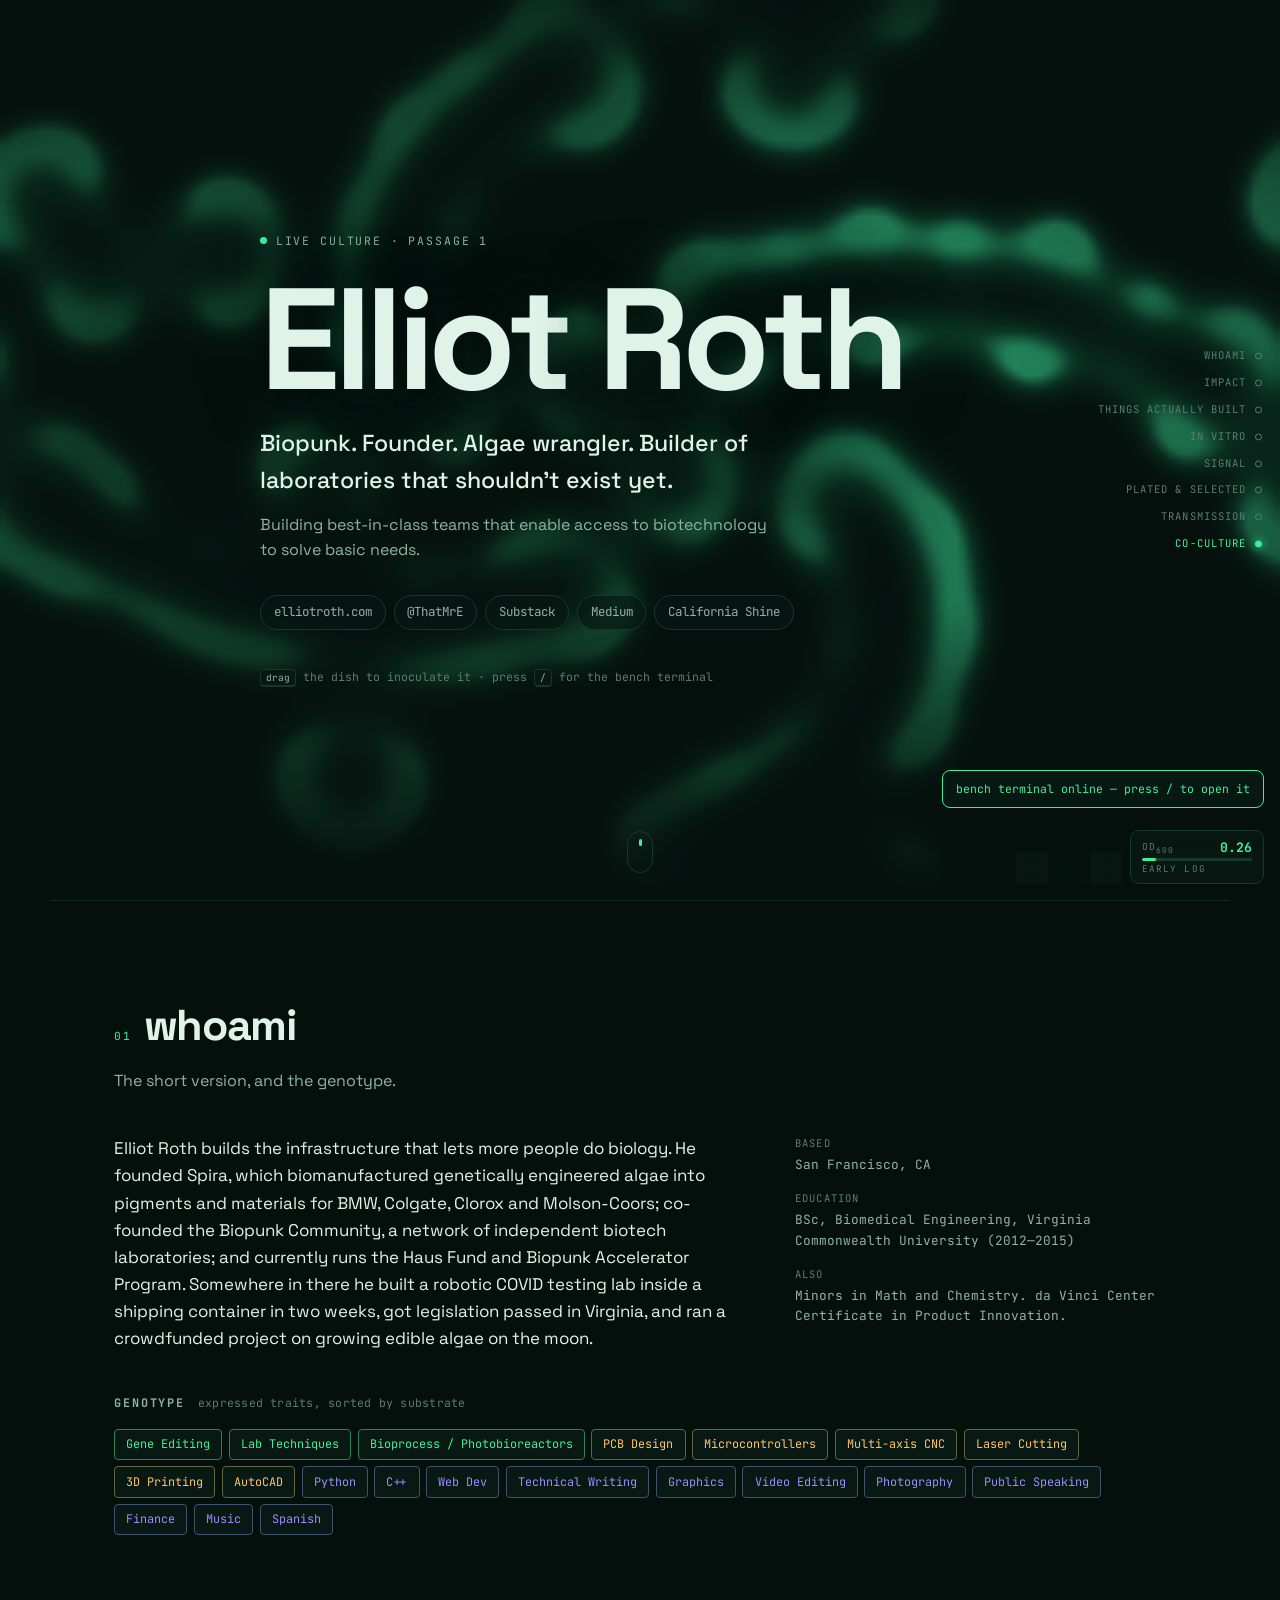
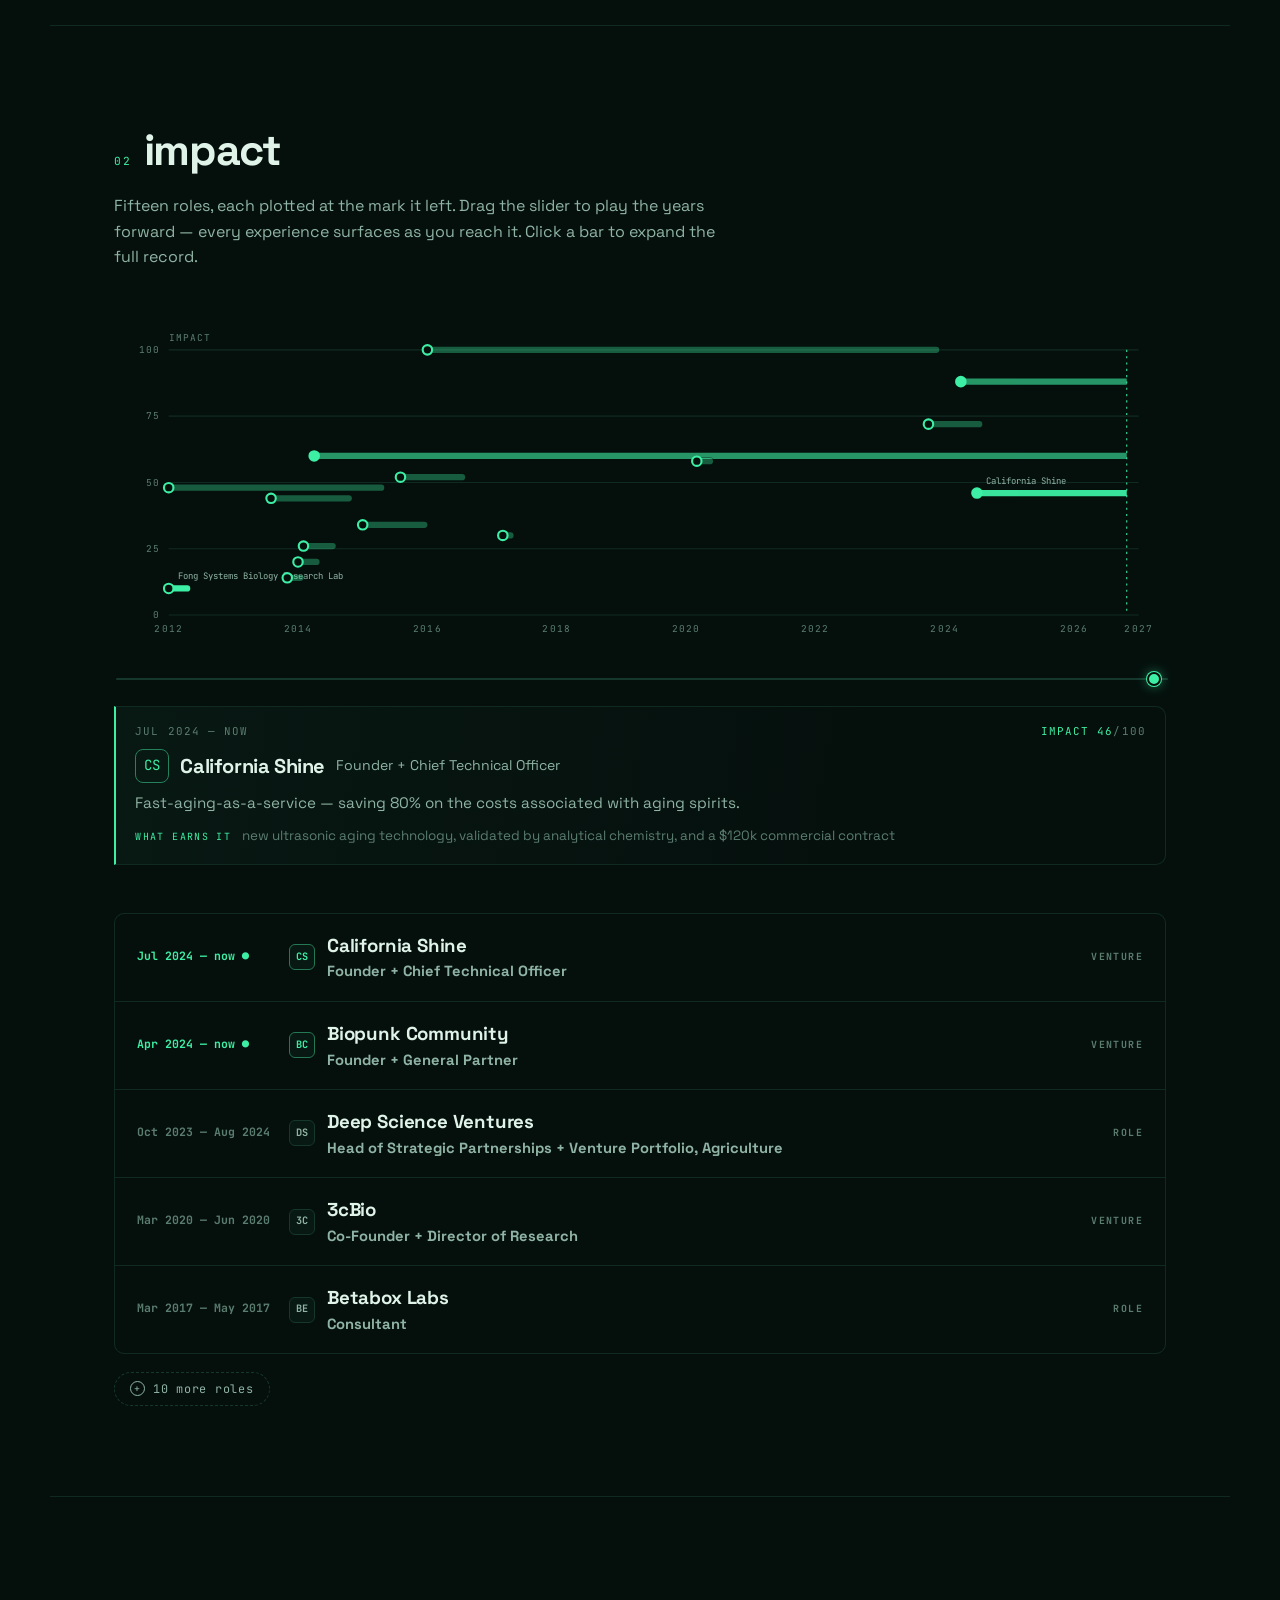
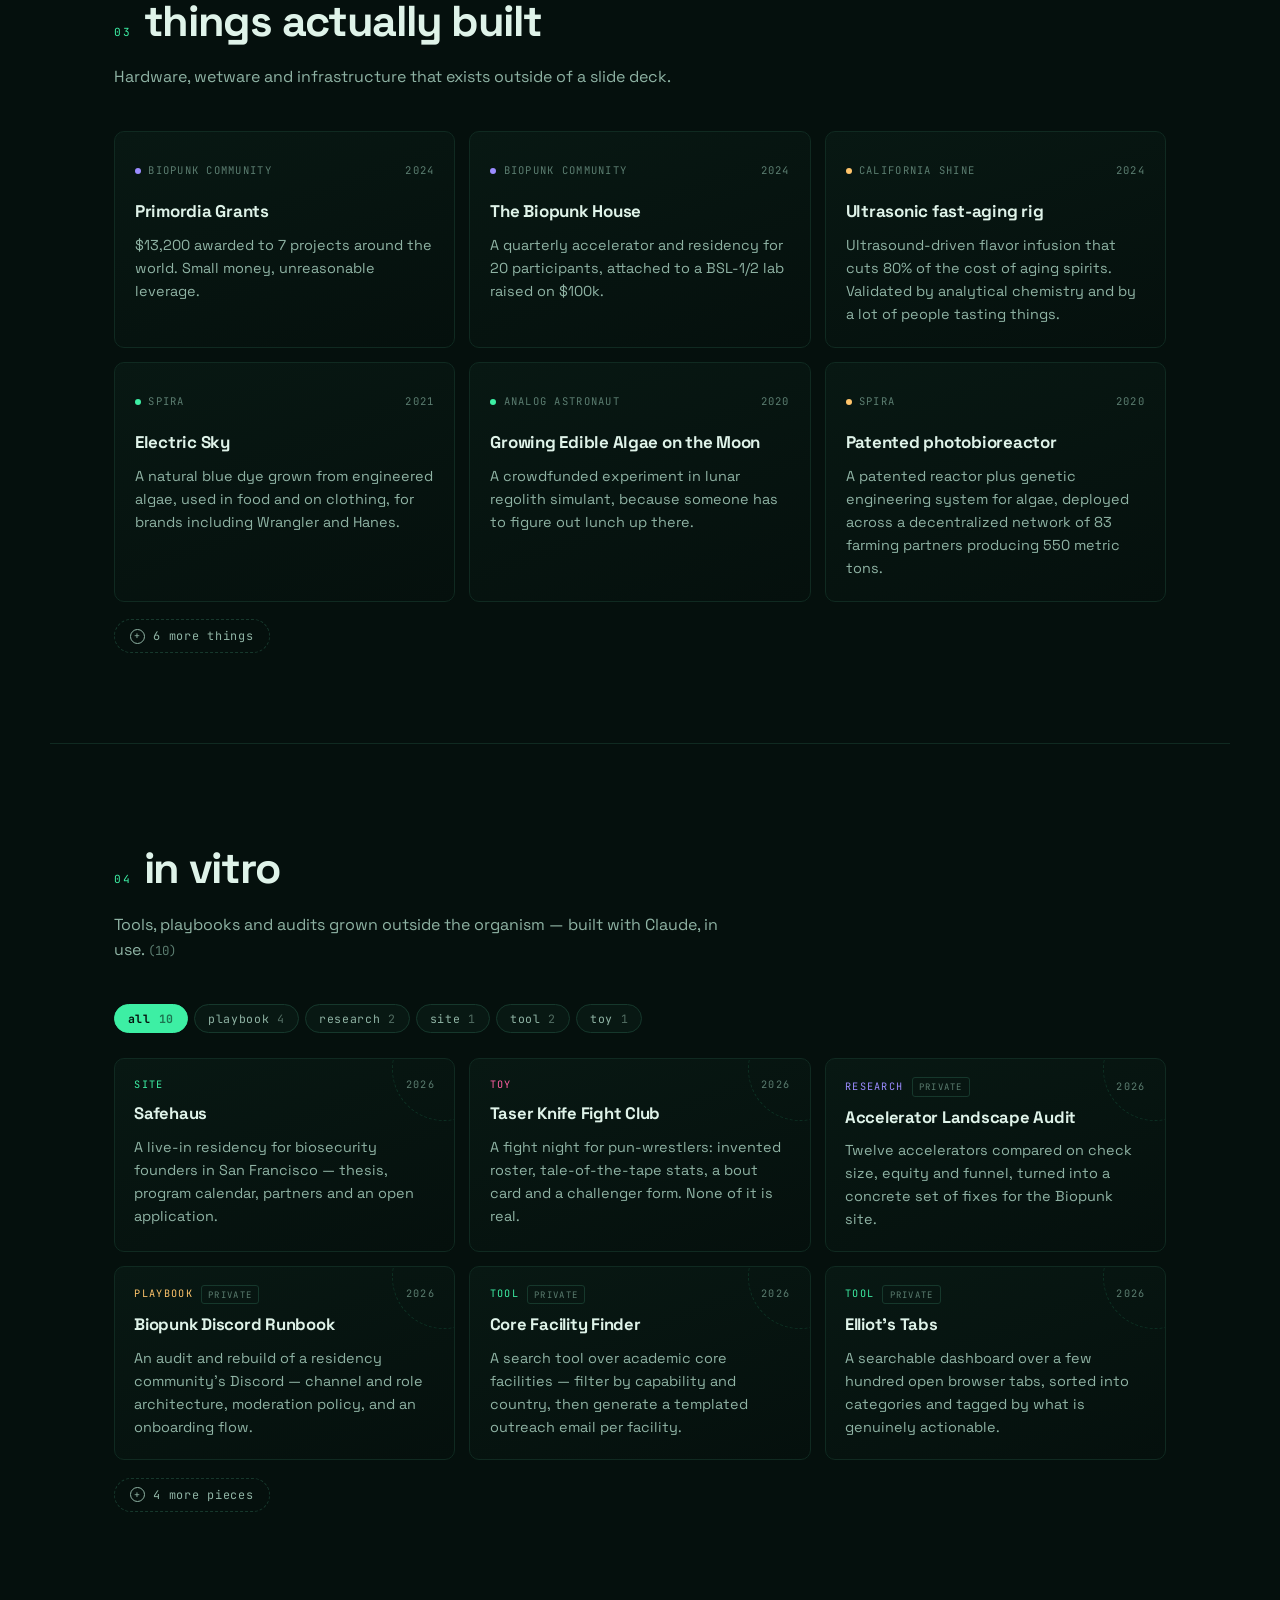
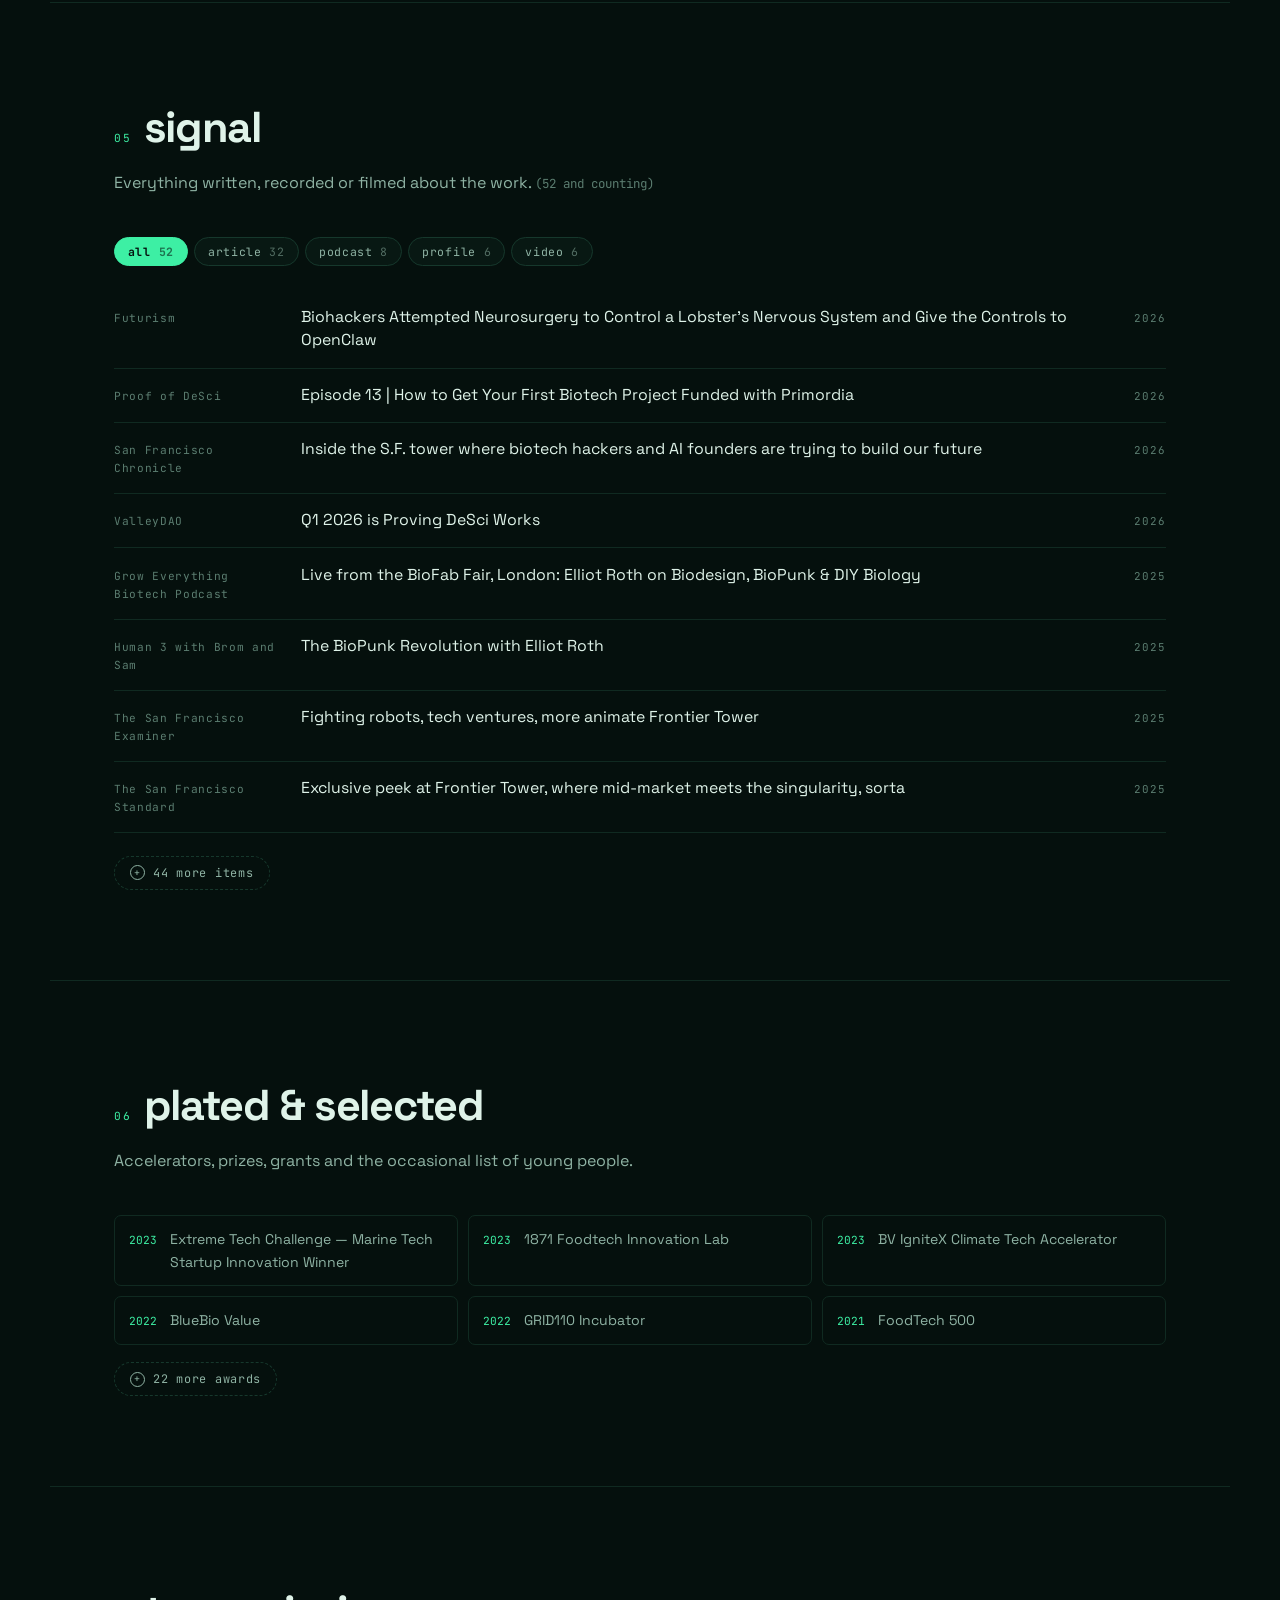
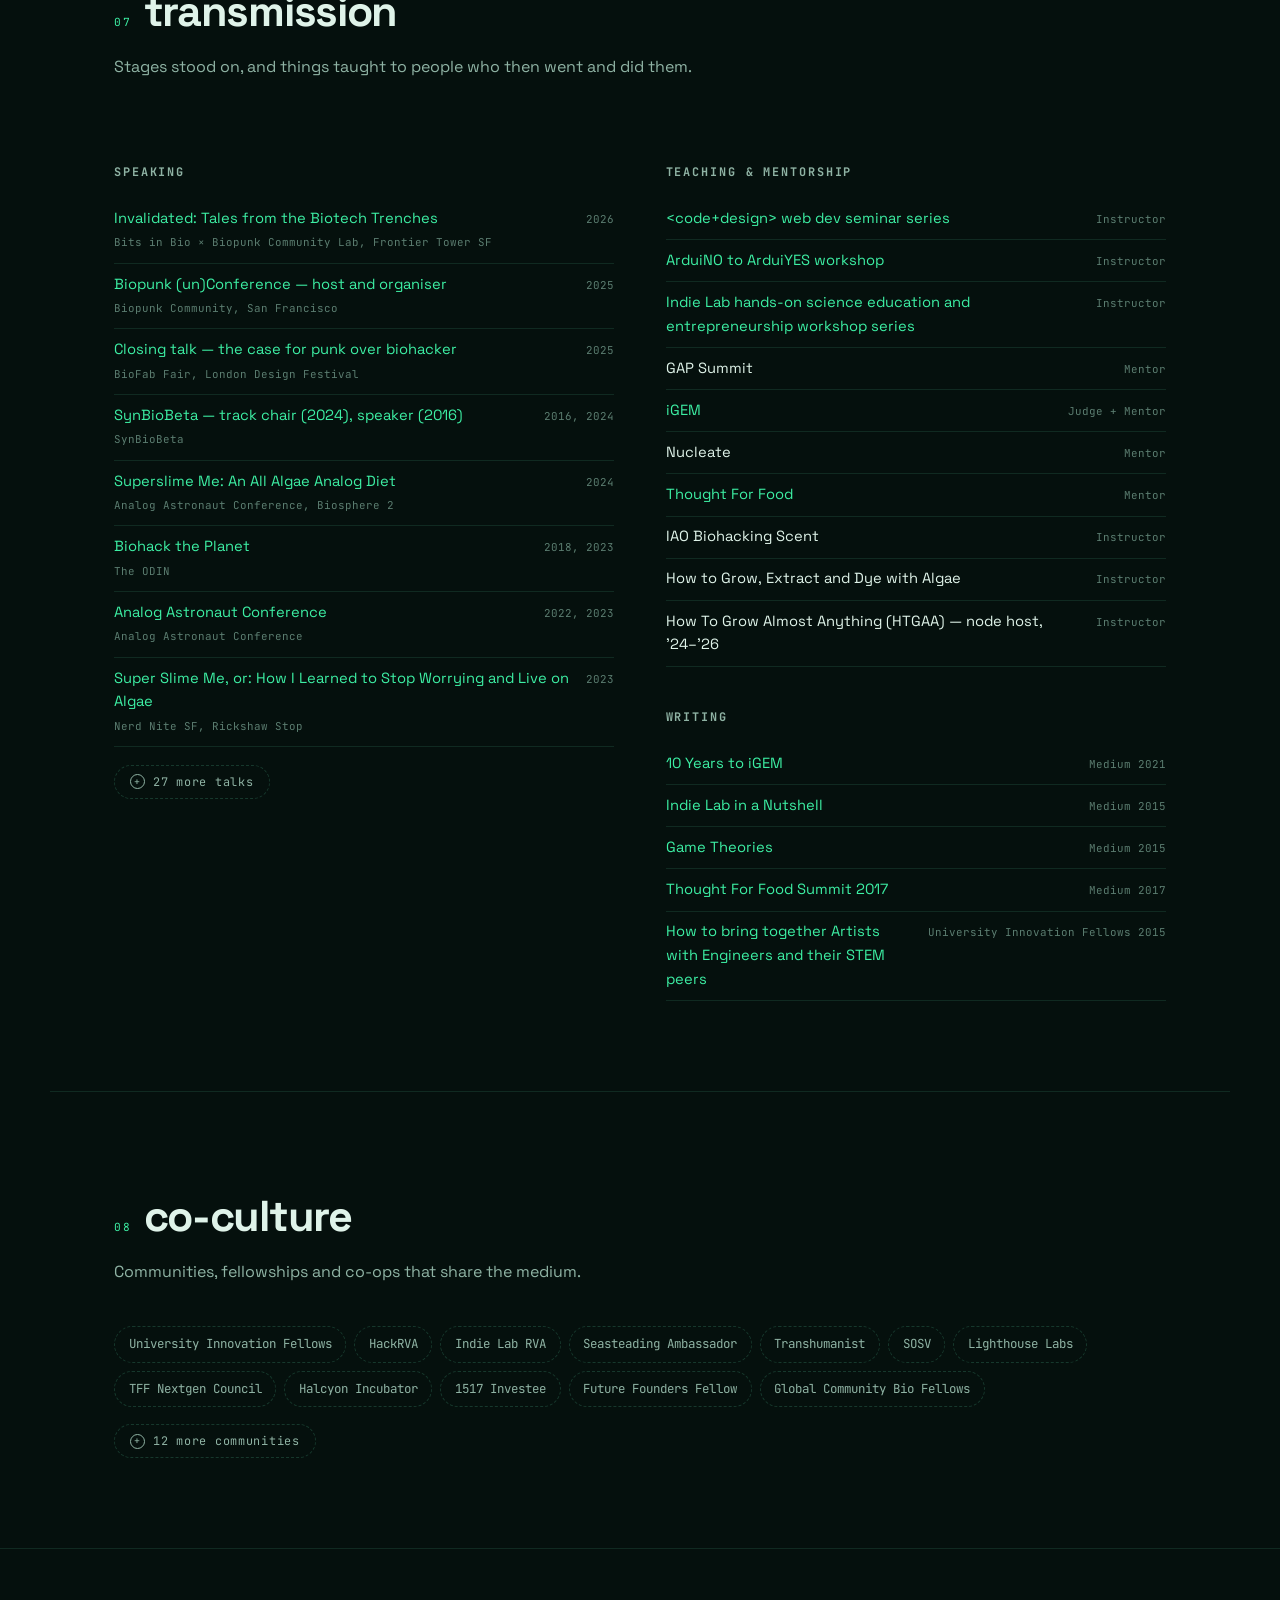
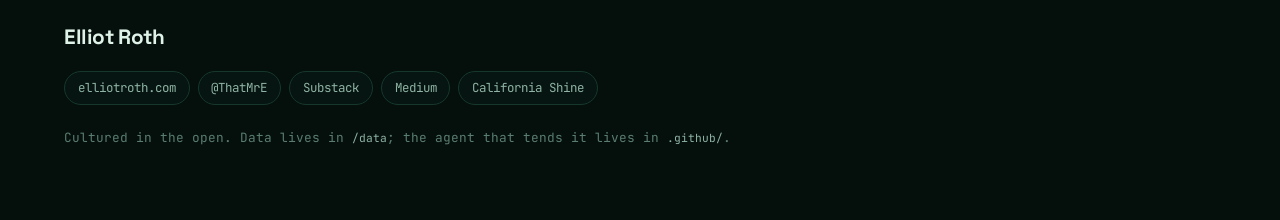
==== commit 4d83806b: "Plot impact instead of a synthetic curve; scrub pulls up each experience The y axis said "cumulative" ====
--- a/index.html
+++ b/index.html
@@ -58,8 +58,8 @@
 
   <section id="work" class="sec" data-rail="work">
     <div class="sec__head">
-      <h2><span class="sec__idx">02</span> growth curve</h2>
-      <p class="sec__sub">Fifteen roles, plotted the way a culture grows. Drag the slider to play it back year by year; click any point to expand it.</p>
+      <h2><span class="sec__idx">02</span> impact</h2>
+      <p class="sec__sub">Fifteen roles, each plotted at the mark it left. Drag the slider to play the years forward &mdash; every experience surfaces as you reach it. Click a bar to expand the full record.</p>
     </div>
     <div class="curve" id="curve"></div>
     <ol class="roles" id="roles"></ol>
--- a/assets/css/main.css
+++ b/assets/css/main.css
@@ -229,24 +229,77 @@
 .curve .grid-line { stroke: var(--line-soft); stroke-width: 1; }
 .curve .axis-lab { font-family: var(--mono); font-size: 9px; fill: var(--ink-3); letter-spacing: .12em; text-transform: uppercase; }
 .curve .phase-lab { font-family: var(--mono); font-size: 8.5px; fill: var(--ink-3); letter-spacing: .14em; }
-.curve .trace { fill: none; stroke: var(--accent); stroke-width: 1.5; opacity: .55; }
-.curve .traceFill { fill: url(#curveGrad); opacity: .3; }
-.curve .node { cursor: pointer; }
-.curve .node circle { fill: var(--bg); stroke: var(--accent); stroke-width: 1.5; transition: r .2s, fill .2s; }
-/* Generous invisible hit target — a 5px dot is not a click target. */
-.curve .node circle.hit { fill: transparent; stroke: none; }
-.curve .node:hover circle:not(.hit), .curve .node:focus-visible circle:not(.hit) { fill: var(--accent); r: 7; }
-.curve .node.is-current circle:not(.hit) { fill: var(--accent); }
-.curve .node text { font-family: var(--mono); font-size: 8.5px; fill: var(--ink-2); opacity: 0; transition: opacity .2s; pointer-events: none; }
-
-/* Not yet reached by the playhead. */
-.curve .node { transition: opacity .25s; }
-.curve .node.is-future { opacity: .16; pointer-events: none; }
+/* Marks: a thin duration bar with a start dot. One series, so one hue —
+   current roles read brighter rather than differently coloured. */
+.curve .bar { cursor: pointer; }
+.curve .bar__hit { fill: transparent; }
+.curve .bar__span {
+  fill: var(--accent); opacity: .34;
+  transition: opacity .2s;
+  /* a 2px surface ring keeps overlapping bars legible where they cross */
+  stroke: var(--bg); stroke-width: 2; paint-order: stroke;
+}
+.curve .bar__dot {
+  fill: var(--bg); stroke: var(--accent); stroke-width: 2;
+  transition: fill .2s, r .2s;
+}
+.curve .bar.is-current .bar__span { opacity: .6; }
+.curve .bar.is-current .bar__dot { fill: var(--accent); }
+.curve .bar__lab {
+  font-family: var(--mono); font-size: 8.5px; fill: var(--ink-2);
+  opacity: 0; transition: opacity .2s; pointer-events: none;
+}
+.curve .bar:hover .bar__span,
+.curve .bar:focus-visible .bar__span,
+.curve .bar.is-live .bar__span { opacity: .95; }
+.curve .bar:hover .bar__dot,
+.curve .bar:focus-visible .bar__dot,
+.curve .bar.is-live .bar__dot { fill: var(--accent); }
+.curve .bar:hover .bar__lab,
+.curve .bar:focus-visible .bar__lab,
+.curve .bar.is-live .bar__lab { opacity: 1; }
+
 .curve .playhead {
   stroke: var(--accent); stroke-width: 1; stroke-dasharray: 2 4; opacity: 0;
   transition: opacity .25s;
 }
-.curve .node:hover text, .curve .node:focus-visible text { opacity: 1; }
+
+/* The experience the playhead has reached. */
+.nowcard {
+  margin-top: 1rem; border: 1px solid var(--line-soft); border-left: 2px solid var(--accent);
+  border-radius: 0 var(--r) var(--r) 0; padding: 1rem 1.2rem 1.1rem;
+  background: linear-gradient(100deg, var(--bg-2), var(--bg) 70%);
+  min-height: 8.5rem;
+}
+.nowcard.is-in { animation: nowcard-in .45s cubic-bezier(.2,.8,.2,1) both; }
+@keyframes nowcard-in {
+  from { opacity: 0; transform: translateY(6px); }
+  to   { opacity: 1; transform: none; }
+}
+.nowcard__meta {
+  margin: 0 0 .5rem; display: flex; justify-content: space-between; gap: 1rem;
+  align-items: baseline; flex-wrap: wrap;
+  font-family: var(--mono); font-size: .68rem; letter-spacing: .1em; text-transform: uppercase;
+}
+.nowcard__when { color: var(--ink-3); }
+.nowcard__impact { color: var(--accent); }
+.nowcard__impact span { color: var(--ink-3); }
+.nowcard__org {
+  margin: 0 0 .5rem; font-size: 1.25rem; letter-spacing: -.02em; line-height: 1.2;
+  display: flex; gap: .7rem; align-items: baseline; flex-wrap: wrap;
+}
+.nowcard__org span { font-size: .88rem; font-weight: 400; color: var(--ink-2); letter-spacing: 0; }
+.nowcard__tag { margin: 0 0 .6rem; color: var(--ink-2); font-size: .95rem; }
+.nowcard__why { margin: 0; color: var(--ink-3); font-size: .84rem; }
+.nowcard__why span {
+  font-family: var(--mono); font-size: .62rem; letter-spacing: .14em; text-transform: uppercase;
+  color: var(--accent); margin-right: .5rem;
+}
+.nowcard__idle { margin: 0; color: var(--ink-3); font-family: var(--mono); font-size: .8rem; }
+
+@media (prefers-reduced-motion: reduce) {
+  .nowcard.is-in { animation: none; }
+}
 
 .roles { list-style: none; margin: 0; padding: 0; display: grid; gap: 1px; background: var(--line-soft); border: 1px solid var(--line-soft); border-radius: var(--r); overflow: hidden; }
 .role { background: var(--bg); transition: background .2s; }
@@ -606,3 +659,34 @@
   .scrub input[type="range"]:active::-webkit-slider-thumb { transform: none; }
   .curve .node { transition: none; }
 }
+
+/* ---------- ORG MARKS ------------------------------------------------ */
+
+.mark {
+  flex: 0 0 auto;
+  width: 26px; height: 26px; border-radius: 6px;
+  display: inline-grid; place-items: center;
+  border: 1px solid var(--line);
+  background: var(--bg-2);
+  font-family: var(--mono); font-size: .64rem; font-weight: 700; letter-spacing: .04em;
+  color: var(--ink-2);
+  transition: border-color .2s, color .2s, background .2s;
+}
+/* A real logo file is painted, not drawn: the mask takes the artwork's alpha
+   and fills it with currentColor, so any source image lands monochrome and
+   follows the palette — moon mode included. */
+.mark--img {
+  background: currentColor;
+  color: var(--ink-2);
+  border-color: transparent;
+  -webkit-mask: var(--mark-src) center / 78% 78% no-repeat;
+  mask: var(--mark-src) center / 78% 78% no-repeat;
+}
+.mark--lg { width: 34px; height: 34px; border-radius: 8px; font-size: .78rem; }
+
+.role:hover .mark, .role.is-open .mark { border-color: color-mix(in srgb, var(--accent) 45%, var(--line)); color: var(--accent); }
+.role.is-current .mark { color: var(--accent); border-color: color-mix(in srgb, var(--accent) 35%, var(--line)); }
+.nowcard .mark { color: var(--accent); border-color: color-mix(in srgb, var(--accent) 40%, var(--line)); }
+
+.role__id { display: flex; align-items: center; gap: .75rem; min-width: 0; }
+.nowcard__org { align-items: center; }
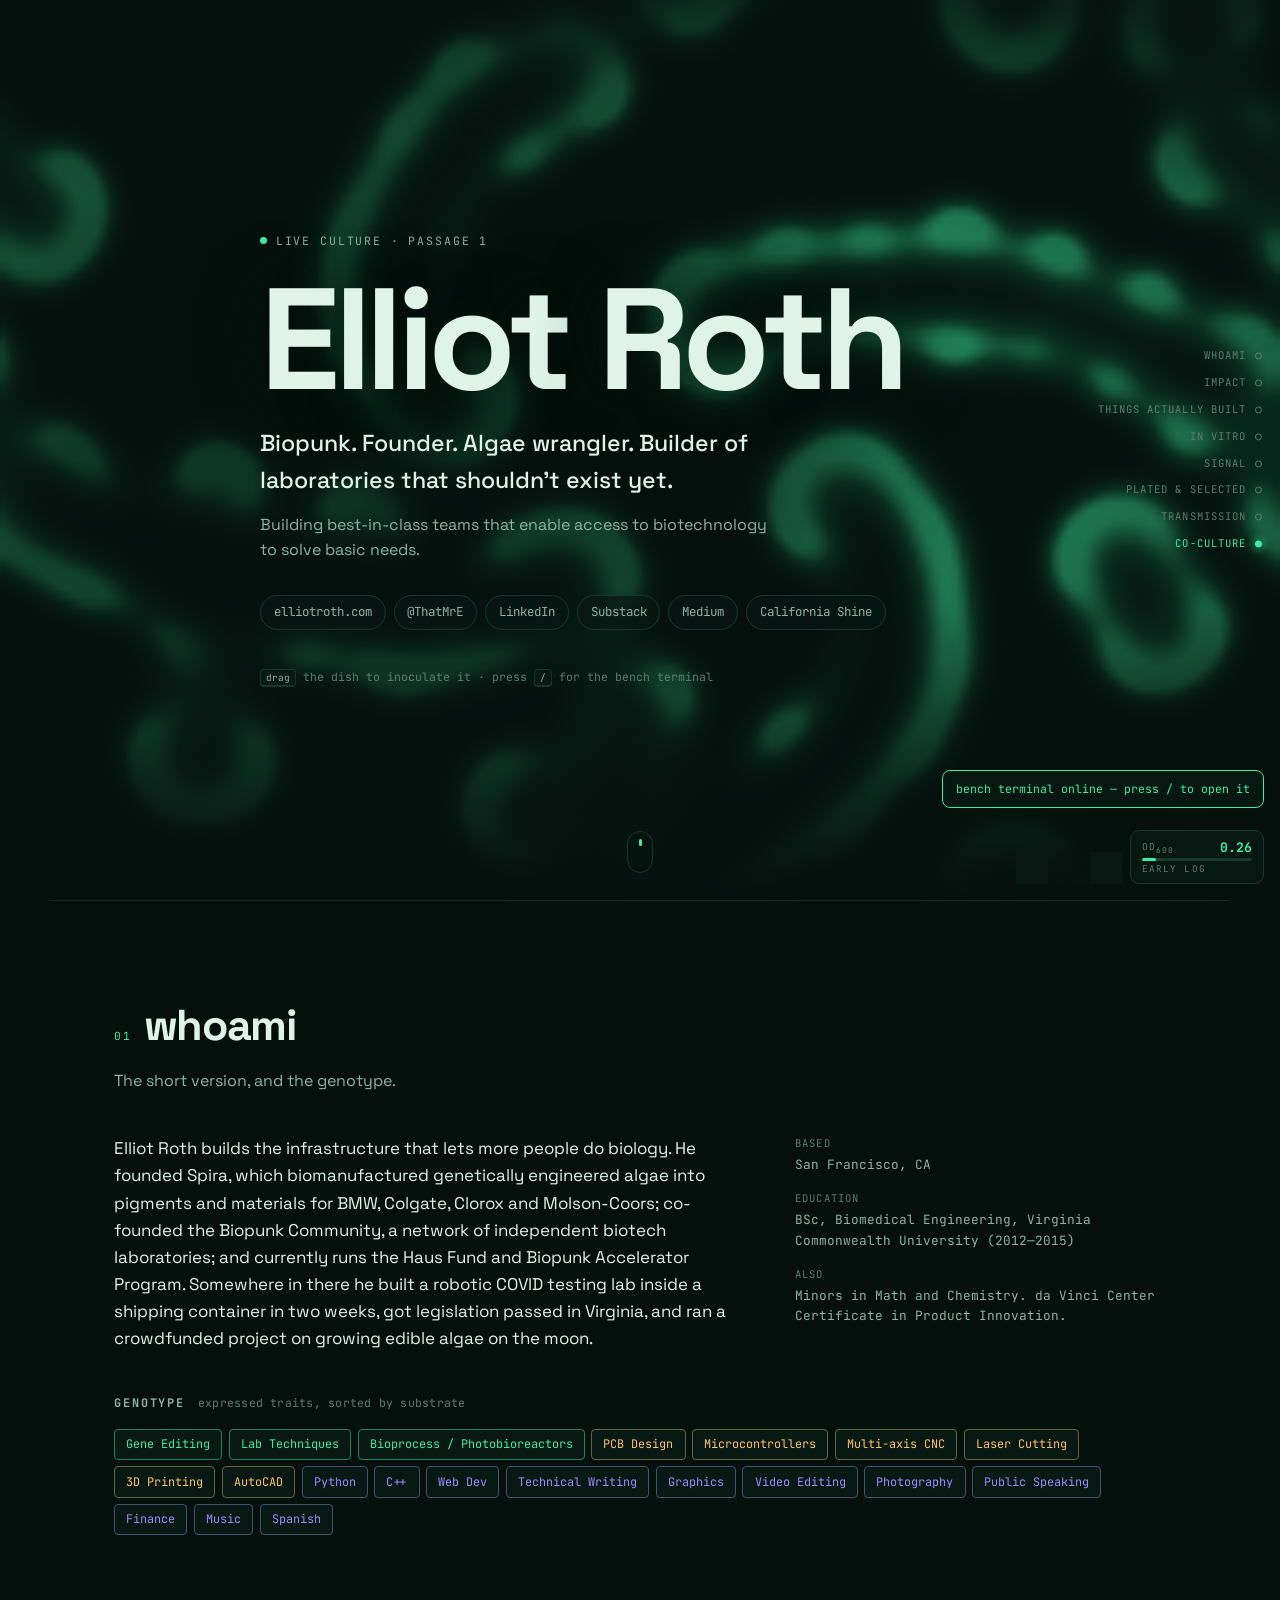
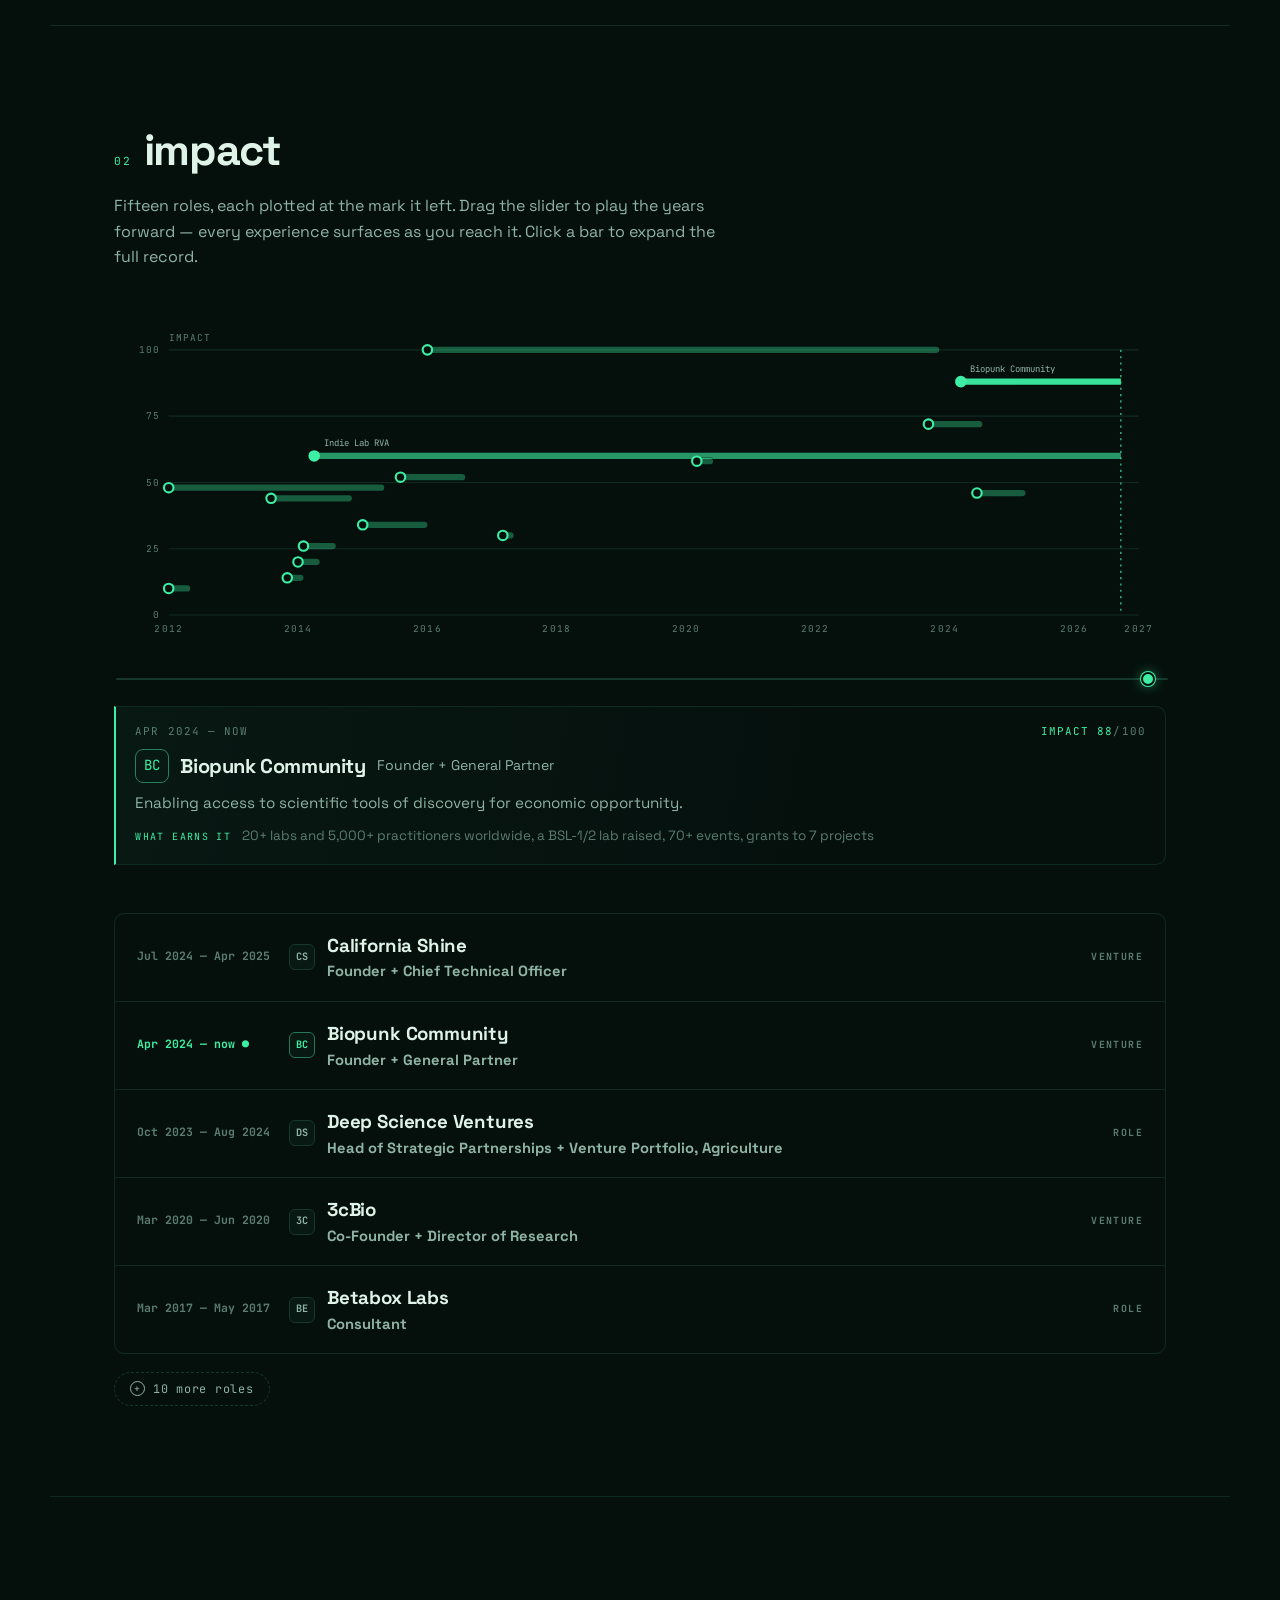
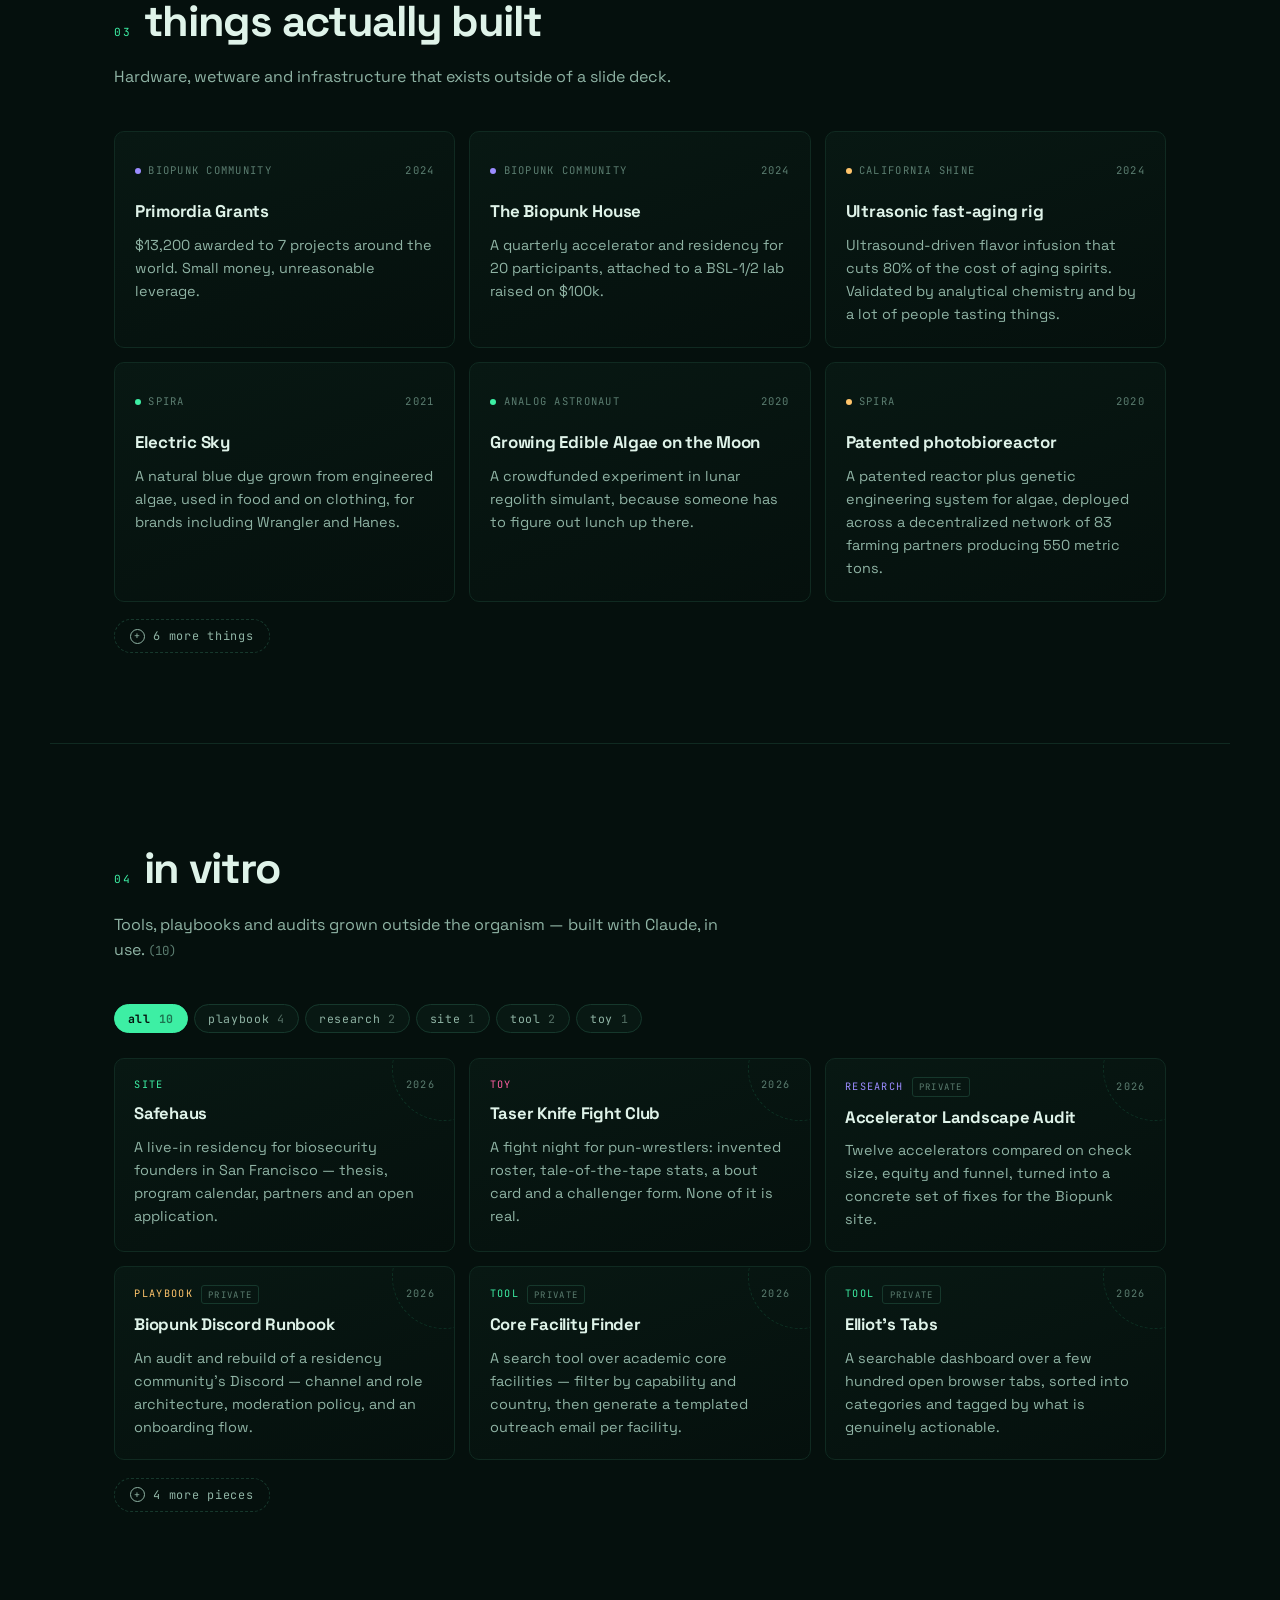
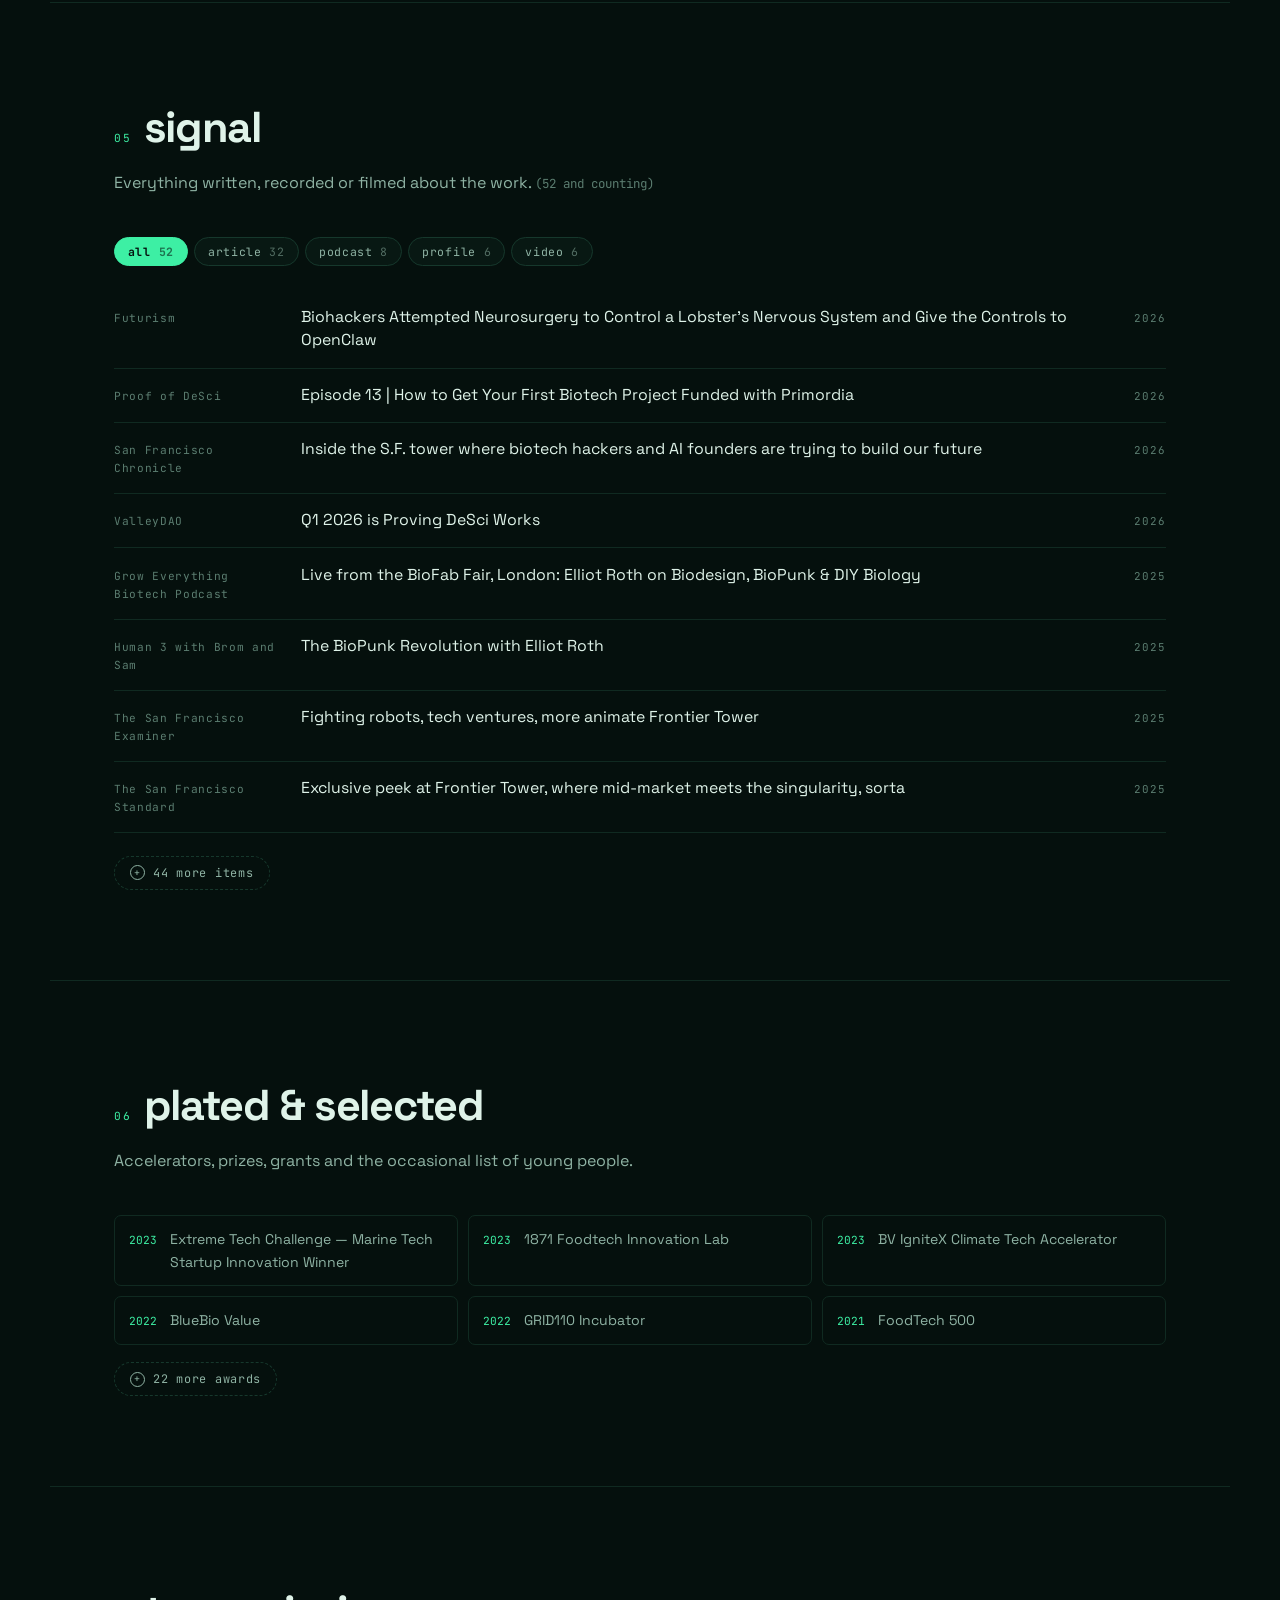
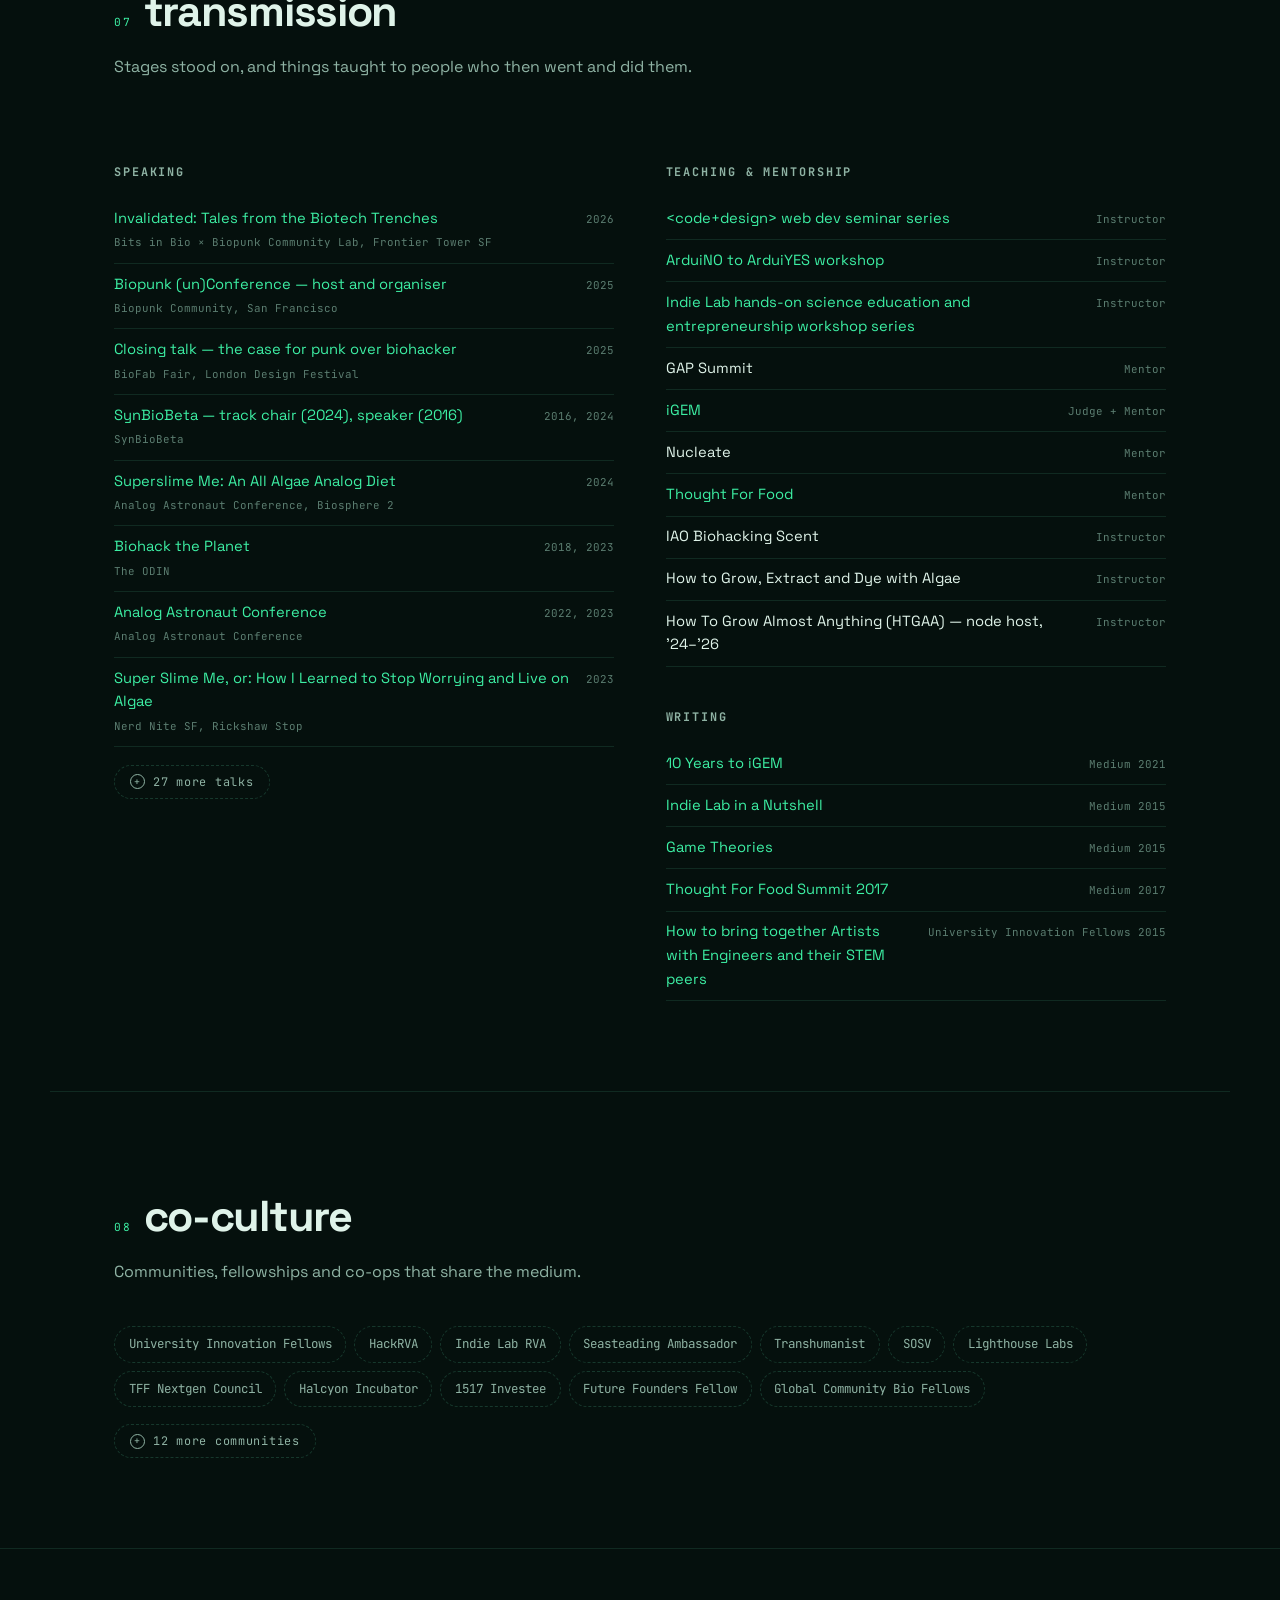
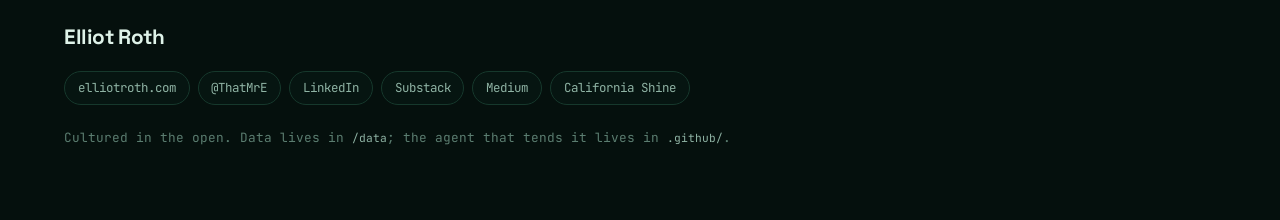
==== commit 44783643: "Add the LinkedIn profile and a real link-preview card The site declared twitter:card = summary_large" ====
--- a/index.html
+++ b/index.html
@@ -11,7 +11,15 @@
 <meta property="og:title" content="Elliot Roth — biopunk, founder, algae wrangler">
 <meta property="og:description" content="Ventures, press, awards, talks and things built. A portfolio that grows while you read it.">
 <meta property="og:url" content="https://elliotroth.me/">
+<meta property="og:site_name" content="Elliot Roth">
+<meta property="og:image" content="https://elliotroth.me/assets/og.png">
+<meta property="og:image:width" content="1200">
+<meta property="og:image:height" content="630">
+<meta property="og:image:type" content="image/png">
+<meta property="og:image:alt" content="Elliot Roth — biopunk, founder, algae wrangler. A frame of the reaction-diffusion culture that runs on elliotroth.me.">
 <meta name="twitter:card" content="summary_large_image">
+<meta name="twitter:image" content="https://elliotroth.me/assets/og.png">
+<meta name="twitter:image:alt" content="Elliot Roth — biopunk, founder, algae wrangler.">
 <meta name="twitter:creator" content="@ThatMrE">
 <meta name="theme-color" content="#05100d">
 <link rel="icon" href="data:image/svg+xml,%3Csvg xmlns='http://www.w3.org/2000/svg' viewBox='0 0 100 100'%3E%3Ccircle cx='50' cy='50' r='46' fill='%2305100d' stroke='%233defa4' stroke-width='6'/%3E%3Ccircle cx='36' cy='40' r='9' fill='%233defa4'/%3E%3Ccircle cx='62' cy='55' r='13' fill='%233defa4' opacity='.75'/%3E%3Ccircle cx='44' cy='68' r='6' fill='%23ff5fa2'/%3E%3C/svg%3E">
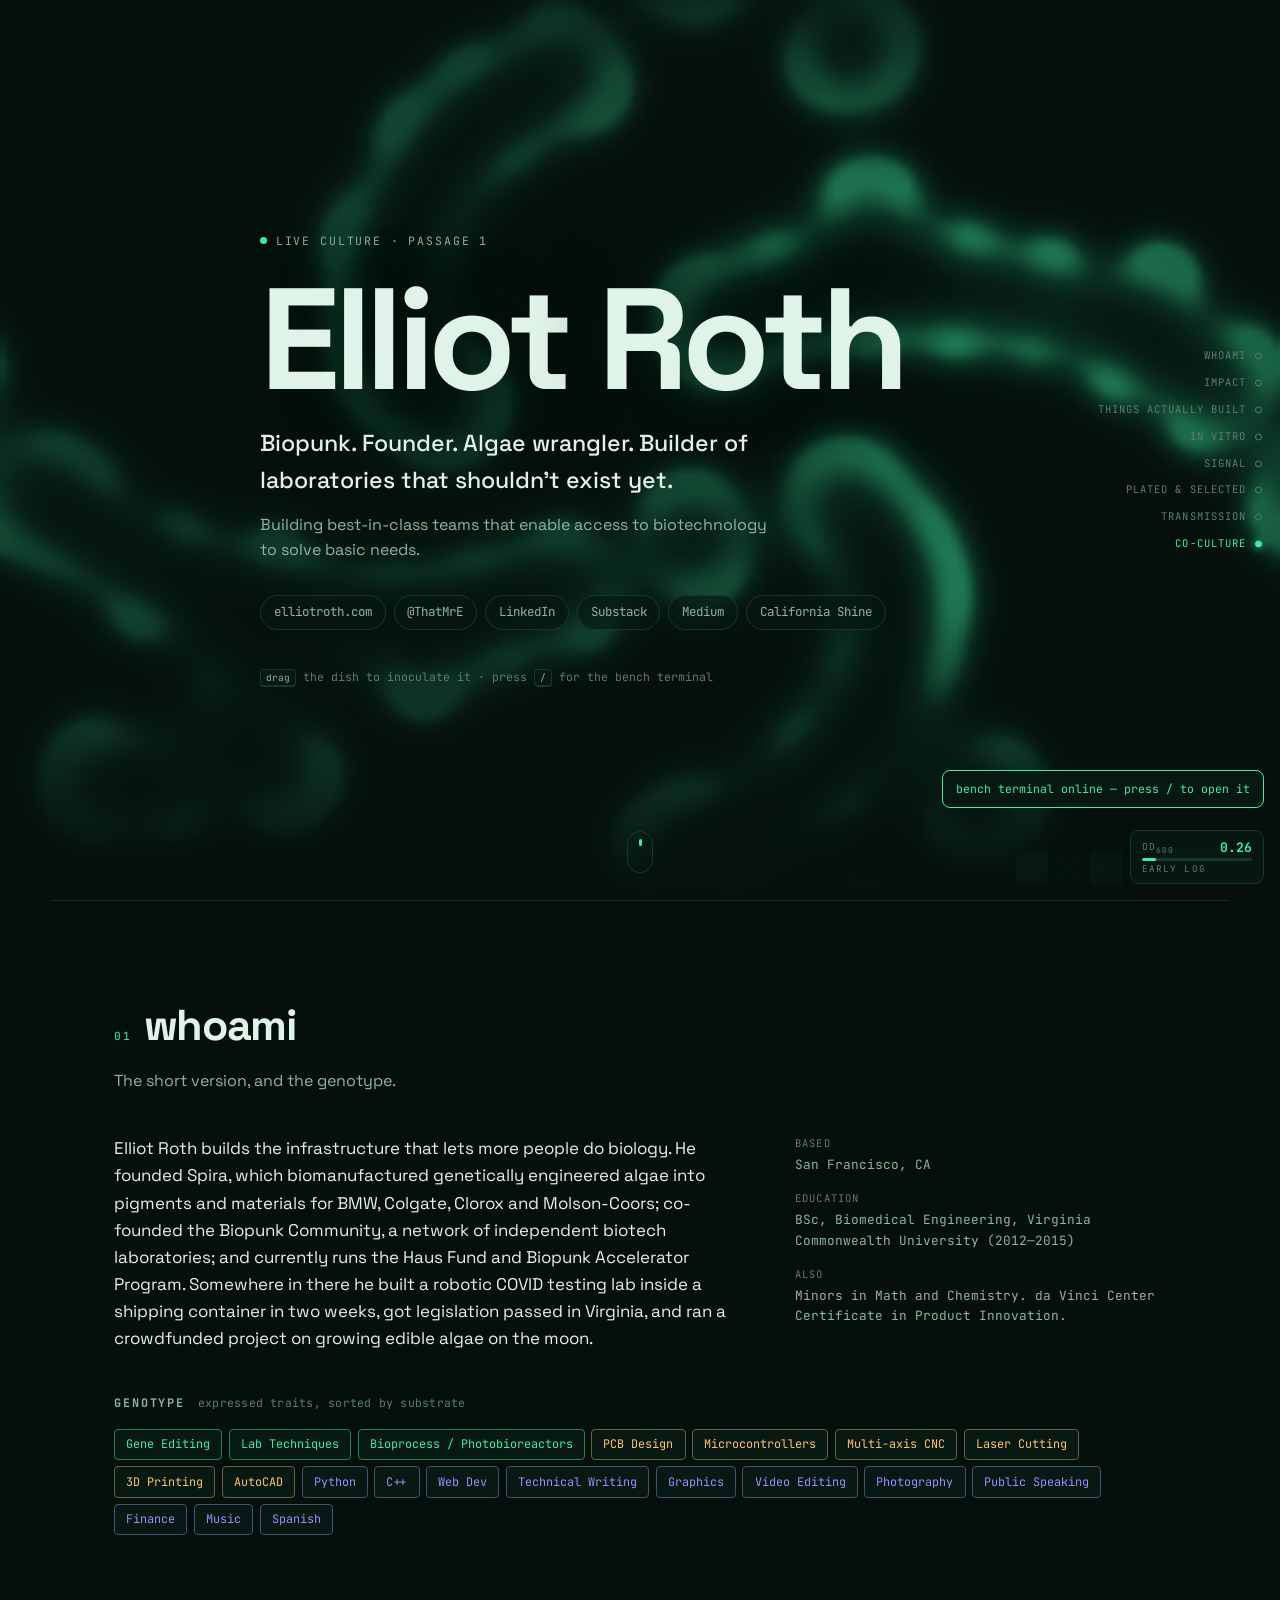
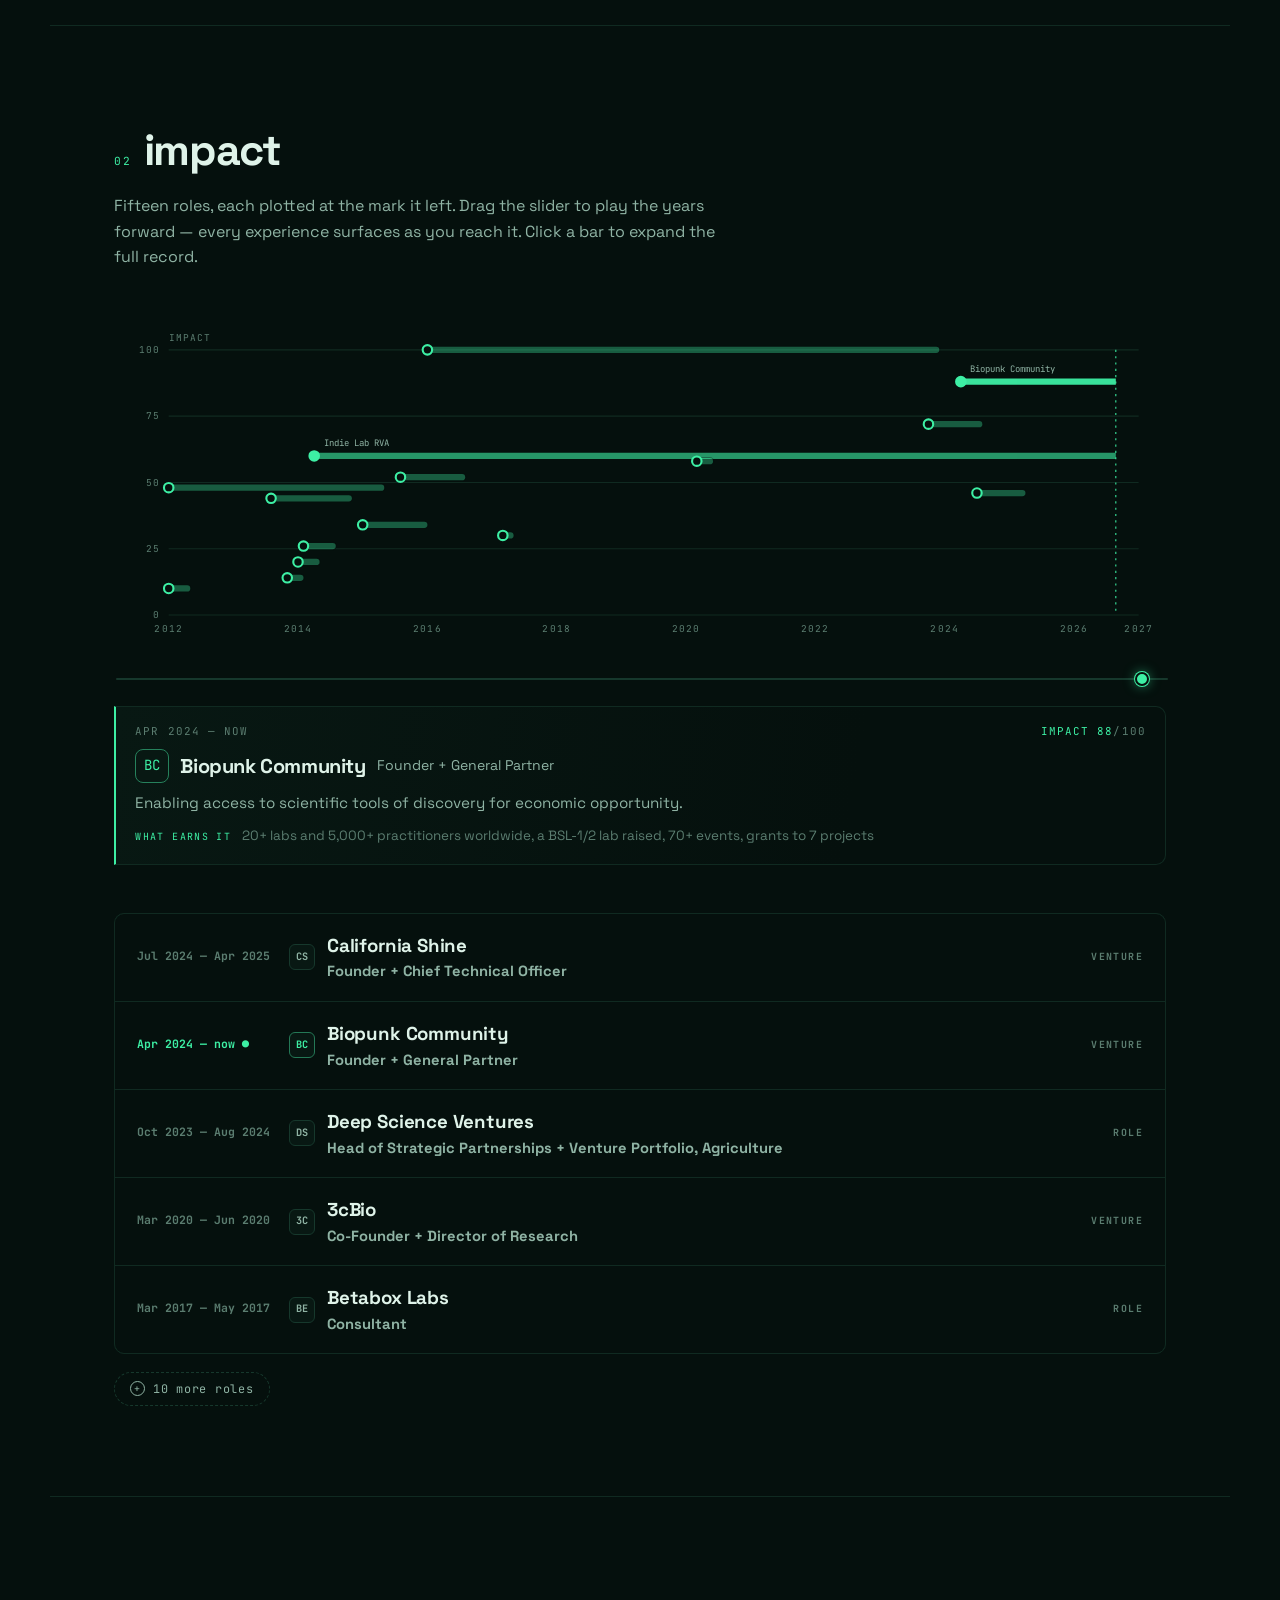
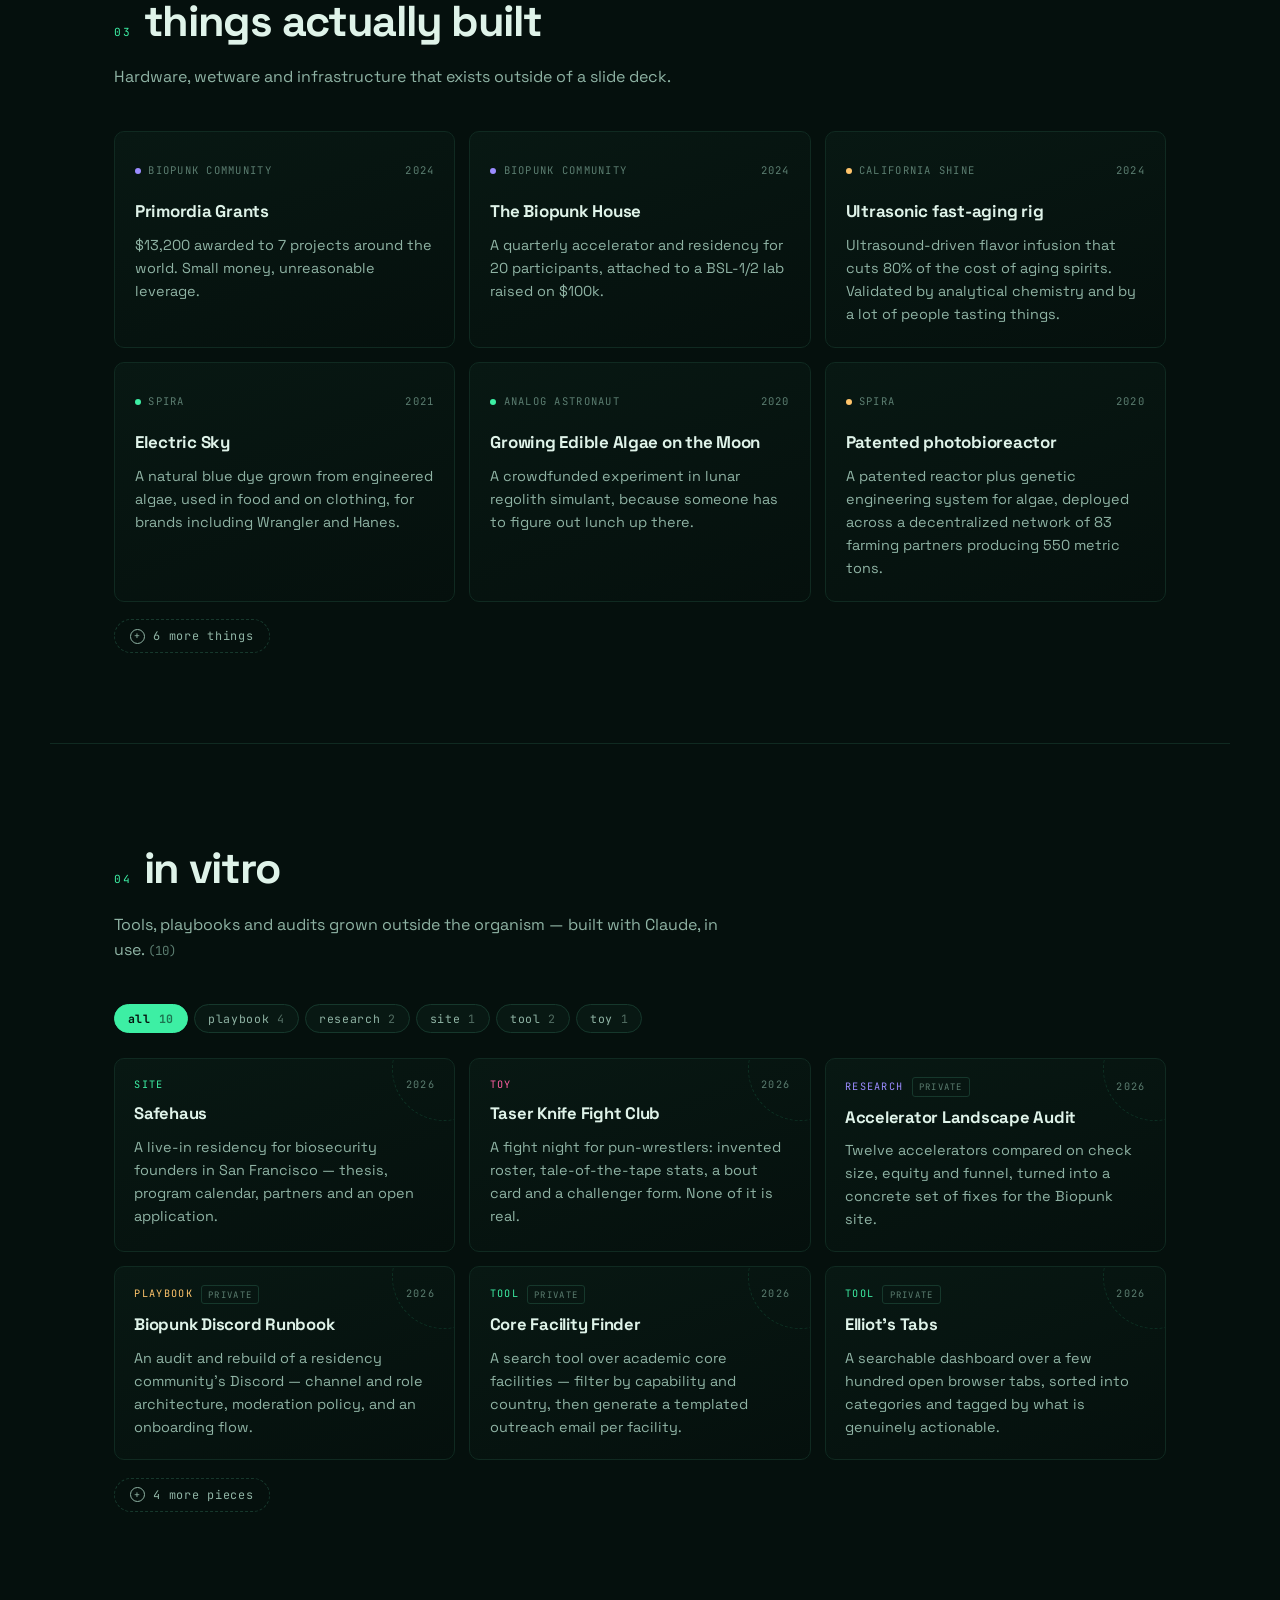
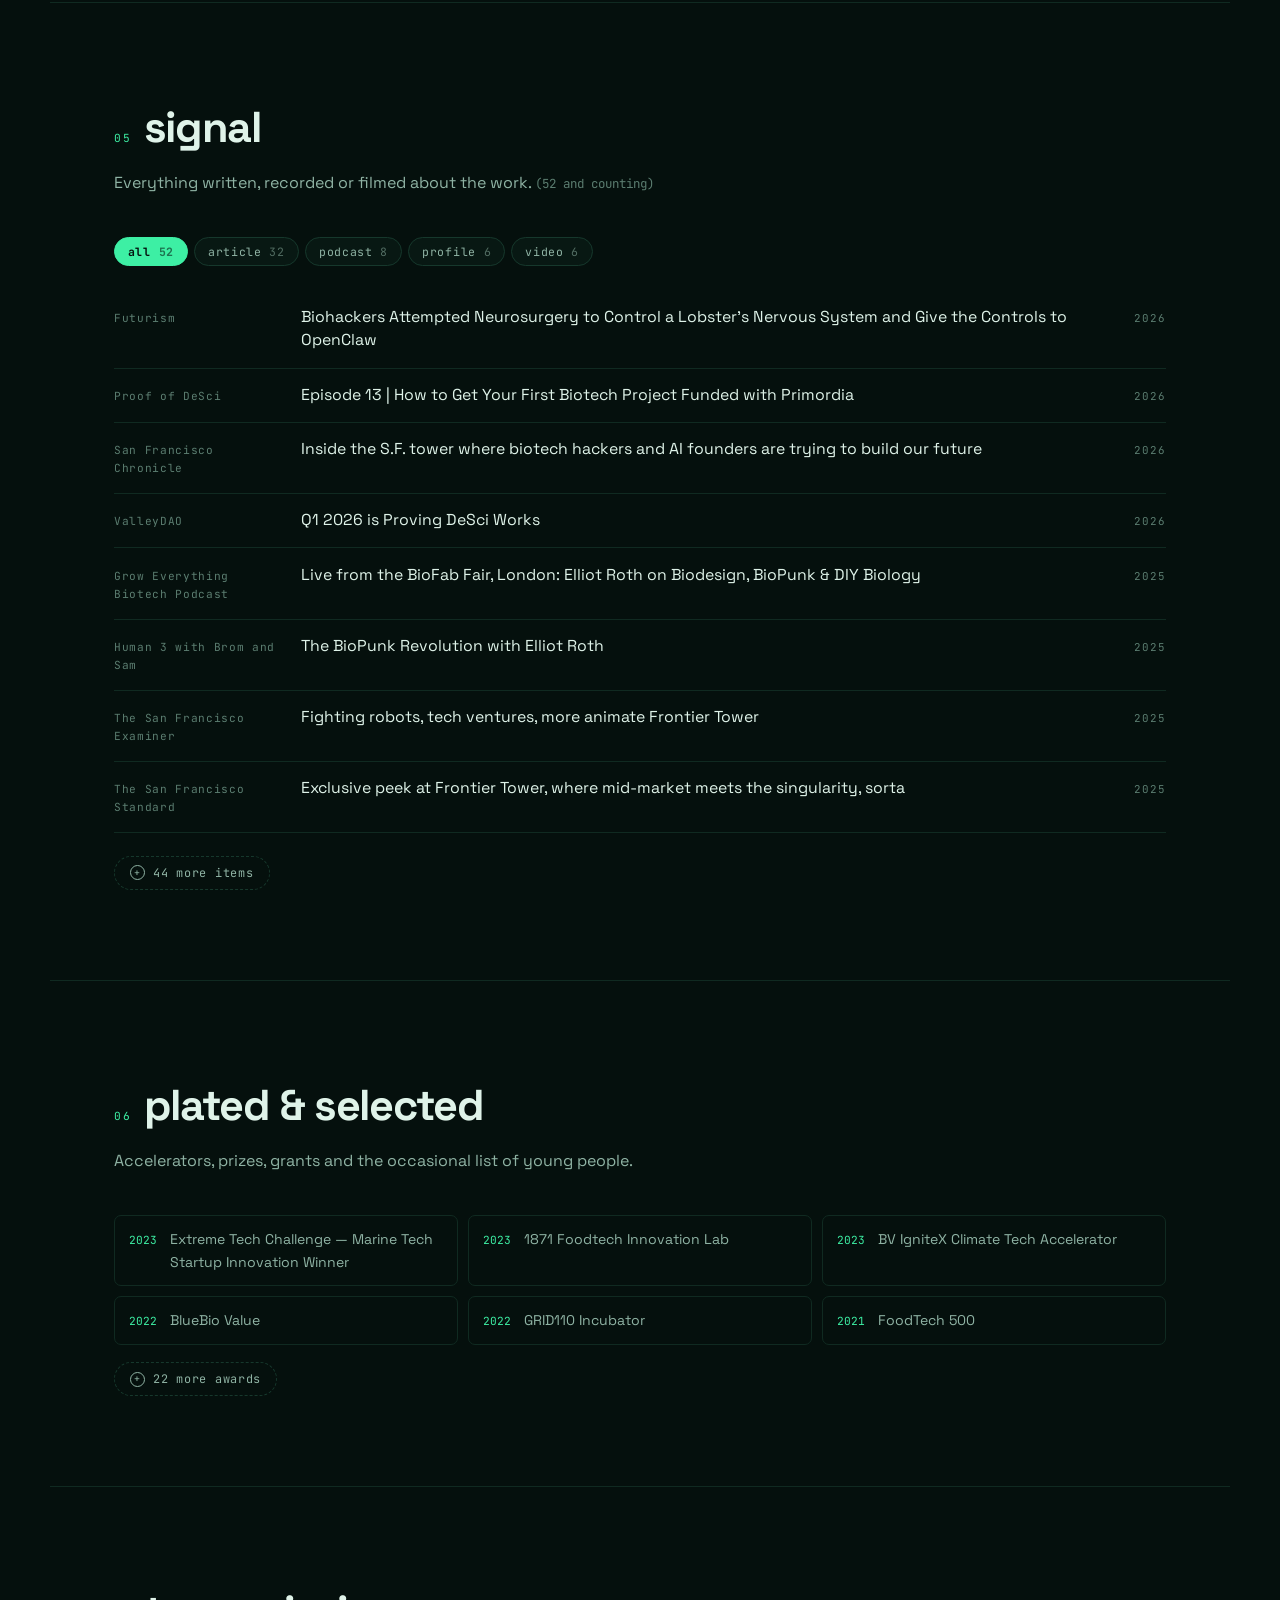
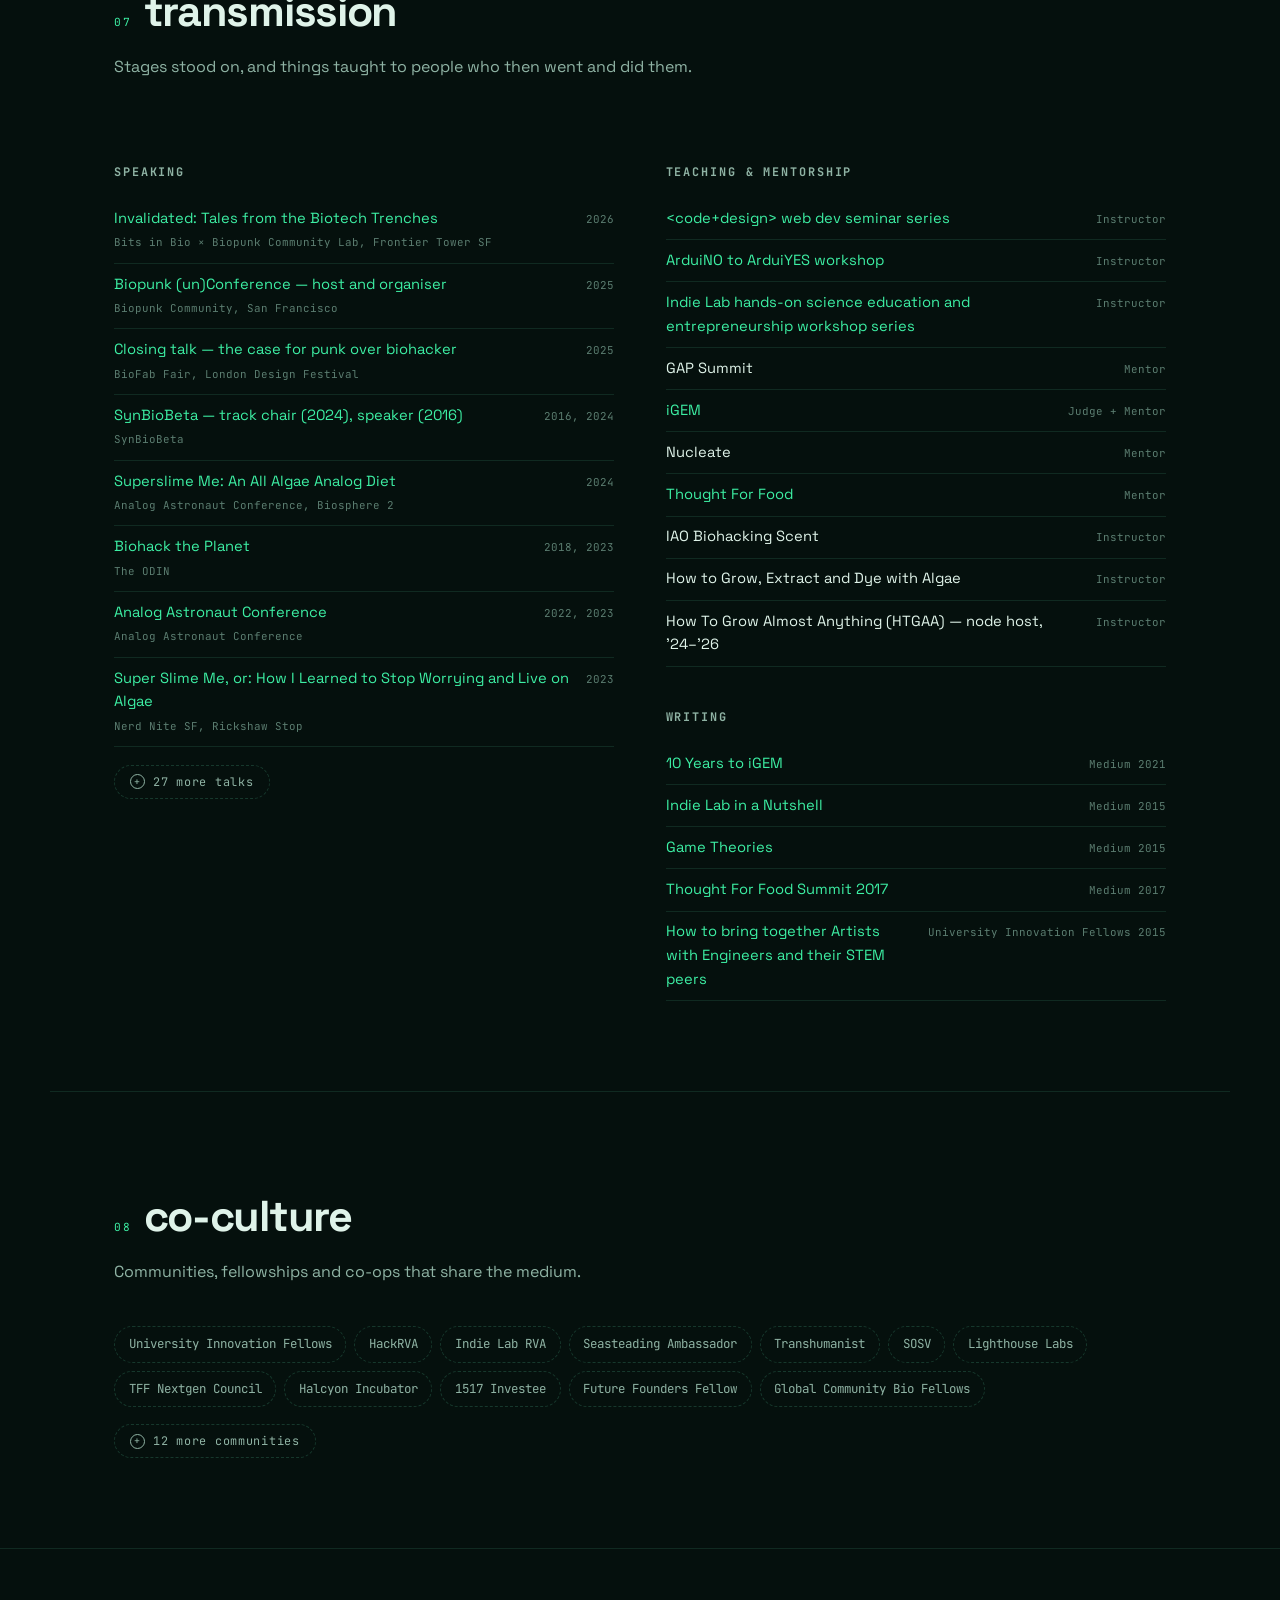
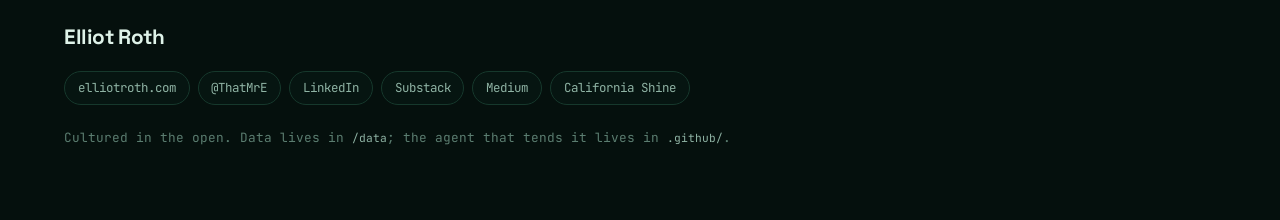
==== commit 8addfc58: "Tie the site to the LinkedIn profile with JSON-LD; add a preview audit Adding a LinkedIn URL to the " ====
--- a/index.html
+++ b/index.html
@@ -21,11 +21,51 @@
 <meta name="twitter:image" content="https://elliotroth.me/assets/og.png">
 <meta name="twitter:image:alt" content="Elliot Roth — biopunk, founder, algae wrangler.">
 <meta name="twitter:creator" content="@ThatMrE">
+<meta property="profile:first_name" content="Elliot">
+<meta property="profile:last_name" content="Roth">
+<meta property="profile:username" content="ThatMrE">
 <meta name="theme-color" content="#05100d">
 <link rel="icon" href="data:image/svg+xml,%3Csvg xmlns='http://www.w3.org/2000/svg' viewBox='0 0 100 100'%3E%3Ccircle cx='50' cy='50' r='46' fill='%2305100d' stroke='%233defa4' stroke-width='6'/%3E%3Ccircle cx='36' cy='40' r='9' fill='%233defa4'/%3E%3Ccircle cx='62' cy='55' r='13' fill='%233defa4' opacity='.75'/%3E%3Ccircle cx='44' cy='68' r='6' fill='%23ff5fa2'/%3E%3C/svg%3E">
 <link rel="preconnect" href="https://fonts.googleapis.com">
 <link rel="preconnect" href="https://fonts.gstatic.com" crossorigin>
 <link href="https://fonts.googleapis.com/css2?family=Space+Grotesk:wght@400;500;700&family=JetBrains+Mono:wght@400;700&display=swap" rel="stylesheet">
+<script type="application/ld+json">
+{
+  "@context": "https://schema.org",
+  "@type": "Person",
+  "name": "Elliot Roth",
+  "alternateName": "@ThatMrE",
+  "url": "https://elliotroth.me/",
+  "image": "https://elliotroth.me/assets/og.png",
+  "description": "Biopunk. Founder. Algae wrangler. Builder of laboratories that shouldn't exist yet.",
+  "jobTitle": "Founder",
+  "address": {
+    "@type": "PostalAddress",
+    "addressLocality": "San Francisco",
+    "addressRegion": "CA",
+    "addressCountry": "US"
+  },
+  "alumniOf": {
+    "@type": "CollegeOrUniversity",
+    "name": "Virginia Commonwealth University"
+  },
+  "knowsAbout": [
+    "synthetic biology",
+    "algae biomanufacturing",
+    "community laboratories",
+    "biosecurity",
+    "DIY biology",
+    "agricultural technology"
+  ],
+  "sameAs": [
+    "https://www.linkedin.com/in/thatmre/",
+    "https://x.com/ThatMrE",
+    "https://elliotroth.substack.com/",
+    "https://thatmre.medium.com/",
+    "https://elliotroth.com/"
+  ]
+}
+</script>
 <link rel="stylesheet" href="assets/css/main.css">
 </head>
 <body>
